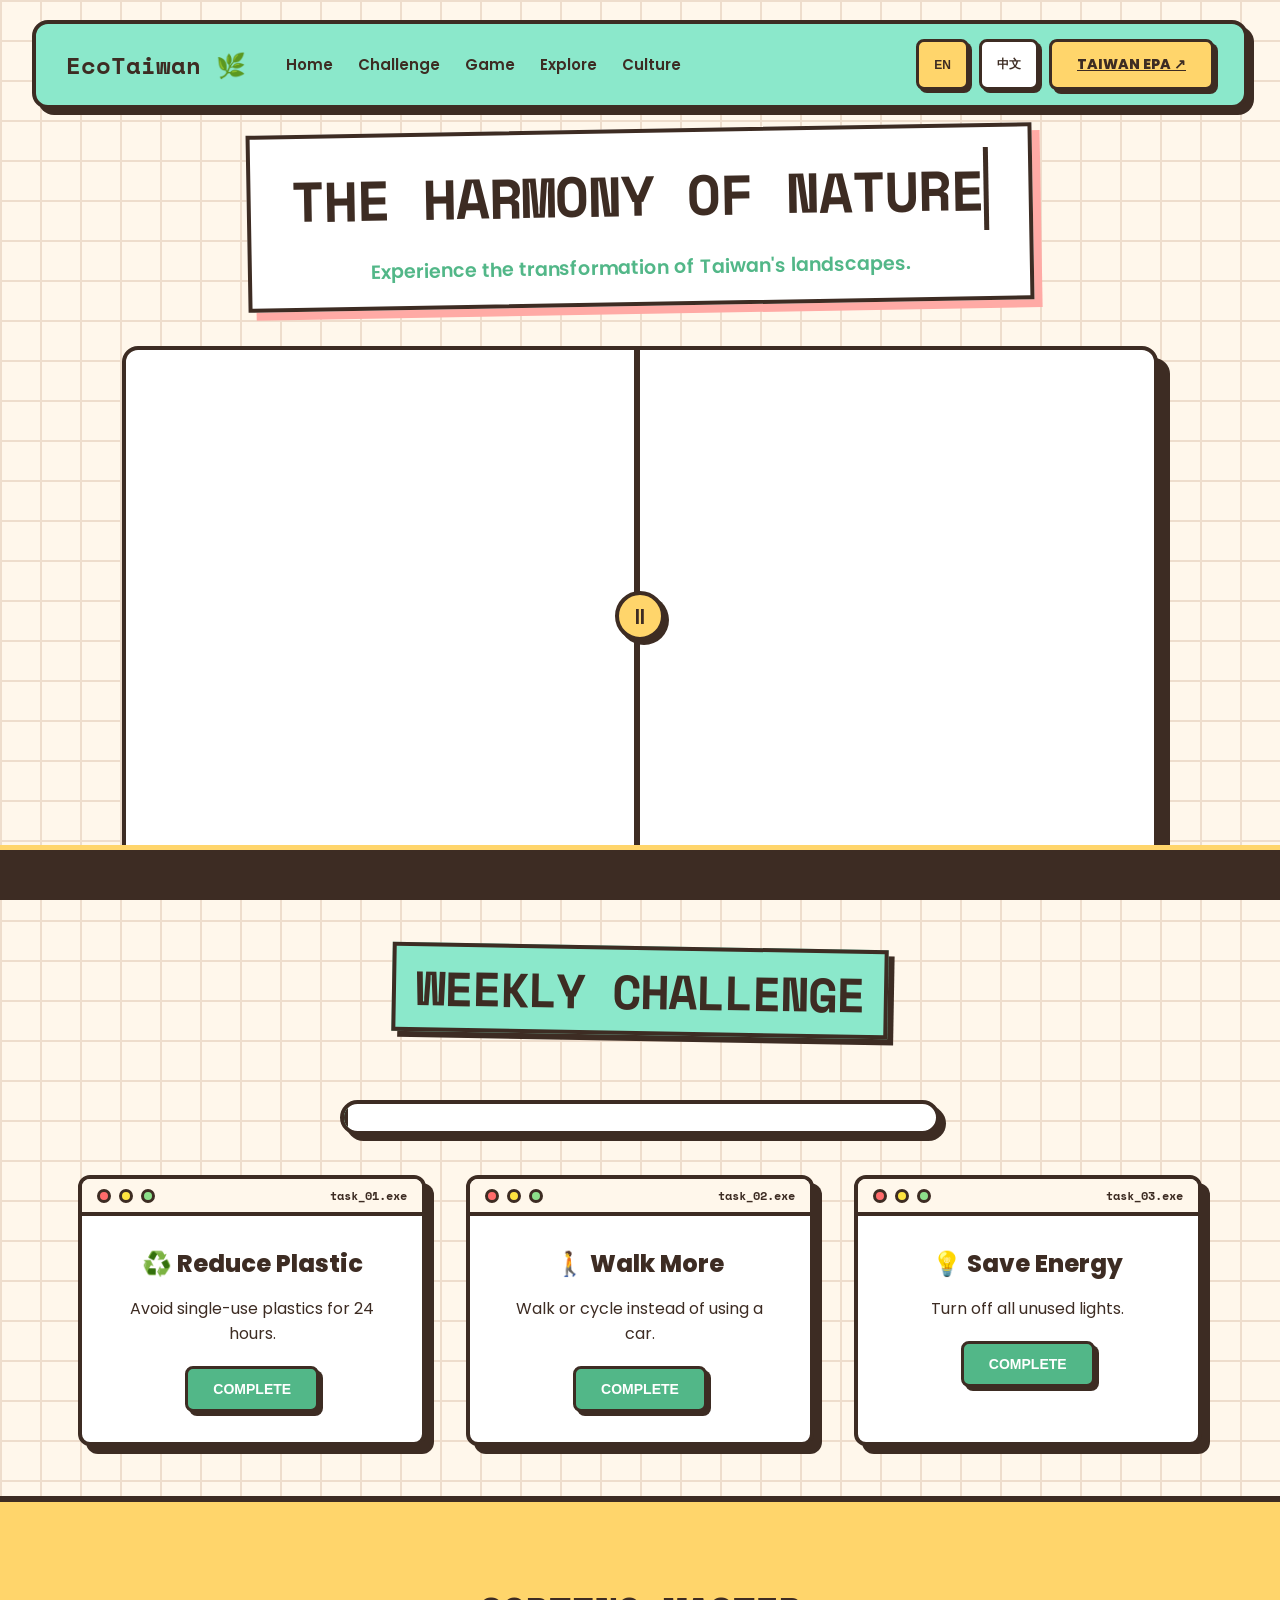
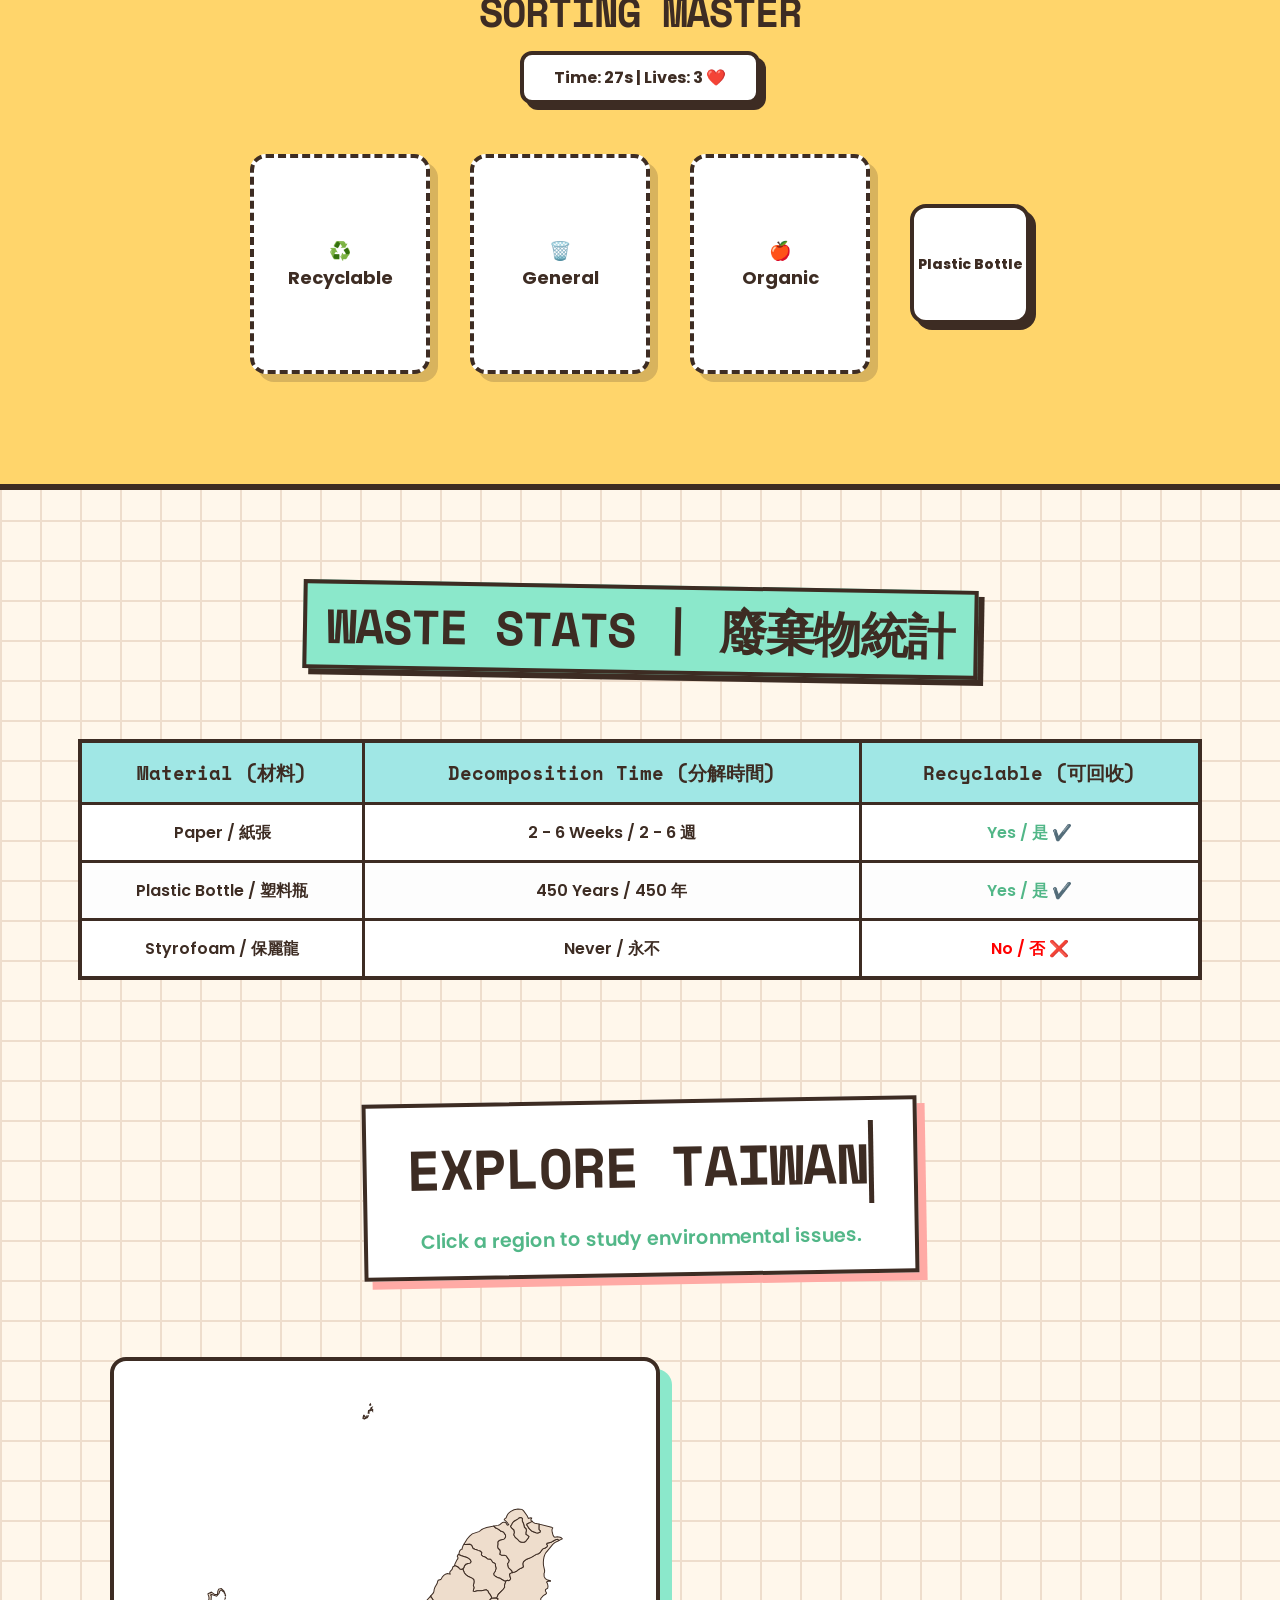
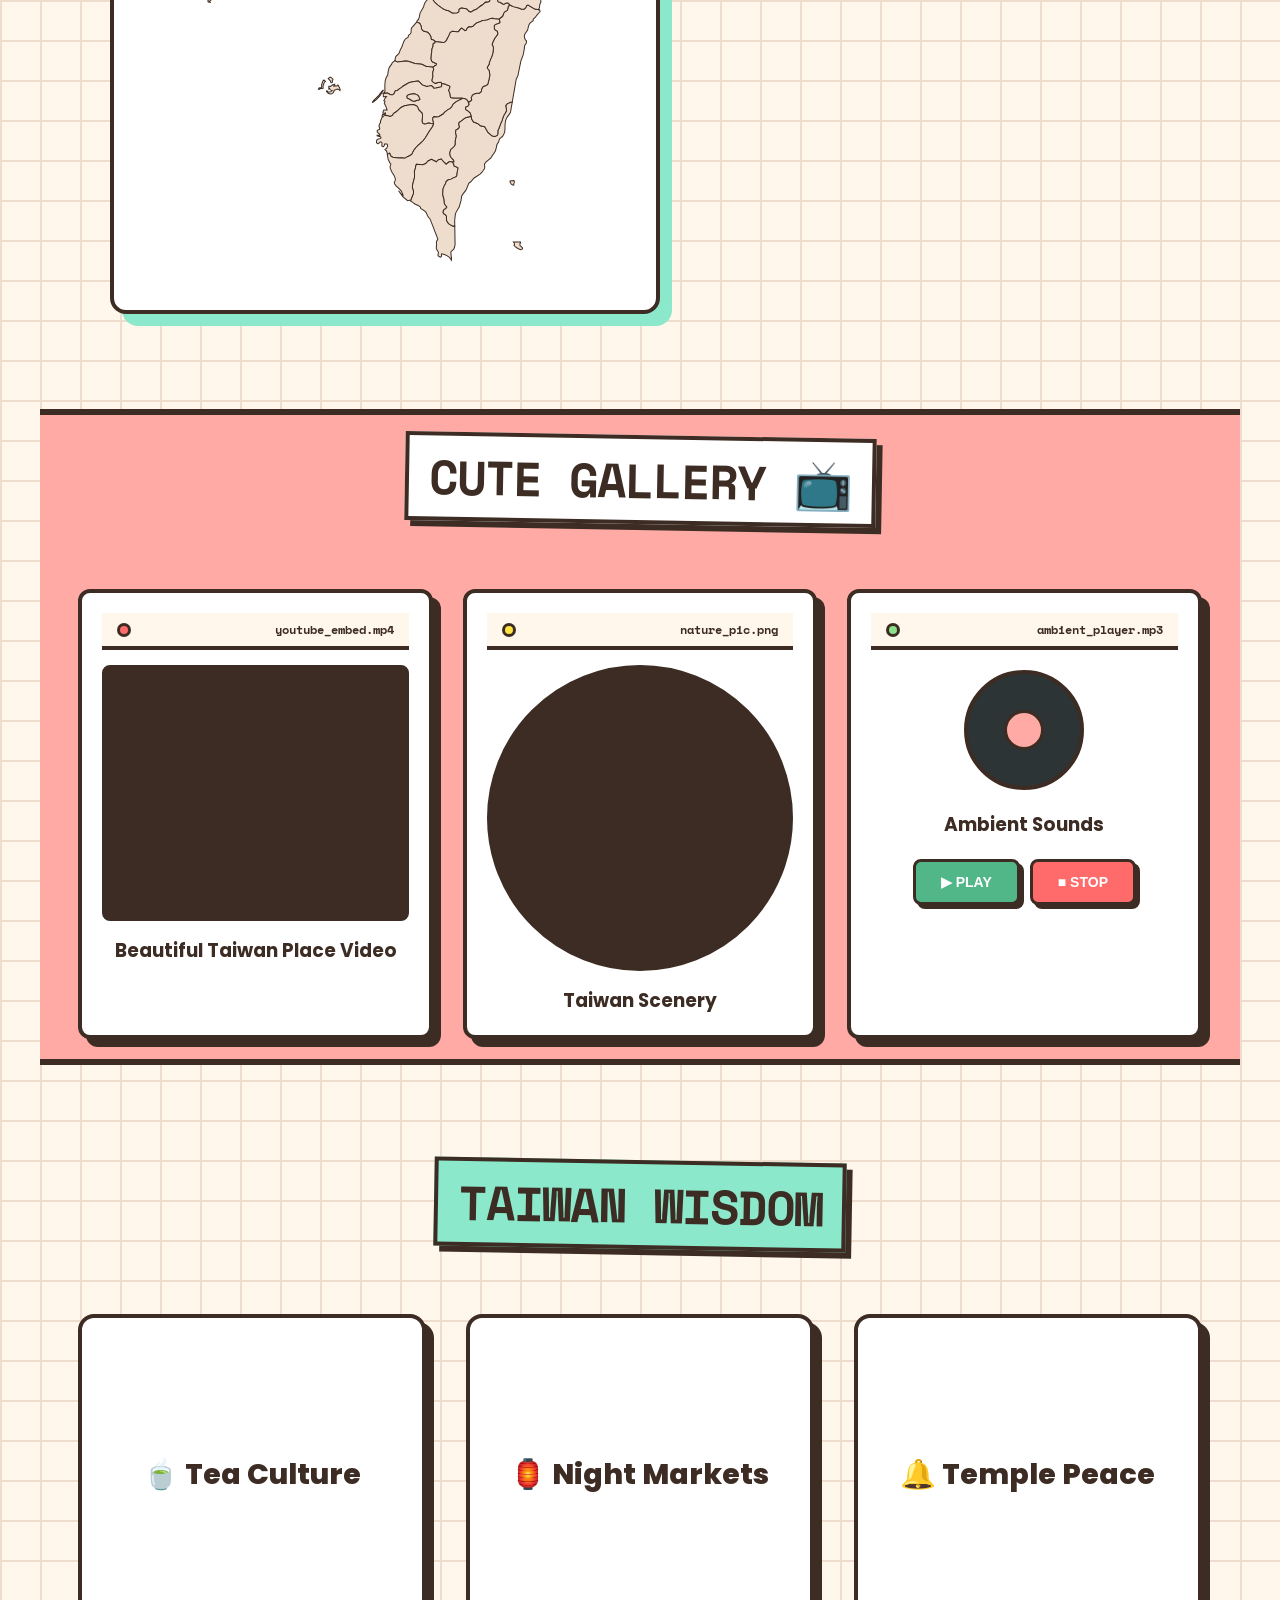
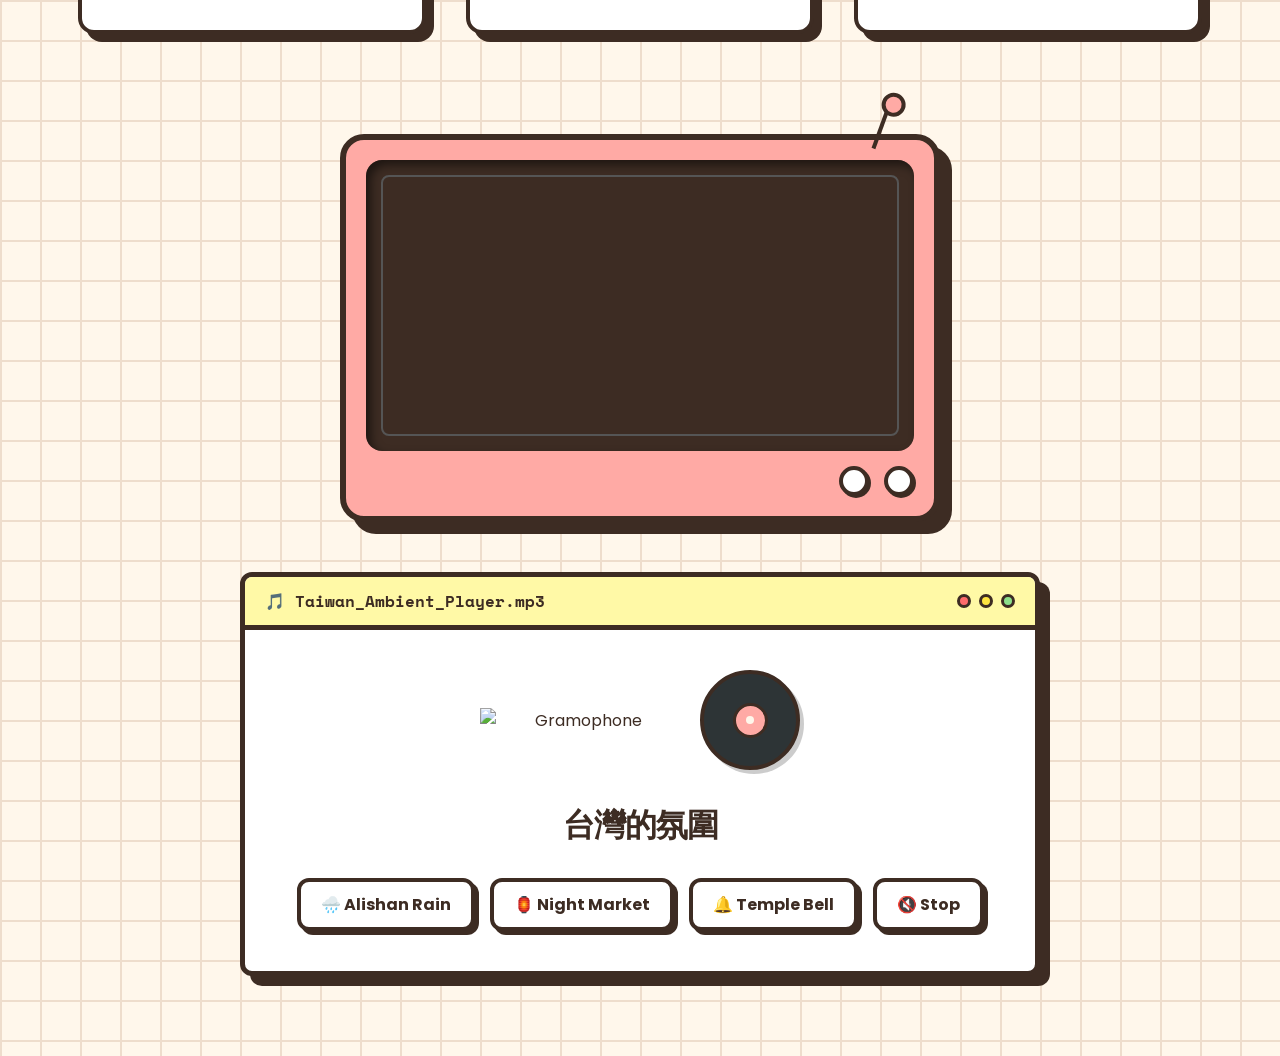
==== index.html @ fa27f5e4 "Rename home.html to index.html" ====
<!DOCTYPE html>
<html lang="en">
<head>
    <meta charset="UTF-8">
    <meta name="viewport" content="width=device-width, initial-scale=1.0">
    <title>EcoTaiwan | Nature</title>
    <link href="https://fonts.googleapis.com/css2?family=Space+Mono:wght@700&family=Poppins:wght@400;600;800&display=swap" rel="stylesheet">
    
    <style>
        :root {
            --dark-line: #3D2C23; 
            --bg-base: #FFF7EB; 
            --grid-line: #EEDDCC;
            --mint-green: #8BE8CB;
            --sage-green: #52B788;
            --retro-yellow: #FFD56B;
            --retro-pink: #FFAAA5;
            --retro-blue: #A0E7E5;
            --text-main: #3D2C23;
            --transition: all 0.2s ease-in-out;
        }

        * { margin: 0; padding: 0; box-sizing: border-box; }
        
        body { 
            font-family: 'Poppins', sans-serif; 
            background-color: var(--bg-base); 
            color: var(--text-main); 
            overflow-x: hidden; 
            scroll-behavior: smooth; 
            background-image: 
                linear-gradient(var(--grid-line) 2px, transparent 2px),
                linear-gradient(90deg, var(--grid-line) 2px, transparent 2px);
            background-size: 40px 40px;
        }
        
        h1, h2, .logo, .window-title { font-family: 'Space Mono', monospace; }
        h1, h2 { text-transform: uppercase; letter-spacing: -1px; }

        .neo-box {
            background: white;
            border: 4px solid var(--dark-line);
            border-radius: 12px;
            box-shadow: 8px 8px 0px var(--dark-line);
            overflow: hidden;
            transition: var(--transition);
        }

        .window-bar {
            background: var(--bg-base);
            border-bottom: 4px solid var(--dark-line);
            padding: 8px 15px;
            display: flex;
            align-items: center;
            gap: 8px;
        }

        .window-dot { width: 14px; height: 14px; border-radius: 50%; border: 3px solid var(--dark-line); }
        .dot-red { background: #FF6B6B; }
        .dot-yellow { background: #FEE440; }
        .dot-green { background: #8CE08A; }
        
        .window-title { margin-left: auto; font-size: 12px; font-weight: 700; }

        /* --- NAVIGATION --- */
        nav {
            position: sticky; top: 20px;
            width: 95%; margin: 0 auto;
            background: var(--mint-green);
            display: flex; justify-content: space-between; align-items: center;
            padding: 15px 30px; z-index: 1000;
            border: 4px solid var(--dark-line);
            border-radius: 16px;
            box-shadow: 6px 6px 0px var(--dark-line);
        }
        .nav-left { display: flex; align-items: center; gap: 40px; }
        .logo { font-size: 1.5rem; font-weight: bold; text-decoration: none; color: var(--text-main); }
        .nav-links { display: flex; list-style: none; gap: 25px; }
        .nav-links a { text-decoration: none; color: var(--text-main); font-weight: 600; transition: var(--transition); font-size: 15px; border-bottom: 3px solid transparent; }
        .nav-links a:hover { border-bottom: 3px solid var(--text-main); }

        .lang-switch { display: flex; gap: 10px; }
        .lang-switch button {
            border: 3px solid var(--dark-line);
            padding: 6px 15px;
            cursor: pointer;
            border-radius: 8px;
            font-size: 12px;
            font-weight: 800;
            background: white;
            color: var(--text-main);
            box-shadow: 3px 3px 0px var(--dark-line);
            transition: var(--transition);
        }
        .lang-switch button:active { transform: translate(3px, 3px); box-shadow: 0px 0px 0px var(--dark-line); }
        .lang-switch button.active { background: var(--retro-yellow); }

        /* --- BEFORE/AFTER SLIDER --- */
        #home { padding: 40px 5%; display: flex; flex-direction: column; align-items: center; }
        .hero-text { text-align: center; margin-bottom: 40px; background: white; padding: 20px 40px; border: 4px solid var(--dark-line); box-shadow: 8px 8px 0px var(--retro-pink); transform: rotate(-1deg); }
        
        .slider-container {
            position: relative; width: 90%; height: 60vh;
            border: 4px solid var(--dark-line);
            box-shadow: 12px 12px 0px var(--dark-line);
            border-radius: 16px; overflow: hidden; cursor: ew-resize;
            background: white;
        }
        .slider-img { position: absolute; top: 0; left: 0; width: 100%; height: 100%; background-size: cover; background-position: center; }
        .img-before { background-image: url('https://images.unsplash.com/photo-1611284446770-77073296935d?auto=format&fit=crop&w=1350&q=80'); filter: grayscale(0.6) sepia(0.2); }
        .img-after { background-image: url('https://images.unsplash.com/photo-1464822759023-fed622ff2c3b?auto=format&fit=crop&w=1350&q=80'); width: 50%; border-right: 6px solid var(--dark-line); z-index: 2; }
        .slider-handle {
            position: absolute; top: 50%; left: 50%; transform: translate(-50%, -50%);
            width: 50px; height: 50px; background: var(--retro-yellow);
            border: 4px solid var(--dark-line); border-radius: 50%;
            z-index: 3; display: flex; align-items: center; justify-content: center;
            font-weight: bold; pointer-events: none; box-shadow: 4px 4px 0px var(--dark-line);
        }
        .typing-wrapper { display: inline-block; }
        .typing-text {
            font-size: 3.5rem;
            overflow: hidden;
            white-space: nowrap;
            border-right: 5px solid var(--dark-line);
            margin: 0 auto;
            animation: typing 3s steps(30, end), blink-caret .75s step-end infinite;
        }
        .animated-subtitle {
            margin-top: 10px; font-size: 1.2rem; font-weight: 600; color: var(--sage-green);
            animation: float 3s ease-in-out infinite;
        }

        @keyframes typing { from { width: 0 } to { width: 100% } }
        @keyframes blink-caret { from, to { border-color: transparent } 50% { border-color: var(--dark-line); } }
        @keyframes float { 0%, 100% { transform: translateY(0); } 50% { transform: translateY(-10px); } }

        /* --- TABEL DWIBAHASA --- */
        .table-container { width: 100%; overflow-x: auto; margin-bottom: 40px; }
        .neo-table {
            width: 100%; border-collapse: collapse; background: white;
            border: 4px solid var(--dark-line); box-shadow: 8px 8px 0px var(--dark-line);
        }
        .neo-table th, .neo-table td { border: 3px solid var(--dark-line); padding: 15px; text-align: center; font-weight: 600; }
        .neo-table th { background: var(--retro-blue); font-family: 'Space Mono', monospace; font-size: 1.2rem; }
        .neo-table tr:nth-child(even) { background: #fdfdfd; }
        .neo-table tr:hover { background: var(--bg-base); }

        /* --- MULTIMEDIA GALLERY (GAMBAR, AUDIO, YOUTUBE) --- */
        .gallery-grid {
            display: grid; grid-template-columns: repeat(auto-fit, minmax(300px, 1fr)); gap: 30px;
        }
        
        .gallery-item {
            background: white; border: 4px solid var(--dark-line); border-radius: 12px;
            box-shadow: 8px 8px 0px var(--dark-line); padding: 20px; text-align: center;
        }

        .gallery-vinyl-record {
            width: 120px; height: 120px; background: #2D3436; border-radius: 50%;
            border: 4px solid var(--dark-line); margin: 20px auto; display: flex;
            align-items: center; justify-content: center; position: relative;
            animation: spin 3s linear infinite; animation-play-state: paused;
        }
        .gallery-vinyl-center { width: 40px; height: 40px; background: var(--retro-pink); border-radius: 50%; border: 3px solid var(--dark-line); }
        
        .media-box { width: 100%; border: 3px solid var(--dark-line); border-radius: 8px; overflow: hidden; margin-bottom: 15px; background: var(--dark-line); }
        .media-box img { width: 100%; height: auto; display: block; }
        .media-box iframe { width: 100%; aspect-ratio: 16/9; display: block; border: none; }

        .marquee-footer {
            position: fixed; bottom: 0; left: 0; width: 100%;
            background: var(--text-main); color: var(--retro-yellow);
            padding: 12px 0; border-top: 5px solid var(--retro-yellow);
            overflow: hidden; white-space: nowrap; z-index: 1000;
            font-family: 'Space Mono', monospace; font-weight: bold; font-size: 1.1rem;
        }
        .marquee-content {
            display: inline-block; padding-left: 100%;
            animation: marquee 25s linear infinite;
        }
        @keyframes marquee { 0% { transform: translate(0, 0); } 100% { transform: translate(-100%, 0); } }

/* --- MULTIMEDIA SECTION (AUDIO & VIDEO) --- */
        .multimedia-section {
            padding: 80px 5%;
            display: flex;
            flex-direction: column;
            align-items: center;
            gap: 50px;
        }

        /* --- AMBIENT PLAYER UI --- */
        .ambient-player {
            width: 100%;
            max-width: 800px;
            background: white;
            border: 5px solid var(--dark-line);
            border-radius: 12px;
            box-shadow: 10px 10px 0px var(--dark-line);
            overflow: hidden;
        }

        .player-topbar {
            background: #FFF9A6; 
            padding: 12px 20px;
            border-bottom: 5px solid var(--dark-line);
            display: flex;
            justify-content: space-between;
            align-items: center;
            font-family: 'Space Mono', monospace;
            font-weight: bold;
            font-size: 16px;
        }

        .player-dots { display: flex; gap: 8px; }
        .p-dot { width: 14px; height: 14px; border-radius: 50%; border: 3px solid var(--dark-line); background: white; }
        .p-dot:nth-child(1) { background: #FF6B6B; }
        .p-dot:nth-child(2) { background: #FEE440; }
        .p-dot:nth-child(3) { background: #8CE08A; }

        .player-body {
            padding: 40px 20px;
            text-align: center;
            position: relative;
        }

        .player-title {
            font-size: 2rem;
            margin-bottom: 30px;
            font-weight: 800;
        }

        /* --- CSS ANIMATION: SPINNING VINYL & FLOATING NOTES --- */
        .visualizer-container {
            display: flex;
            justify-content: center;
            align-items: center;
            gap: 20px;
            margin-bottom: 30px;
            position: relative;
        }

        .gramophone-img {
            width: 200px;
            z-index: 2;
        }

        .vinyl-record {
            width: 100px;
            height: 100px;
            background: #2D3436;
            border-radius: 50%;
            border: 4px solid var(--dark-line);
            display: flex;
            align-items: center;
            justify-content: center;
            position: relative;
            box-shadow: 4px 4px 0px rgba(0,0,0,0.2);
            animation: spinRecord 4s linear infinite;
            animation-play-state: paused; 
        }
        
        .vinyl-record.playing { animation-play-state: running; }

        .vinyl-center {
            width: 35px;
            height: 35px;
            background: var(--retro-pink);
            border-radius: 50%;
            border: 3px solid var(--dark-line);
            display: flex;
            align-items: center;
            justify-content: center;
        }
        .vinyl-hole { width: 8px; height: 8px; background: var(--bg-base); border-radius: 50%; }

        /* Not Balok Melayang */
        .music-notes { position: absolute; top: -20px; left: 50%; transform: translateX(-50%); font-size: 24px; font-weight: bold; pointer-events: none; opacity: 0; }
        .playing ~ .music-notes.n1 { animation: floatNote 2s ease-in infinite; }
        .playing ~ .music-notes.n2 { animation: floatNote 2.5s ease-in infinite 0.5s; left: 60%; }
        .playing ~ .music-notes.n3 { animation: floatNote 2.2s ease-in infinite 1s; left: 40%; }

        @keyframes spinRecord { 100% { transform: rotate(360deg); } }
        @keyframes floatNote {
            0% { transform: translateY(0) scale(0.8); opacity: 1; }
            100% { transform: translateY(-60px) scale(1.5) rotate(20deg); opacity: 0; }
        }

        /* --- PLAYER BUTTONS --- */
        .player-controls {
            display: flex;
            justify-content: center;
            gap: 15px;
            flex-wrap: wrap;
        }

        .btn-player {
            background: white;
            border: 4px solid var(--dark-line);
            border-radius: 12px;
            padding: 10px 20px;
            font-size: 16px;
            font-weight: bold;
            font-family: 'Poppins', sans-serif;
            color: var(--text-main);
            cursor: pointer;
            box-shadow: 4px 4px 0px var(--dark-line); /* Hard shadow persis seperti screenshot */
            transition: var(--transition);
            display: flex;
            align-items: center;
            gap: 8px;
        }

        .btn-player:hover { transform: translate(-2px, -2px); box-shadow: 6px 6px 0px var(--dark-line); }
        .btn-player:active { transform: translate(4px, 4px); box-shadow: 0px 0px 0px var(--dark-line); }
        .btn-player.active { background: var(--mint-green); }

        /* --- RETRO TV VIDEO PLAYER (CSS) --- */
        .retro-tv {
            width: 100%;
            max-width: 600px;
            background: var(--retro-pink);
            border: 6px solid var(--dark-line);
            border-radius: 24px;
            padding: 20px;
            box-shadow: 12px 12px 0px var(--dark-line);
            position: relative;
        }

        .tv-antenna {
            position: absolute;
            top: -40px; right: 50px;
            width: 4px; height: 50px;
            background: var(--dark-line);
            transform: rotate(20deg);
        }
        .tv-antenna::after {
            content: ''; position: absolute; top: -10px; left: -6px;
            width: 16px; height: 16px; border-radius: 50%;
            background: var(--retro-pink); border: 4px solid var(--dark-line);
        }

        .tv-screen-container {
            width: 100%;
            background: var(--dark-line);
            border-radius: 16px;
            padding: 15px;
            box-shadow: inset 5px 5px 10px rgba(0,0,0,0.5);
        }

        .tv-screen-container video {
            width: 100%;
            border-radius: 8px;
            display: block;
            border: 2px solid #555;
        }

        .tv-knobs { display: flex; justify-content: flex-end; gap: 15px; margin-top: 15px; }
        .knob { width: 30px; height: 30px; background: white; border: 4px solid var(--dark-line); border-radius: 50%; box-shadow: 2px 2px 0px var(--dark-line); }
        /* --- SECTION TITLES --- */
        .section-container { padding: 20px 3%; max-width: 1200px; margin: 0 auto; }
        .section-title { margin-bottom: 50px; text-align: center; }
        .section-title h2 { font-size: 3rem; display: inline-block; background: var(--mint-green); padding: 5px 20px; border: 4px solid var(--dark-line); box-shadow: 6px 6px 0px var(--dark-line); transform: rotate(1deg); margin-bottom: 15px;}

        /* --- WEEKLY CHALLENGE --- */
        .challenge-grid { display: grid; grid-template-columns: repeat(auto-fit, minmax(300px, 1fr)); gap: 40px; margin-top: 40px; }
        .challenge-card { cursor: pointer; background: white; }
        .challenge-card:hover { transform: translate(-4px, -4px); box-shadow: 12px 12px 0px var(--dark-line); }
        .challenge-card.completed { background: var(--retro-blue); }
        .challenge-card .card-content { padding: 30px; text-align: center; }
        .challenge-card h3 { font-size: 1.5rem; margin-bottom: 15px; font-weight: 800; }
        
        .progress-container {
            width: 100%; max-width: 600px; height: 35px; background: white;
            border: 4px solid var(--dark-line); border-radius: 20px;
            margin: 0 auto; overflow: hidden; box-shadow: 6px 6px 0px var(--dark-line);
        }
        #progress-bar { width: 0%; height: 100%; background: var(--sage-green); border-right: 4px solid var(--dark-line); transition: width 0.5s cubic-bezier(0.4, 0, 0.2, 1); }

        /* --- WASTE GAME --- */
        .game-container { padding: 80px 5%; background: var(--retro-yellow); border-top: 6px solid var(--dark-line); border-bottom: 6px solid var(--dark-line); text-align: center; }
        .game-header { background: white; display: inline-block; padding: 10px 30px; border: 4px solid var(--dark-line); border-radius: 12px; box-shadow: 6px 6px 0px var(--dark-line); margin-bottom: 30px; font-weight: bold; }
        .game-area { display: flex; justify-content: center; align-items: center; flex-wrap: wrap; gap: 40px; margin-top: 20px; }
        
        .trash-item {
            width: 120px; height: 120px; background: white;
            border: 4px solid var(--dark-line); border-radius: 16px;
            display: flex; align-items: center; justify-content: center; text-align: center;
            cursor: grab; font-weight: 800; font-size: 14px;
            box-shadow: 6px 6px 0px var(--dark-line);
        }
        .trash-item:active { cursor: grabbing; box-shadow: 2px 2px 0px var(--dark-line); transform: translate(4px,4px); }
        
        .bin {
            width: 180px; height: 220px; background: white; border: 4px dashed var(--dark-line);
            border-radius: 16px; display: flex; flex-direction: column; font-weight: bold; font-size: 18px;
            align-items: center; justify-content: center; transition: var(--transition);
            box-shadow: 8px 8px 0px rgba(61, 44, 35, 0.2);
        }
        .bin.hover { background: var(--mint-green); border-style: solid; box-shadow: 8px 8px 0px var(--dark-line); transform: scale(1.05); }

        /* --- INTERACTIVE MAP --- */
        .map-wrapper { display: flex; justify-content: center; align-items: flex-start; gap: 60px; width: 100%; flex-wrap: wrap; }
        .map-svg-container { width: 550px; background: white; padding: 20px; border: 4px solid var(--dark-line); border-radius: 16px; box-shadow: 12px 12px 0px var(--mint-green); }
        .taiwan-path { fill: #EEDDCC !important; stroke: var(--dark-line) !important; stroke-width: 2px !important; transition: var(--transition); cursor: pointer; }
        .taiwan-path:hover { fill: var(--retro-pink) !important; transform: translateY(-2px); }
        .taiwan-path.active { fill: var(--sage-green) !important; stroke-width: 4px !important; }
        
        .map-details-card { width: 450px; opacity: 0; transform: translateX(20px); pointer-events: none; }
        .map-details-card.visible { opacity: 1; transform: translateX(0); pointer-events: all; }
        .map-details-card .card-content { padding: 30px; }
        .info-box { margin-bottom: 25px; border-bottom: 3px dashed var(--dark-line); padding-bottom: 15px; }
        .info-box label { display: inline-block; font-family: 'Space Mono', monospace; font-size: 14px; background: var(--retro-yellow); padding: 2px 8px; border: 2px solid var(--dark-line); margin-bottom: 10px; }
        .info-box p { font-weight: 600; font-size: 16px; }

        /* --- CULTURE CARDS --- */
        .culture-grid { display: grid; grid-template-columns: repeat(auto-fit, minmax(280px, 1fr)); gap: 40px; }
        .flip-card { background-color: transparent; width: 100%; height: 320px; perspective: 1000px; cursor: pointer; }
        .flip-card-inner { position: relative; width: 100%; height: 100%; text-align: center; transition: transform 0.6s cubic-bezier(0.4, 0, 0.2, 1); transform-style: preserve-3d; }
        .flip-card.flipped .flip-card-inner { transform: rotateY(180deg); }
        .flip-card-front, .flip-card-back {
            position: absolute; width: 100%; height: 100%; backface-visibility: hidden;
            border: 4px solid var(--dark-line); border-radius: 16px; padding: 20px; 
            display: flex; flex-direction: column; align-items: center; justify-content: center;
        }
        .flip-card-front { background: white; box-shadow: 8px 8px 0px var(--dark-line); }
        .flip-card-front h3 { font-size: 1.8rem; font-weight: 800; }
        .flip-card-back { background: var(--retro-pink); transform: rotateY(180deg); box-shadow: -8px 8px 0px var(--dark-line); }
        .flip-card-back p { font-size: 1.2rem; font-weight: 600; }

        /* --- AMBIENT --- */
        .ambient-section { padding: 80px 5%; text-align: center; background: white; border-top: 6px solid var(--dark-line); }
        .ambient-controls { display: flex; justify-content: center; gap: 20px; flex-wrap: wrap; margin-top: 40px; }
        
        /* --- BUTTONS & FOOTER --- */
        .btn-modern {
            padding: 12px 25px; background: var(--sage-green); color: white; cursor: pointer;
            border: 3px solid var(--dark-line); border-radius: 8px; font-weight: 800; font-size: 14px;
            box-shadow: 4px 4px 0px var(--dark-line); transition: var(--transition); text-transform: uppercase;
        }
        .btn-modern:hover { background: var(--mint-green); color: var(--text-main); }
        .btn-modern:active { transform: translate(4px, 4px); box-shadow: 0px 0px 0px var(--dark-line); }
        
    </style>
</head>
<body>

    <nav>
        <div class="nav-left">
            <a href="#" class="logo">EcoTaiwan 🌿</a>
            <ul class="nav-links">
                <li><a href="#home" data-en="Home" data-zh="首頁">Home</a></li>
                <li><a href="#challenge" data-en="Challenge" data-zh="挑戰">Challenge</a></li>
                <li><a href="#game" data-en="Game" data-zh="遊戲">Game</a></li>
                <li><a href="#map" data-en="Explore" data-zh="探索">Explore</a></li>
                <li><a href="#culture" data-en="Culture" data-zh="文化">Culture</a></li>
            </ul>
        </div>
        <div class="lang-switch">
            <button id="btn-en" class="active" onclick="setLang('en')">EN</button>
            <button id="btn-zh" onclick="setLang('zh')">中文</button>
            <a href="https://www.moenv.gov.tw/en/" target="_blank" class="btn-modern" style="background:var(--retro-yellow); color:var(--text-main);">Taiwan EPA ↗</a>
        </div>
    </nav>

    <section id="home">
        <div class="hero-text">
            <div class="typing-wrapper">
                <h1 class="typing-text" data-en="The Harmony of Nature" data-zh="自然的和諧">The Harmony of Nature</h1>
            </div>
            <p class="animated-subtitle" data-en="Experience the transformation of Taiwan's landscapes." data-zh="體驗台灣景觀的改變。">Experience the transformation of Taiwan's landscapes.</p>
        </div>
        <div class="slider-container" id="slider">
            <div class="slider-img img-before"></div>
            <div class="slider-img img-after" id="slider-after"></div>
            <div class="slider-handle">||</div>
        </div>
    </section>

    <section id="challenge" class="section-container">
        <div class="section-title">
            <h2 data-en="Weekly Challenge" data-zh="每周環保挑戰">Weekly Challenge</h2>
        </div>
        <div class="progress-container"><div id="progress-bar"></div></div>
        
        <div class="challenge-grid">
            <div class="neo-box challenge-card" onclick="completeChallenge(this, 0)">
                <div class="window-bar">
                    <div class="window-dot dot-red"></div><div class="window-dot dot-yellow"></div><div class="window-dot dot-green"></div>
                    <span class="window-title">task_01.exe</span>
                </div>
                <div class="card-content">
                    <h3>♻️ Reduce Plastic</h3>
                    <p style="margin-bottom: 20px;">Avoid single-use plastics for 24 hours.</p>
                    <button class="btn-modern">Complete</button>
                </div>
            </div>
            
            <div class="neo-box challenge-card" onclick="completeChallenge(this, 1)">
                <div class="window-bar">
                    <div class="window-dot dot-red"></div><div class="window-dot dot-yellow"></div><div class="window-dot dot-green"></div>
                    <span class="window-title">task_02.exe</span>
                </div>
                <div class="card-content">
                    <h3>🚶 Walk More</h3>
                    <p style="margin-bottom: 20px;">Walk or cycle instead of using a car.</p>
                    <button class="btn-modern">Complete</button>
                </div>
            </div>
            
            <div class="neo-box challenge-card" onclick="completeChallenge(this, 2)">
                <div class="window-bar">
                    <div class="window-dot dot-red"></div><div class="window-dot dot-yellow"></div><div class="window-dot dot-green"></div>
                    <span class="window-title">task_03.exe</span>
                </div>
                <div class="card-content">
                    <h3>💡 Save Energy</h3>
                    <p style="margin-bottom: 20px;">Turn off all unused lights.</p>
                    <button class="btn-modern">Complete</button>
                </div>
            </div>
        </div>
        <div id="badge-container" style="margin-top: 30px; font-weight: bold; text-align: center; font-size: 1.2rem;"></div>
    </section>

    <section id="game" class="game-container">
        <h2 style="font-size: 2.5rem; margin-bottom: 10px;" data-en="Sorting Master" data-zh="垃圾分類大師">Sorting Master</h2>
        <div class="game-header">Time: <span id="timer">30</span>s | Lives: <span id="lives">3</span> ❤️</div>
        
        <div class="game-area">
            <div class="bin" id="bin-recycle" data-type="recycle">♻️<br>Recyclable</div>
            <div class="bin" id="bin-general" data-type="general">🗑️<br>General</div>
            <div class="bin" id="bin-organic" data-type="organic">🍎<br>Organic</div>
            
            <div id="current-item" class="trash-item" draggable="true" data-type="recycle">Plastic Bottle</div>
        </div>
        <div id="game-msg" style="margin-top: 30px; font-size: 1.5rem; font-weight: bold;"></div>
    </section><br><br><br>

    <section id="data" class="section-container">
        <div class="section-title">
            <h2>Waste Stats | 廢棄物統計</h2>
        </div>
        <div class="table-container">
            <table class="neo-table">
                <thead>
                    <tr>
                        <th>Material (材料)</th>
                        <th>Decomposition Time (分解時間)</th>
                        <th>Recyclable (可回收)</th>
                    </tr>
                </thead>
                <tbody>
                    <tr>
                        <td>Paper / 紙張</td>
                        <td>2 - 6 Weeks / 2 - 6 週</td>
                        <td style="color: var(--sage-green);">Yes / 是 ✔️</td>
                    </tr>
                    <tr>
                        <td>Plastic Bottle / 塑料瓶</td>
                        <td>450 Years / 450 年</td>
                        <td style="color: var(--sage-green);">Yes / 是 ✔️</td>
                    </tr>
                    <tr>
                        <td>Styrofoam / 保麗龍</td>
                        <td>Never / 永不</td>
                        <td style="color: red;">No / 否 ❌</td>
                    </tr>
                </tbody>
            </table>
        </div>
    </section>

    <section id="map" class="section-container">
        <section id="home">
        <div class="hero-text">
            <div class="typing-wrapper">
                <h1 class="typing-text"  data-en="Explore Taiwan" data-zh="探索台灣">Explore Taiwan</h1>
            </div>
            <p class="animated-subtitle" data-en="Experience the transformation of Taiwan's landscapes." data-zh="點選對應區域了解環境問題。">Click a region to study environmental issues.</p>
        </div>
        </section>
        <div class="map-wrapper">
            <div class="map-svg-container">
                    <svg viewBox="0 0 1000 1000" xmlns="http://www.w3.org/2000/svg">
                        <g id="features">
                            <!-- Path data from user SVG -->
                            <path class="taiwan-path" d="M181.2 423.5l0 0.1-1.1-0.4-0.3-0.4 0.2-0.4 0.4-0.8-1.3-0.9-0.2-0.3-0.1-0.1-2.5-1.9-1.8-1.9-2.7 1-1.3 1.6 0.2 0.7-0.1 0.6-0.3 0.2-0.3-0.1-0.4 2.4-5 5.9-11.4-4.1 0.2 1-0.2 1-0.3 0.1 1.1 1.1-0.4 8.2-3.3 2.6 2.5 2.7-1.4-0.6-1.9-0.2-1.7-0.7-0.9-1.5 0.3-0.6 1.6-1.9 0.5-1 0.1-1.4 0-1.8-0.6-3.1-1.2-3-0.2-1.6 1.1-0.6 5.5-2.7 7.2 4.7 5-0.6 0.8-6.3 1.7-3.9 5.3-1.1 5.2 4.7 2 5.3z m0.2 10.5l0.3-2.1 0.3 0-0.2 1.7-0.4 0.4z m0.9-5l-1-3 0.1-0.7 0.3-0.4 0.8 2.4-0.2 1.7z" id="TWKIN" onclick="showRegion('TWKIN')" />
                            <path class="taiwan-path" d="M471.2 47.6l0.1 0.6-0.3 0-0.7 0.1-0.5 0.1-0.1-0.9 0.3-0.4 0.1-0.1-0.1-0.3-0.1 0-0.1-0.1 0.4-0.5 0.2-0.1 0.4-0.2 0.2-0.3 0.6 1.3-0.6 0.7 0.2 0.1z m-12.4 22.5l-0.1-0.3-0.2 0.5 0.2 0.7 0.3 0.3 0.3 0.1 0.4 0.1 0.3 0 0.5 0.1 0.3 0.2 0.1 0.5 0.2-0.3 0.6-0.1 0.4-0.3 0.3-0.2 0-0.5 0.1-0.5 0.6-0.7 0.1 0 0.2-0.1 0.6 0.1 0.5 0 0.3 0.1 0.1 0 0.5 0 0.7 0.1 0.8-0.5 0 0.3-0.3 0.3-0.2 0.4-0.3 0-0.2 0.2-0.2 0.4 0 0.5-0.1 0.3 0 0.1-0.3 0.4-0.3 0.5-0.1 0.1-0.3 0.2-0.2-0.4-0.2 0-0.7 0.1-0.2 0.3-0.4 0.6-1 1-0.2 0-0.4-0.3-0.7-0.1-0.6 0.1-0.2 1.2-0.2 0.1-0.7 0.1-0.1-0.3-0.4-0.5-0.2-0.2-0.5 0.1-0.6 0.1-0.9-0.3-0.3-1 0.3-0.6 0.4-0.3 0.4-0.4 0.3-0.7-0.7-0.5 0.4-0.5 0.4 0 0.2 0 0.1-0.5-0.5-0.8 0-0.8 0.3-0.4 0.4 0 0.3 0.4 0.3 0.1 0.1 0 0.1 0 0.5 0.3-0.3 0.9-0.1 0.2z m12.6-10.9l-0.4 0-0.6 0-1.1-0.3-0.4 0.7-0.4 0.1-0.2 0.2-0.3 0.4 0 0.7 0.2 0.7 0 0.6-0.2 0.9 0.1 0.4 0.3 0.1 0.1 0.3-0.5 0.2-0.9-0.2-0.5 0.2 0-1 0.1-1.5 0.3-1.4 0.3-0.5-0.2-0.4 0-0.6 0.1-0.2 1.1-0.1 0.5-0.6 0.5-0.2 0.6-0.3 1-0.9 0.3-1 0.5-0.3 0.6-0.1 0.4-0.3 0.6 0.1 0.1 0.5 0.3 0.4 0.1 0 0.3 0 0 0.9 0 0.9 0.7-0.7 0.2 0 0.6 0 0.1 0.1 0 0.3 0 0.9-0.7 0.2 0.1 0.5 0.3 0.2 0 0.3 0 0.7-0.5-0.7-0.2-0.7-0.5-0.7-0.7 0-0.5 0-0.3 0.2-0.4 0.3-0.5 0.1-0.4 0.6z m2.1-5.6l-0.4 0.2-0.3 0-0.7 0 0.1-0.7 0.7-0.2 0.1-0.4 0.7-0.1 0.7-0.2-0.9 1.4z" id="TWLIE" onclick="showRegion('TWLIE')" />
                            <path class="taiwan-path" d="M409.7 611.6l0.9 2.9-0.4 2.2-1.4-1.4-1.9-1.3-2-0.4-2.8 1.6-2.1 0.3-1 0.5-0.5 1.1-0.8 2.9-0.5 0.9-3.4 2-3.4 0.5-3.5-1.4-3.5-3.5 0.9-1.8 1.9 2.3 2.9 0.6 3.1-0.8 2.6-2.1-1.8-0.7-1.4-0.8-1.1-1.2-1-1.6-0.4 0.7 0 0.2-0.2 0.2-0.7 0.4-0.2-2.9 0.2-2.9 1.3 0 1.5 0.4 5.3-3.4 3.4-1.1-0.9 3.2-0.4 0.9 2.9-0.9 2.2 0.3 1.6-0.2 1.2-1.9 3.4 6.2z m-35.8-6.2l2.3-7.5 2.3-2.2 3 2.6-1.8 1.1-1.2 2.6-2 6.1-0.1 1.6 0.5 1.4-0.2 1-2.2 0.3-1.6 0.1-1.1 0.2-0.9 0.4-0.9 0.8-2.7 0 0.5-1.5 0.9-0.9 1.3-0.5 1.8-0.1 1.6-0.6 0.4-1.5 0.1-3.4z m18.1-5l-0.6-2.5-1.5-2.1-3.1-3.1 4-3 2.4 1.3 2.3 2 1 2.1-1.8 1.7 0.7 2.5-1 1.7-1.6 0.5-0.8-1.1z" id="TWPEN" onclick="showRegion('TWPEN')" />
                            <path class="taiwan-path" d="M657.2 325.1l6.4-10.3 5-5.9 5.2-4.4 13.2-4.4 3.1-1.9 2.7-2.4 3.3-1.8 6.4-2.3 14.5-2.6 3 3.3 4.6 2.2 3.4 2.2 2.3 2.1 2.9 0.7 3.1 1.6 3.7 5.4 0.3 2.9-0.7 3-2.4 2.5-9.4 2.8-2.7 2.9 0.2 4.5-0.8 4.1 0.8 3.7 3.8 3.7 0.8 3.7-1 4.8 3.7 2.1 5.3-0.3 3.7 1.4 6 8.9-1 3.8-2.3 2.7 0.6 3.7 1 4.1 6.4 6 1.8 4-2.2 0.6-3.9 2.8 2.3 9-1.6 2.7-2.5 1-2.3-0.5-2.9 1.1-0.3 1.1-3.5-1.5-5.2-3-2.9-2.1-4-0.7-4.5-2.6-3.7-2.9-0.4-3.1 3.3-4.7 1.4-5.6-1.2-5.2-0.2-3.6-2.5-1.9-3.1-1.6-1.9-3.3-2.4-2.5-2.8 0.2-2.8-0.5-2.2-2.2-3-2.2-4.8-1.5-2.4-2.7 0.8-4.2-2.6-3-4.9-1.6-3-1.4-3.1-0.9-3.6-1.4-2.9-6.3-3.3-2.2-9.8 0.7-2.3-0.8z" id="TWTAO" onclick="showRegion('TWTAO')" />
                            <path class="taiwan-path" d="M657.2 325.1l2.3 0.8 9.8-0.7 3.3 2.2 2.9 6.3 3.6 1.4 3.1 0.9 3 1.4 4.9 1.6 2.6 3-0.8 4.2 2.4 2.7 4.8 1.5 3 2.2 2.2 2.2 2.8 0.5 2.8-0.2 2.4 2.5 1.9 3.3 3.1 1.6 2.5 1.9 0.2 3.6 1.2 5.2-1.4 5.6-3.3 4.7 0.4 3.1 3.7 2.9 4.5 2.6 4 0.7 2.9 2.1 5.2 3 3.5 1.5-1.7 4.7-1 3.4 0.4 3.2-2.7 4.2-10.1 10.2-3.1 7.5-2-0.5-7.7 0.7-0.5 0.4-0.5-3.5-3.3-5.6-2.3-2.4-1-3.1-3.6-2.9-9.1 2.3-3.4-0.4-4.9 0.4-5.5 1.5-3-0.7 0.7-3.7 0.9-3.3-0.7-2.9-0.7-2.1 0.7-2.3 0.5-2.4 0.3-2.8-0.6-3.8-2.7-2.4-8.8-4.2-4.3-3.2-2.8-3.2-3.2-8 1.8-2.2 1.6-4.1 2.5-3.1 4.2-1.7 3.7-0.6 1.7-1 0.7-2.7-1.3-2.6-2.8-2.8-3.9-2-10.9-3.5-6-2.6 0.1-0.1 1.1-1.6 0.4-2.7 0.6-2.1 1.5-2.1 1.9-1.6 1.8-0.6-0.1-0.9 0.5-2.1 1.6-4.4 1.5-2.3z" id="TWHSQ" onclick="showRegion('TWHSQ')" />
                            <path class="taiwan-path" d="M646.3 345.6l6 2.6 10.9 3.5 3.9 2 2.8 2.8 1.3 2.6-0.7 2.7-1.7 1-3.7 0.6-4.2 1.7-2.5 3.1-1.6 4.1-1.8 2.2-0.2 0.2-3.3 0.8-3.1-1.3-2-2.7-3-1.9-5-1.9 0.8-3 4-8.2 1.6-2.1 0.5-1.2 0-1.2-0.5-1.3-0.8-1.6 1.1-2.2 1.2-1.3z" id="TWHSZ" onclick="showRegion('TWHSZ')" />
                            <path class="taiwan-path" d="M655 374.5l3.2 8 2.8 3.2 4.3 3.2 8.8 4.2 2.7 2.4 0.6 3.8-0.3 2.8-0.5 2.4-0.7 2.3 0.7 2.1 0.7 2.9-0.9 3.3-0.7 3.7 3 0.7 5.5-1.5 4.9-0.4 3.4 0.4 9.1-2.3 3.6 2.9 1 3.1 2.3 2.4 3.3 5.6 0.5 3.5-2.7 1.9-1.3 4-3.5 1.5-3.9-0.1-3 2.2-3.3 3.1-4.2 2.4-8.4 6.6-4.9 2-6.4 3.5-3.9-1.6-3.6-4-4.4-1.7-7.1-0.6-4 2.4-0.6 5.3-3.7 2-8.8 0.5-8.4-4.8-4.7-0.9-5.3-2.6-10.9-8-4.5-3.9-3.4-3.6-6.6-10.3 5.2-5.8 1.3-2.9 0.7-4.8 1.5-4 4.3-7.5 1.2-4.5 1.1-2 4.8-1.4 1.4-1.5 0.8-1.9 1-1.8 3-3.2 3.4-2.4 4-1.1 5.2 1-0.7-3.9 1.9-2.7 2.7-2.7 1.3-4.2 0.6-1.3 2.6-1.3 0.3-0.9 5 1.9 3 1.9 2 2.7 3.1 1.3 3.3-0.8 0.2-0.2z" id="TWMIA" onclick="showRegion('TWMIA')" />
                            <path class="taiwan-path" d="M712.3 433.2l0.5-0.4 7.7-0.7 2 0.5 2.6 0.8-0.5 4 1.1 2.6 3.5 0.8 3.2 1.9 2.7 1.8 2.8-0.4 3.4-1.7 3.6 0 4.2 3.4-3.4 3.5-0.3 3-1.7 4.5-5.4 3.4-2.2 3.6-0.9 3.7-2.2 2.7-2.5 1.3-0.9 1.4-2 1.5-9.6-0.9-3.4-0.8-3.4 0.2-8 3.2-4.5 0.7-4.4 0.2-6.4 3.3-3.2 0.6-3.6 2.1-5.7 5.5-3.6 1.4-4.8-0.1-3.4 2.8-1.9 3.9-2.5 0.7-6.4-4.8-2.2 1.4-4.2 5.5-4.3 0.2-7.3-1.1-4.6 2.2-2.7 6.1-5.4 10.4-3.6 3.4-3 0.5-13-1.8-3-0.1-0.1-1-3.9-2.6-3.1-0.5-0.9-2.5 0-2.8-1.4-2.9-2.3-3.6-3.2-2.6-8.5-2.5-3.3-3.9-0.7-5.5-1.9-4.6-2.9-2.5-4.2-1.3 0.5-0.6 0.5-2.4 2.4-1.9 1.6-4.7 1.9-8.8 6.7-11.7 2.1-7.1 2.4-4 9.6-10.6 6.6 10.3 3.4 3.6 4.5 3.9 10.9 8 5.3 2.6 4.7 0.9 8.4 4.8 8.8-0.5 3.7-2 0.6-5.3 4-2.4 7.1 0.6 4.4 1.7 3.6 4 3.9 1.6 6.4-3.5 4.9-2 8.4-6.6 4.2-2.4 3.3-3.1 3-2.2 3.9 0.1 3.5-1.5 1.3-4 2.7-1.9z" id="TWTXG" onclick="showRegion('TWTXG')" />
                            <path class="taiwan-path" d="M563.1 480.3l4.2 1.3 2.9 2.5 1.9 4.6 0.7 5.5 3.3 3.9 8.5 2.5 3.2 2.6 2.3 3.6 1.4 2.9 0 2.8 0.9 2.5 3.1 0.5 3.9 2.6 0.1 1 0 2.6-3.1 1.1-0.9 2.1 0.4 2.9-1.4 3.3-1.2 3.9-0.1 4.1-0.8 4.7-0.7 9.7 1.5 4.5 2.6 2.4 2.8 1 4.1 2.1-0.7 2.5-2.8 1.1-1.8 1.7-1.7 1.1-0.7 0.5-8.7-1.7-4.2 0.1-8.7-4.4-14.2-1.6-8.4-3.2-4.8-1.3-5.4-0.3-15.9 1.9-5.5-3.2 0.6-1 1.1-5.1 0.9-2.1 5.1-4.9 1.5-2.1 1.9-5.6 3-5.6 4.2-11.6 1.9-3.3 2.2-2.2 1.8-1.2 1.5-0.8 1.2-1 0.4-2.2 0.9-2 3.7-2.9 0.8-2.2 0.4-7.2 0.7-2 1.9-1.9 8.2-9.5z" id="TWCHA" onclick="showRegion('TWCHA')" />
                            <path class="taiwan-path" d="M519.2 556.7l5.5 3.2 15.9-1.9 5.4 0.3 4.8 1.3 8.4 3.2 14.2 1.6 8.7 4.4 4.2-0.1 8.7 1.7 0.7-0.5 1.4 5.2-1.5 3.4-0.7 5.2 0.7 5.5-1.3 3.7-0.7 4.2 2.8 3.4 4.2 1.8 4.9-1.5 6-0.6 1.9 2.5-0.4 0-0.3 3.6 0 2.5-2.8 0.9-8.4 1.7-4.6 0.5-1.7-2.9-3.4-2.4-6 1.7-2.7 0.4-9.1-3.3-3.6-4.2-3.8-3.4-4.9 0.3-9.1 1.7-5.2 1.4-11.8 6.8-2.7 2.7-3.2 1.7-5 4.1-3.9 0.6-1.4 2.2-1.3 3.5-2.8 2.3-4.4-0.1-6-3.3-7.6 0.8-0.1 0.1-0.7 0 3.4-3.7-0.2-11.8 0.5-8.9 2-7 3.2-5.6 0.9-7.2 1.7-6.3 0.9-2.2 4.4-5.8 0.7-2 0.6-1.1 4-3.1 0.6-1.2z" id="TWYUN" onclick="showRegion('TWYUN')" />
                            <path class="taiwan-path" d="M496.5 622.6l0.7 0 0.1-0.1 7.6-0.8 6 3.3 4.4 0.1 2.8-2.3 1.3-3.5 1.4-2.2 3.9-0.6 5-4.1 3.2-1.7 2.7-2.7 11.8-6.8 5.2-1.4 9.1-1.7 4.9-0.3 3.8 3.4 3.6 4.2 9.1 3.3 2.7-0.4 6-1.7 3.4 2.4 1.7 2.9 4.6-0.5 8.4-1.7 2.8-0.9 0-2.5 0.3-3.6 0.4 0 4.4 0.5 4.8 1.9 3 0.8 3.7 2.1-0.3 3.8-2.1 3.7 0.9 3.4 1.9 4.7 0.3 4.2 0.8 2.8 5.5 1 18.4 0.1 0.6 0.2-13.3 6.8-6.1 4.8-2.5 4.9-3.1 3.7-5.5 3.1-5.8 4.4-3.2 3.8-8.9 5.3-4.2 0.4-4.9-0.5-2.6 2.6-0.1 3.5 1 3.3 0.7 4.8-6-0.7-2.7-0.8-3.6 0.5-3.8 1.7-2.7 0-3.3-2.5-1.1-3.3 1.2-10.3-0.7-5.4-7.1-7.3-1.3-3.6-1.5-3.1-2.9-1.7-5.1-1.7-6.1 0.3-11 2.1-5.6 2.5-4.4 3.3-3.4 3.4-4.8 3.7-4.1 2.6-1.8 3.6-4.5 2-5.3-1.3-6.3-1-3.8-1.4 2.8-0.2 2.3-1 1 0.3-0.6-2.3-1.6 1.2-1.3-0.4-1.8-0.1 0-2.3 1.8-4.1 2.6-0.2 3.9 0-2.6-7.5-3.1-5.8 1.4-2.6 0-1.4-2.2-1.1 0.3-1.2 1.3-1.5 0.6-1.9 3-3.8-6.2 0.4-0.2-6.3z m62.7 15.5l4.9-2 3.2-0.4 2.2-1.6-1.9-4.9-1.7-2.9-3-1.6-4-1.5-5.7 0.5-6.7 1.2-2.7 2.9 0.6 4.1 4.4 1.7 5.1 3.3 5.3 1.2z m-82.1-1.3l10.1-10.2 7.6-9.7 1.8-0.5-6.5 10.5-3.2 3.2-2.1 2.6-2.7 2.7-2.2 1.5-3.2 2.6-2.2 1.2 2.6-3.9z" id="TWCYQ" onclick="showRegion('TWCYQ')" />
                        <path class="taiwan-path" d="M495.1 664.4l3.8 1.4 6.3 1 5.3 1.3 4.5-2 1.8-3.6 4.1-2.6 4.8-3.7 3.4-3.4 4.4-3.3 5.6-2.5 11-2.1 6.1-0.3 5.1 1.7 2.9 1.7 1.5 3.1 1.3 3.6 7.1 7.3 0.7 5.4-1.2 10.3 1.1 3.3 3.3 2.5 2.7 0 3.8-1.7 3.6-0.5 2.7 0.8 6 0.7-1.6 4.8-7.5 10.9-7.2 12.2-4.7 6-5.4 5.3-4.6 3.9-4.5 4.6-3.8 5.1-2.1 3.7-1.7 4-4.6 3.2-4.6 1.9-2.6 1.8-3 1.1-6.1-0.7-5.9 0.6-11.3-1.6-3.5-1.8-2.8-6.2-0.1-0.3-4.5 2.6-0.7-4.5-1.3-2.6-2.8-2.8 3.5-2.5 1.9-4.3-0.8-3.8-4.6-0.7-0.8 1.4-0.8 2.4-1.3 1.9-2.4-0.1-0.9-1.6 0.3-5-0.5-1.8-3-1.3-1.6 1.5-1.4 2.1-1.9 0.5-2.1-1.8-0.6-2.5 0.5-2.4 0.9-1.7 2.1-1.1 2.7-0.4 2.2-0.7 0.7-2.2-1-1.1-6.7-1.7 0-1.4 5.6 0-0.5-1.9-3.1-2.7-2-2.3 0.5-2.9 1.8-1 1.9-0.7 1-1.8-0.6-2.8-1-2.3 0.7-2.2 1-2.6 1.6-1.9-0.3-1.7 0.3-1.6 2.4-6.5 1.2-1.2 1.8-0.5-2.7-1.8 1.2-2.9z" id="TWTNN" onclick="showRegion('TWTNN')" />
                        <path class="taiwan-path" d="M596.8 682.8l-0.7-4.8-1-3.3 0.1-3.5 2.6-2.6 4.9 0.5 4.2-0.4 8.9-5.3 3.2-3.8 5.8-4.4 5.5-3.1 3.1-3.7 2.5-4.9 6.1-4.8 13.3-6.8 3.2 0.7 4.2 1.6 3 4.2 0.5 1.5 1.4 4.2-2.2 3.5-4 1.8-1 2.3 0.7 2.9 4 2.6 4.6 3.7 2 5.5 0.2 1.8-11.2 2.8-4.7 2.9-2.9 2.8-5.6 3.7-0.6 4.1 1.6 4.3-1.9 3.5-5.3 2.9-0.7 5 1.6 7.1-2.2 9.5 0 8.1-3.1 4.2-6.2 5.3-1.7 7 1 5.9 2.2 3.3 4.4 4.6 0.9 3.5-2.8 0.4-3.8-0.7-3.1 0.2-6.1 4.8-4.3-4-5.4-6.4-5.2 1.3-4.8 4.3-9.4-4.8-6.8 3.2-4.6 5.1-5.7 2.1-12.9-0.8-1.3 3.5-0.9 5.2-1.9 5.7 0.4 5-0.1 6.9-4 15.3-0.2 5.1 2 5.4 0.3 5.9-5.8 14.8-1.9-0.8-1.1 0-1.4 0.5-1.5 0.1-9.4-7.4-8.8-12.4 9.2 11.1-1-5.2-1.6-2.9-1.2-2.3-3.8-4.4-6.5-6-2.5-3.1-1.2-3.4 1.6-3.3 0.8-3-1.1-4.1-1.9-4.1-3.6-5.5-3.3-7.4-0.7-3.3 0-2.1 1.1-2.6 0.3-1.7-0.4-0.9-1-0.7-0.9-0.9-0.4-1.7-2.1-3.5-0.5-1.4-1.6-9.9 4.5-2.6 0.1 0.3 2.8 6.2 3.5 1.8 11.3 1.6 5.9-0.6 6.1 0.7 3-1.1 2.6-1.8 4.6-1.9 4.6-3.2 1.7-4 2.1-3.7 3.8-5.1 4.5-4.6 4.6-3.9 5.4-5.3 4.7-6 7.2-12.2 7.5-10.9 1.6-4.8z" id="TWKHH" onclick="showRegion('TWKHH')" />
                        <path class="taiwan-path" d="M551.1 836.2l5.8-14.8-0.3-5.9-2-5.4 0.2-5.1 4-15.3 0.1-6.9-0.4-5 1.9-5.7 0.9-5.2 1.3-3.5 12.9 0.8 5.7-2.1 4.6-5.1 6.8-3.2 9.4 4.8 4.8-4.3 5.2-1.3 5.4 6.4 4.3 4 6.1-4.8 3.1-0.2 3.8 0.7 2.5 4.7 0.5 3.5 3.9 1 4 2.6-2 9.9-0.1 3.8-1.5 3.5-7 3-3.5 2-5.5 1.2-3.9 3.2-1.7 4.7-2.6 4.8-2.2 5.4-0.6 10.6 0.9 4.7 1.4 4.4 0.8 5.1 0 3.8 1.9 3.7 3.3 4-1.8 2.7-3.8 2.3-1.5 2.8-0.4 3.3 2 2.8 2.4 1.2 2.3 3.2-0.1 4.1 0.4 4.4 2.3 4.3 3.3 3.5 7.4 3.4 3.2-0.3 0.6 37.2-1.1 5.3-1.8 4.3-2.4 1.8-2.9 2.7 0.1 6 1 6.6-0.2 4.2-3.3-4.9-4.9-3.7-5.7-2.5-5.7-1.4-0.2 4.7-1.7 1.7-2.4-0.6-2.7-2.2-0.1-1.7 0.9-5-4-6.7-0.3-1.8 0-1.4 0.3-2.4 0-7.7 0.4-2.3 1.8-2.5 0.4-2.2-14.4-37.2-1.1-2.1-4-4.9-3.2-7.1-1.4-2.1-5.9-4.6-2.3-1.3-0.8-0.3-0.8-0.6-0.7-2.6-0.5-1-3.1-2.1-7.3-3.4-3.2-2.3-3.5-3-1.6-1-0.2-0.1z" id="TWPIF" onclick="showRegion('TWPIF')" />
                        <path class="taiwan-path" d="M634.7 759.1l2.8-0.4-0.9-3.5-4.4-4.6-2.2-3.3-1-5.9 1.7-7 6.2-5.3 3.1-4.2 0-8.1 2.2-9.5-1.6-7.1 0.7-5 5.3-2.9 1.9-3.5-1.6-4.3 0.6-4.1 5.6-3.7 2.9-2.8 4.7-2.9 11.2-2.8 0.8 5.3 3.7 5.9 5.6 2 4.4 2.1 3.6 3.4 4.5 0.7 4.1 1.1 6.6 11.5 8.5 7 5.9 0.8 4.7-2.7 0.6-4.4 0-4.9 2.2-4.3 3.5-9.6 2.6-5.5 1.8-6.1 1.9-4.8 2.5-3.7 2.6-5-0.4-4.9-1.3-5 2.8-3.9 7.8-3.8 2.5 0.8-3.3 19-1.6 3.5-5.1 6.8-1.9 3.5-1.5 4.4-1 8.3 0.1 7.3-0.8 6.9-3.5 7.2-1.5 1.6-3.4 2.5-1.5 1.6-0.8 1.6-1.2 4.2-3.5 6.1-2.1 9.4-1.5 4.2-7.4 10.7-0.9 2-10 8.4-2.4 2.8-0.4 1.9 0.5 4.5-0.1 2-0.9 2.3-1.6 2.6-3.4 4.3-3.4 3.2-11.6 7.8-7.8 8.5-1.9 1-1.5 2-3.8 9.7-1.8 3.6-5.8 7.3-2.4 4.3-1.3 8.8-3.5 12.1-6.9 12.1-1 4.1-1.2 11.6 0.2 10.5-3.2 0.3-7.4-3.4-3.3-3.5-2.3-4.3-0.4-4.4 0.1-4.1-2.3-3.2-2.4-1.2-2-2.8 0.4-3.3 1.5-2.8 3.8-2.3 1.8-2.7-3.3-4-1.9-3.7 0-3.8-0.8-5.1-1.4-4.4-0.9-4.7 0.6-10.6 2.2-5.4 2.6-4.8 1.7-4.7 3.9-3.2 5.5-1.2 3.5-2 7-3 1.5-3.5 0.1-3.8 2-9.9-4-2.6-3.9-1-0.5-3.5-2.5-4.7z m134.6 166.8l3.3 2.6 1.5 1.7-0.2 2-3.9 1.3-5.3-2.2-4.9-3.4-2.8-2.7 0.8-1.9 0-1.9-0.7-1.6-1.3-1.5 14.1 0 0 1.2-0.4 0.8-0.6 1.7-0.2 2.1 0.6 1.8z m-19.5-125.9l-1-3 0.4-0.4 7.3-0.6 0.8 0.5 0.5 1.4-0.6 2.8-0.6 1.2-0.3 1.2 0.3 1.1-0.1 0.8-0.5-0.1-1.3 0-0.6-0.2-0.3-0.4-1.9-0.7-2.1-3.6z" id="TWTTT" onclick="showRegion('TWTTT')" />
                        <path class="taiwan-path" d="M727.6 474.4l2-1.5 0.9-1.4 2.5-1.3 2.2-2.7 0.9-3.7 2.2-3.6 5.4-3.4 1.7-4.5 0.3-3 3.4-3.5 1.8 1.5 4.7 2.2 10.8 2.8 6 2.3 4.7 0 3.5-3.3 1.7-4.3 2.7-0.6 13.4 7.9 8 1.3 0.8 0 0.5 0.5 0.6 1.1 0.5 1.1 0.2 0.7-1 1.7-4.2 4.1-4.6 6.3-3.3 2.7-1 1.4 0.5 1.5-0.6 1.1-4.9 3.6-1.8 1.8-2 4.3-2 8.8-5.4 7.8-1.1 3.2 0.2 3.4 1.3 3.8 1.1 1.6 0.9 0.7 0.6 1 0.1 2.3-0.8 2.7-2.7 4.1-0.5 2.5-0.3 4.6-2.3 11.7-4.6 12.4-5.8 28.8-3.4 7.1-8 46.2-2.5-0.8-7.8 3.8-2.8 3.9 1.3 5 0.4 4.9-2.6 5-2.5 3.7-1.9 4.8-1.8 6.1-2.6 5.5-3.5 9.6-2.2 4.3 0 4.9-0.6 4.4-4.7 2.7-5.9-0.8-8.5-7-6.6-11.5-4.1-1.1-4.5-0.7-3.6-3.4-4.4-2.1-5.6-2-3.7-5.9-0.8-5.3-0.2-1.8-2-5.5-4.6-3.7-4-2.6-0.7-2.9 1-2.3 4-1.8 2.2-3.5-1.4-4.2 4.3-2.5 2.2-2.1-1.2-4.4 1.1-1.9 1.1-3 3.7-2.7 5.4-1.2 5.3-0.2 3.8-3.4 1-6.2 2.8-3.7 5.5-2 3.3-2.3 1.1-3.6 2.3-9.1 0.9-6-0.7-5.2-0.8-3.9-2.3-2.9-1.5-2.9 4.1-6.8 0.1-2.7 1.8-5.1 2.8-6.1 2.2-6.3 1.1-7.2 0.5-5.4-1.3-3.2-1.5-2.4 1.7-5.5 3.7-7.7 5.8-7.6 0.1-2.7-1-3.3-3.8-2.4-2-2.2-0.2-7.2 2.7-2.1 4.7-1.6 3.8-1.7-0.2-2.6-1-4.5z" id="TWHUA" onclick="showRegion('TWHUA')" />
                        <path class="taiwan-path" d="M740.7 399.4l0.3-1.1 2.9-1.1 2.3 0.5 2.5-1 1.6-2.7-2.3-9 3.9-2.8 2.2-0.6 4.2-1.2 3.5-1.3 2.7-2.4 3.6-2.5 4.8-2.3 2.8-2-0.3-1.4-0.7-2.3-0.1-3 1.4-3.6 3.4-2.9 2.7-1.6 9.4-3.8 9.7-5.9 4.5-1.3 3.6-2.6 2.3-3.7 2.3-2.9 2.7-1.4 2.5-0.9 3.3-2.1 1.2-2.8-1.8-2.5 1-2.2 8.1-1.6 2.6-1.8 6-3.2 4.3-0.9 2.4 1.4 0.6 0.8-8.6 4.3-4 3.4-13.5 16.4-2.1 3.5-1.7 4.8-1.1 5.6-0.4 5.5 0.2 5.3 2.4 11.2-0.2 2.9-1 2.8 0.2 5.8 2.4 4.5 4.7 2.9 5.5 1.1 0 1.2-2.3-0.2-2.2 0.2-1.9 0.6-1.3 1 1.9 3.6 0.9 4.7-0.6 4.1-4.3 2.4-0.3 1.8 0.6 2.1 1.2 2 0.4 2-1.8 1.7-4.5 2.6-5 5.8-0.2 2.3 0.3 5-0.8 2-1 1.6-0.6 2.3-0.3 4.6-0.4 1.2-0.7 0.9-0.4 1 0.7 1.2 0.2 0.2-0.8 0-8-1.3-13.4-7.9-2.7 0.6-1.7 4.3-3.5 3.3-4.7 0-6-2.3-10.8-2.8-4.7-2.2-1.8-1.5-4.2-3.4-3.6 0-3.4 1.7-2.8 0.4-2.7-1.8-3.2-1.9-3.5-0.8-1.1-2.6 0.5-4-2.6-0.8 3.1-7.5 10.1-10.2 2.7-4.2-0.4-3.2 1-3.4 1.7-4.7z" id="TWILA" onclick="showRegion('TWILA')" />
                        <path class="taiwan-path" d="M754.1 381.6l-1.8-4-6.4-6-1-4.1-0.6-3.7 2.3-2.7 1-3.8-6-8.9-3.7-1.4-5.3 0.3-3.7-2.1 1-4.8-0.8-3.7-3.8-3.7-0.8-3.7 0.8-4.1-0.2-4.5 2.7-2.9 9.4-2.8 2.4-2.5 0.7-3-0.3-2.9-3.7-5.4-3.1-1.6-2.9-0.7-2.3-2.1-3.4-2.2-4.6-2.2-3-3.3 8.1-1.5 3.4-1.3 4.5-3.7 1.3-0.7 1.6-0.3 2.2 0 2.6 0.8 1.3 1.9 0.9 2 1.1 1.1 2.5-1-2.6-4.1-4.2-4.2-2.2-1.4 0.7-1.9 1.3-1.1 1.3-0.7 0.6-0.6 1.5-3.8 2.3-4.2 4.7-4.3 7-3.5 7.9-1.8 7.8 0.9 3.2 2.5 7.3 10.1 2.5 5.4 0.9-0.3 1.9-0.6 2.3-0.2 1.5 0.4-0.1 0.7-0.7 0.9-0.7 1.3 0 1.5 0.8 0.9 1.6 1.2-3.1 2.1-5.2 2.3-2.3 1.5 0.4 2.1 2.1 2.7 1.2 2.5 2.1 2.5 2.6 2.5 2.2 1.6 7.6 3.1 3.7 0.5 2.9-1.1 1.8-1.3 0.3-1.8-2.7-2.8-0.1-2.2 0.2-8.6 24.9 6.1 2.4 1.5-1.2 2.6-0.3 2.1 0.5 3.8 1.7 6.2 1.9 3 1.6 0.7 5-0.8 2.6 0.3 3 0.8 2.7 1.3 1.5 1.9-6.3 3.1-0.6-0.8-2.4-1.4-4.3 0.9-6 3.2-2.6 1.8-8.1 1.6-1 2.2 1.8 2.5-1.2 2.8-3.3 2.1-2.5 0.9-2.7 1.4-2.3 2.9-2.3 3.7-3.6 2.6-4.5 1.3-9.7 5.9-9.4 3.8-2.7 1.6-3.4 2.9-1.4 3.6 0.1 3 0.7 2.3 0.3 1.4-2.8 2-4.8 2.3-3.6 2.5-2.7 2.4-3.5 1.3-4.2 1.2z m22.7-60.5l3-1.2 5.5-7 1.4-3-2.7-2.3-3.3-1.9-0.1-3.6 1.1-4.8-1.1-3.2-2.8-2.5-1.8-7.2-1.2-2.6-1.1-2.4-0.3-2.4 0.4-2.6-1.5-1.6-2.8-0.9-2.9 1.4-2.1 1.8-7.8 4.7-2.6 2.9-1.5 3.3-1.3 1.7-1.2 2.1 2.7 3.1 4.2 4 0.8 4.5-1.1 5.3 2.9 4.9 4.1 3.2 2.8 3.2 2.6 2.3 3.5 0.8 4.2 0z" id="TWNWT" onclick="showRegion('TWNWT')" />
                        <path class="taiwan-path" d="M806.8 285.1l-0.2 8.6 0.1 2.2 2.7 2.8-0.3 1.8-1.8 1.3-2.9 1.1-3.7-0.5-7.6-3.1-2.2-1.6-2.6-2.5-2.1-2.5-1.2-2.5-2.1-2.7-0.4-2.1 2.3-1.5 5.2-2.3 3.1-2.1 1.1 0.7 0.5 0.8 1.2 1.1 2.8 1.1 8.1 1.9z" id="TWKEE" onclick="showRegion('TWKEE')" />
                        <path class="taiwan-path" d="M599.5 519.1l3 0.1 13 1.8 3-0.5 3.6-3.4 5.4-10.4 2.7-6.1 4.6-2.2 7.3 1.1 4.3-0.2 4.2-5.5 2.2-1.4 6.4 4.8 2.5-0.7 1.9-3.9 3.4-2.8 4.8 0.1 3.6-1.4 5.7-5.5 3.6-2.1 3.2-0.6 6.4-3.3 4.4-0.2 4.5-0.7 8-3.2 3.4-0.2 3.4 0.8 9.6 0.9 1 4.5 0.2 2.6-3.8 1.7-4.7 1.6-2.7 2.1 0.2 7.2 2 2.2 3.8 2.4 1 3.3-0.1 2.7-5.8 7.6-3.7 7.7-1.7 5.5 1.5 2.4 1.3 3.2-0.5 5.4-1.1 7.2-2.2 6.3-2.8 6.1-1.8 5.1-0.1 2.7-4.1 6.8 1.5 2.9 2.3 2.9 0.8 3.9 0.7 5.2-0.9 6-2.3 9.1-1.1 3.6-3.3 2.3-5.5 2-2.8 3.7-1 6.2-3.8 3.4-5.3 0.2-5.4 1.2-3.7 2.7-1.1 3-1.1 1.9 1.2 4.4-2.2 2.1-4.3 2.5-0.5-1.5-3-4.2-4.2-1.6-3.2-0.7-0.6-0.2-18.4-0.1-5.5-1-0.8-2.8-0.3-4.2-1.9-4.7-0.9-3.4 2.1-3.7 0.3-3.8-3.7-2.1-3-0.8-4.8-1.9-4.4-0.5-1.9-2.5-6 0.6-4.9 1.5-4.2-1.8-2.8-3.4 0.7-4.2 1.3-3.7-0.7-5.5 0.7-5.2 1.5-3.4-1.4-5.2 1.7-1.1 1.8-1.7 2.8-1.1 0.7-2.5-4.1-2.1-2.8-1-2.6-2.4-1.5-4.5 0.7-9.7 0.8-4.7 0.1-4.1 1.2-3.9 1.4-3.3-0.4-2.9 0.9-2.1 3.1-1.1 0-2.6z" id="TWNAN" onclick="showRegion('TWNAN')" />
                        <path class="taiwan-path" d="M776.8 321.1l-4.2 0-3.5-0.8-2.6-2.3-2.8-3.2-4.1-3.2-2.9-4.9 1.1-5.3-0.8-4.5-4.2-4-2.7-3.1 1.2-2.1 1.3-1.7 1.5-3.3 2.6-2.9 7.8-4.7 2.1-1.8 2.9-1.4 2.8 0.9 1.5 1.6-0.4 2.6 0.3 2.4 1.1 2.4 1.2 2.6 1.8 7.2 2.8 2.5 1.1 3.2-1.1 4.8 0.1 3.6 3.3 1.9 2.7 2.3-1.4 3-5.5 7-3 1.2z" id="TWTPE" onclick="showRegion('TWTPE')" />
                        <path class="taiwan-path" d="M559.2 638.1l-5.3-1.2-5.1-3.3-4.4-1.7-0.6-4.1 2.7-2.9 6.7-1.2 5.7-0.5 4 1.5 3 1.6 1.7 2.9 1.9 4.9-2.2 1.6-3.2 0.4-4.9 2z" id="TWCYI" onclick="showRegion('TWCYI')" />
                    </g>
                </svg>
            </div>

            <div class="neo-box map-details-card" id="details-card">
                <div class="window-bar">
                    <div class="window-dot dot-red"></div><div class="window-dot dot-yellow"></div><div class="window-dot dot-green"></div>
                    <span class="window-title">location_data.sys</span>
                </div>
                <div class="card-content">
                    <h3 id="region-name" style="font-size: 2rem; margin-bottom: 20px;">Region</h3>
                    <div class="info-box">
                        <label data-en="Issue" data-zh="環境問題">Issue</label>
                        <p id="region-issue">Select a region.</p>
                    </div>
                    <div class="info-box" style="border-bottom:none;">
                        <label data-en="Effort" data-zh="保護努力">Effort</label>
                        <p id="region-effort">Details will appear here.</p>
                    </div>
                    <button class="btn-modern" style="width: 100%; margin-top: 10px;" data-en="Read Report" data-zh="閱讀報告">Read Report</button>
                </div>
            </div>
        </div>
    </section><br><br><br>

    <section id="gallery" class="section-container" style="background: var(--retro-pink); border-top: 6px solid var(--dark-line); border-bottom: 6px solid var(--dark-line);">
        <div class="section-title">
            <h2 style="background: white;">Cute Gallery 📺</h2>
        </div>
        
        <div class="gallery-grid">
            
            <div class="gallery-item neo-box">
                <div class="window-bar"><div class="window-dot dot-red"></div><span class="window-title">youtube_embed.mp4</span></div>
                <div class="media-box" style="margin-top: 15px;">
                    <iframe width="560" height="250" src="https://www.youtube.com/embed/3msKG4jW4Sk?si=29BVdaMe5ZG5tl4T" title="YouTube video player" frameborder="0" allow="accelerometer; autoplay; clipboard-write; encrypted-media; gyroscope; picture-in-picture; web-share" referrerpolicy="strict-origin-when-cross-origin" allowfullscreen></iframe>
                </div>
                <h3>Beautiful Taiwan Place Video</h3>
            </div>

            <div class="gallery-item neo-box">
                <div class="window-bar"><div class="window-dot dot-yellow"></div><span class="window-title">nature_pic.png</span></div>
                <div class="media-box" style="margin-top: 15px; border-radius: 50%; aspect-ratio: 1/1;">
                    <img src="
https://www.nickkembel.com/wp-content/uploads/2018/04/east-coast-taiwan-header.jpg" alt="Taiwan Mountains" style="height: 100%; object-fit: cover;">                </div>
                <h3>Taiwan Scenery</h3>
            </div>

            <div class="gallery-item neo-box">
                <div class="window-bar"><div class="window-dot dot-green"></div><span class="window-title">ambient_player.mp3</span></div>
                
                <div class="gallery-vinyl-record" id="vinyl-disc">
                    <div class="gallery-vinyl-center"></div>
                </div>
                
                <h3>Ambient Sounds</h3>
                
                <div style="margin-top: 20px; display: flex; gap: 10px; justify-content: center;">
                    <button class="btn-modern" onclick="playAmbient('bell', this)">▶ Play</button>
                    <button class="btn-modern" style="background: #FF6B6B;" onclick="stopAmbient(this)">■ Stop</button>
                </div>
                
                <audio id="ambient-audio" loop>
                    <source src="https://www.soundhelix.com/examples/mp3/SoundHelix-Song-1.mp3" type="audio/mpeg">
                </audio>
            </div>
        </div>
    </section><br><br><br>

    <section id="culture" class="section-container">
        <div class="section-title">
            <h2 data-en="Taiwan Wisdom" data-zh="台灣的智慧">Taiwan Wisdom</h2>
        </div>
        <div class="culture-grid">
            <div class="flip-card" onclick="flipCard(this)">
                <div class="flip-card-inner">
                    <div class="flip-card-front"><h3>🍵 Tea Culture</h3></div>
                    <div class="flip-card-back"><p>Mindfulness and respect for nature through Oolong tea.</p></div>
                </div>
            </div>
            <div class="flip-card" onclick="flipCard(this)">
                <div class="flip-card-inner">
                    <div class="flip-card-front"><h3>🏮 Night Markets</h3></div>
                    <div class="flip-card-back"><p>Vibrant social hubs now moving towards zero-waste.</p></div>
                </div>
            </div>
            <div class="flip-card" onclick="flipCard(this)">
                <div class="flip-card-inner">
                    <div class="flip-card-front"><h3>🔔 Temple Peace</h3></div>
                    <div class="flip-card-back"><p>Spiritual harmony and compassion for all living things.</p></div>
                </div>
            </div>
        </div>
    </section>

    <section class="multimedia-section">
        <div class="retro-tv">
            <div class="tv-antenna"></div>
            <div class="tv-screen-container">
                <video autoplay loop muted playsinline>
                    <source src="https://assets.mixkit.co/active_storage/video_items/100415/1724198576/100415-video-720.mp4" type="video/mp4">
                    Your browser does not support HTML video.
                </video>
            </div>
            <div class="tv-knobs">
                <div class="knob"></div>
                <div class="knob"></div>
            </div>
        </div>

        <div class="ambient-player">
            <div class="player-topbar">
                <span>🎵 Taiwan_Ambient_Player.mp3</span>
                <div class="player-dots">
                    <div class="p-dot"></div><div class="p-dot"></div><div class="p-dot"></div>
                </div>
            </div>
            
            <div class="player-body">
                <div class="visualizer-container">
                    <img src="https://static.vecteezy.com/system/resources/thumbnails/074/699/478/small_2x/charming-retro-red-gramophone-illustration-playing-a-vinyl-record-with-magical-sparkles-vector.jpg" alt="Gramophone" class="gramophone-img">
                    
                    <div class="vinyl-record" id="vinyl">
                        <div class="vinyl-center"><div class="vinyl-hole"></div></div>
                    </div>
                    
                    <div class="music-notes n1">♪</div>
                    <div class="music-notes n2">♫</div>
                    <div class="music-notes n3">♪</div>
                </div>

                <h2 class="player-title" data-en="Taiwan Atmosphere" data-zh="台灣的氛圍">台灣的氛圍</h2>
                
                <div class="player-controls">
                    <button class="btn-player" onclick="playAmbient('rain', this)">🌧️ Alishan Rain</button>
                    <button class="btn-player" onclick="playAmbient('market', this)">🏮 Night Market</button>
                    <button class="btn-player" onclick="playAmbient('bell', this)">🔔 Temple Bell</button>
                    <button class="btn-player" onclick="stopAmbient(this)">🔇 Stop</button>
                </div>
            </div>
        </div>
    </section>

    <div class="marquee-footer">
        <div class="marquee-content">
            🚨 ANNOUNCEMENT: TAIWAN RECYCLING RATE REACHED 59.6% IN 2024! ♻️ 小心！PLEASE SORT YOUR TRASH PROPERLY. 🌏 GREEN FUTURE BEGINS WITH YOU! 🚨
        </div>
    </div>

    <audio id="snd-win" src="https://www.myinstants.com/media/sounds/correct.mp3"></audio>
    <audio id="snd-lose" src="https://www.myinstants.com/media/sounds/wrong.mp3"></audio>
    <audio id="amb-audio" loop></audio>

    <script>
        function setLang(lang) {
            document.querySelectorAll('[data-en]').forEach(el => { el.textContent = lang === 'en' ? el.getAttribute('data-en') : el.getAttribute('data-zh'); });
            document.getElementById('btn-en').classList.toggle('active', lang === 'en');
            document.getElementById('btn-zh').classList.toggle('active', lang === 'zh');
        }

        const slider = document.getElementById('slider');
        const afterImg = document.getElementById('slider-after');
        const handle = document.querySelector('.slider-handle');
        slider.addEventListener('mousemove', (e) => {
            let rect = slider.getBoundingClientRect();
            let percent = ((e.clientX - rect.left) / rect.width) * 100;
            afterImg.style.width = percent + '%';
            handle.style.left = percent + '%';
        });

        const regionData = {
            "TWTPE": { nameEn: "Taipei City", nameZh: "台北市", issueEn: "Urban Heat Island & Air Pollution.", issueZh: "都市熱島效應和空氣污染。", effortEn: "Vertical Forests & Electric Buses.", effortZh: "垂直森林和電動巴士。" },
            "TWNWT": { nameEn: "New Taipei", nameZh: "新北市", issueEn: "River pollution & Industrial waste.", issueZh: "河流污染和工業廢物。", effortEn: "Smart waste sorting.", effortZh: "智能垃圾分類。" },
            "TWKEE": { nameEn: "Keelung", nameZh: "基隆市", issueEn: "Marine port oil pollution.", issueZh: "港口海洋油污。", effortEn: "Ocean cleaning initiatives.", effortZh: "海洋清理倡議。" },
            "TWTAO": { nameEn: "Taoyuan", nameZh: "桃園市", issueEn: "Airport emission & Air quality.", issueZh: "機場排放和空氣質量。", effortEn: "Green buffer zones.", effortZh: "綠色緩衝區。" },
            "TWHSQ": { nameEn: "Hsinchu Co.", nameZh: "新竹縣", issueEn: "Agricultural pesticide runoff.", issueZh: "農業殺蟲劑流失。", effortEn: "Organic farming promotion.", effortZh: "推廣有機農業。" },
            "TWHSZ": { nameEn: "Hsinchu City", nameZh: "新竹市", issueEn: "High industrial water consumption.", issueZh: "高工業用水量。", effortEn: "Water recycling systems.", effortZh: "水回收系統。" },
            "TWMIA": { nameEn: "Miaoli", nameZh: "苗栗縣", issueEn: "Illegal waste dumping in mountains.", issueZh: "山區非法傾倒廢物。", effortEn: "Reforestation of slopes.", effortZh: "山坡重新造林。" },
            "TWTXG": { nameEn: "Taichung", nameZh: "台中市", issueEn: "PM2.5 from industrial clusters.", issueZh: "工業集群導致的 PM2.5。", effortEn: "Urban green belts.", effortZh: "城市綠色地帶。" },
            "TWCHA": { nameEn: "Changhua", nameZh: "彰化縣", issueEn: "Coastal plastic from aquaculture.", issueZh: "水產養殖沿海塑料。", effortEn: "Coastal cleanup campaigns.", effortZh: "海岸清理活動。" },
            "TWYUN": { nameEn: "Yunlin", nameZh: "雲林縣", issueEn: "Soil acidification from farming.", issueZh: "耕種導致的土壤酸化。", effortEn: "Biological soil enhancers.", effortZh: "生物土壤增強劑。" },
            "TWCYQ": { nameEn: "Chiayi Co.", nameZh: "嘉義縣", issueEn: "Highland deforestation.", issueZh: "高地森林砍伐。", effortEn: "Native tree planting.", effortZh: "原生樹種種植。" },
            "TWCYI": { nameEn: "Chiayi City", nameZh: "嘉義市", issueEn: "Urban sprawl on green spaces.", issueZh: "城市擴張侵佔綠地。", effortEn: "Pocket parks creation.", effortZh: "創建口袋公園。" },
            "TWTNN": { nameEn: "Tainan", nameZh: "台南市", issueEn: "Coastal erosion & Salt intrusion.", issueZh: "沿海侵蝕和鹽分入侵。", effortEn: "Mangrove restoration.", effortZh: "紅樹林恢復。" },
            "TWKHH": { nameEn: "Kaohsiung", nameZh: "高雄市", issueEn: "Heavy metal soil contamination.", issueZh: "土壤重金屬污染。", effortEn: "Phytoremediation.", effortZh: "植物修復。" },
            "TWPIF": { nameEn: "Pingtung", nameZh: "屏東縣", issueEn: "Climate impact on tropical crops.", issueZh: "氣候對熱帶作物的影響。", effortEn: "Climate-resilient crops.", effortZh: "氣候韌性作物。" },
            "TWTTT": { nameEn: "Taitung", nameZh: "台東縣", issueEn: "Tourism plastic on beaches.", issueZh: "海灘旅遊塑料。", effortEn: "Zero-waste tourism.", effortZh: "零廢棄旅遊。" },
            "TWHUA": { nameEn: "Hualien", nameZh: "花蓮縣", issueEn: "Eco-stress in Taroko Gorge.", issueZh: "太魯閣峽谷生態壓力。", effortEn: "Visitor quotas.", effortZh: "遊客配額。" },
            "TWILA": { nameEn: "Yilan", nameZh: "宜蘭縣", issueEn: "Livestock water pollution.", issueZh: "畜牧水污染。", effortEn: "Waste treatment upgrade.", effortZh: "廢物處理升級。" },
            "TWNAN": { nameEn: "Nantou", nameZh: "南投縣", issueEn: "Mountain soil erosion.", issueZh: "山區土壤侵蝕。", effortEn: "Slope stabilization.", effortZh: "邊坡穩定。" },
            "TWKIN": { nameEn: "Kinmen", nameZh: "金門", issueEn: "Marine debris in waters.", issueZh: "海域海洋碎片。", effortEn: "Ocean cleanup.", effortZh: "海洋清理。" },
            "TWLIE": { nameEn: "Matsu", nameZh: "馬祖", issueEn: "Waste import pressure.", issueZh: "廢物進口壓力。", effortEn: "Waste-to-energy plants.", effortZh: "廢物能源化廠。" },
            "TWPEN": { nameEn: "Penghu", nameZh: "澎湖", issueEn: "Coral bleaching.", issueZh: "珊瑚白化。", effortEn: "Marine protected areas.", effortZh: "海洋保護區。" }
        };

        function showRegion(regionId) {
            const data = regionData[regionId] || regionData["TWTPE"]; // Fallback sementara
            const lang = document.getElementById('btn-en').classList.contains('active') ? 'En' : 'Zh';
            document.querySelectorAll('.taiwan-path').forEach(p => p.classList.remove('active'));
            if(document.getElementById(regionId)) document.getElementById(regionId).classList.add('active');
            
            const card = document.getElementById('details-card');
            card.classList.remove('visible');
            setTimeout(() => {
                document.getElementById('region-name').textContent = data['name' + lang];
                document.getElementById('region-issue').textContent = data['issue' + lang];
                document.getElementById('region-effort').textContent = data['effort' + lang];
                card.classList.add('visible');
            }, 200);
        }

        let completedChallenges = [false, false, false];
        function completeChallenge(card, index) {
            completedChallenges[index] = true;
            card.classList.add('completed');
            const count = completedChallenges.filter(Boolean).length;
            document.getElementById('progress-bar').style.width = (count / 3 * 100) + '%';
            if(count === 3) document.getElementById('badge-container').textContent = "🏆 Eco-Guardian Badge Unlocked!";
        }

        const trashItems = [ {n:'Plastic Bottle', t:'recycle'}, {n:'Apple Core', t:'organic'}, {n:'Glass', t:'general'}, {n:'Paper', t:'recycle'} ];
        let currentItemIdx = 0, attempts = 3, timeLeft = 30, gameActive = true;
        const itemEl = document.getElementById('current-item');
        
        function initGame() {
            if(currentItemIdx >= trashItems.length) { document.getElementById('game-msg').textContent = "🎉 You Win!"; gameActive = false; return; }
            itemEl.textContent = trashItems[currentItemIdx].n;
            itemEl.dataset.type = trashItems[currentItemIdx].t;
        }
        itemEl.addEventListener('dragstart', (e) => e.dataTransfer.setData('text', e.target.dataset.type));
        document.querySelectorAll('.bin').forEach(bin => {
            bin.addEventListener('dragover', (e) => { e.preventDefault(); bin.classList.add('hover'); });
            bin.addEventListener('dragleave', () => bin.classList.remove('hover'));
            bin.addEventListener('drop', (e) => {
                e.preventDefault(); bin.classList.remove('hover');
                if(e.dataTransfer.getData('text') === bin.dataset.type) {
                    document.getElementById('snd-win').play(); currentItemIdx++; initGame();
                } else {
                    document.getElementById('snd-lose').play(); attempts--;
                    document.getElementById('lives').textContent = attempts;
                    if(attempts <= 0) { document.getElementById('game-msg').textContent = "❌ Game Over!"; gameActive = false; }
                }
            });
        });
        setInterval(() => { if(gameActive) { timeLeft--; document.getElementById('timer').textContent = timeLeft; if(timeLeft <= 0) { document.getElementById('game-msg').textContent = "⏰ Time's up!"; gameActive = false; } } }, 1000);

        function flipCard(card) { card.classList.toggle('flipped'); }
        
        function playAmbient(type, btn) {
            const audio = document.getElementById('amb-audio');
            const vinyl = document.getElementById('vinyl');
            
            // Dummy Audio Links
            const sounds = { 
                rain: 'https://www.soundhelix.com/examples/mp3/SoundHelix-Song-1.mp3', 
                market: 'https://www.soundhelix.com/examples/mp3/SoundHelix-Song-2.mp3', 
                bell: 'https://www.soundhelix.com/examples/mp3/SoundHelix-Song-3.mp3' 
            };
            
            audio.src = sounds[type]; 
            audio.play();

            // Atur class active untuk tombol
            document.querySelectorAll('.btn-player').forEach(b => b.classList.remove('active'));
            btn.classList.add('active');

            // Jalankan animasi CSS
            vinyl.classList.add('playing');
        }

        function stopAmbient(btn) { 
            document.getElementById('amb-audio').pause(); 
            document.querySelectorAll('.btn-player').forEach(b => b.classList.remove('active'));
            
            // Hentikan animasi CSS
            document.getElementById('vinyl').classList.remove('playing');
        }

    </script>
</body>
</html>
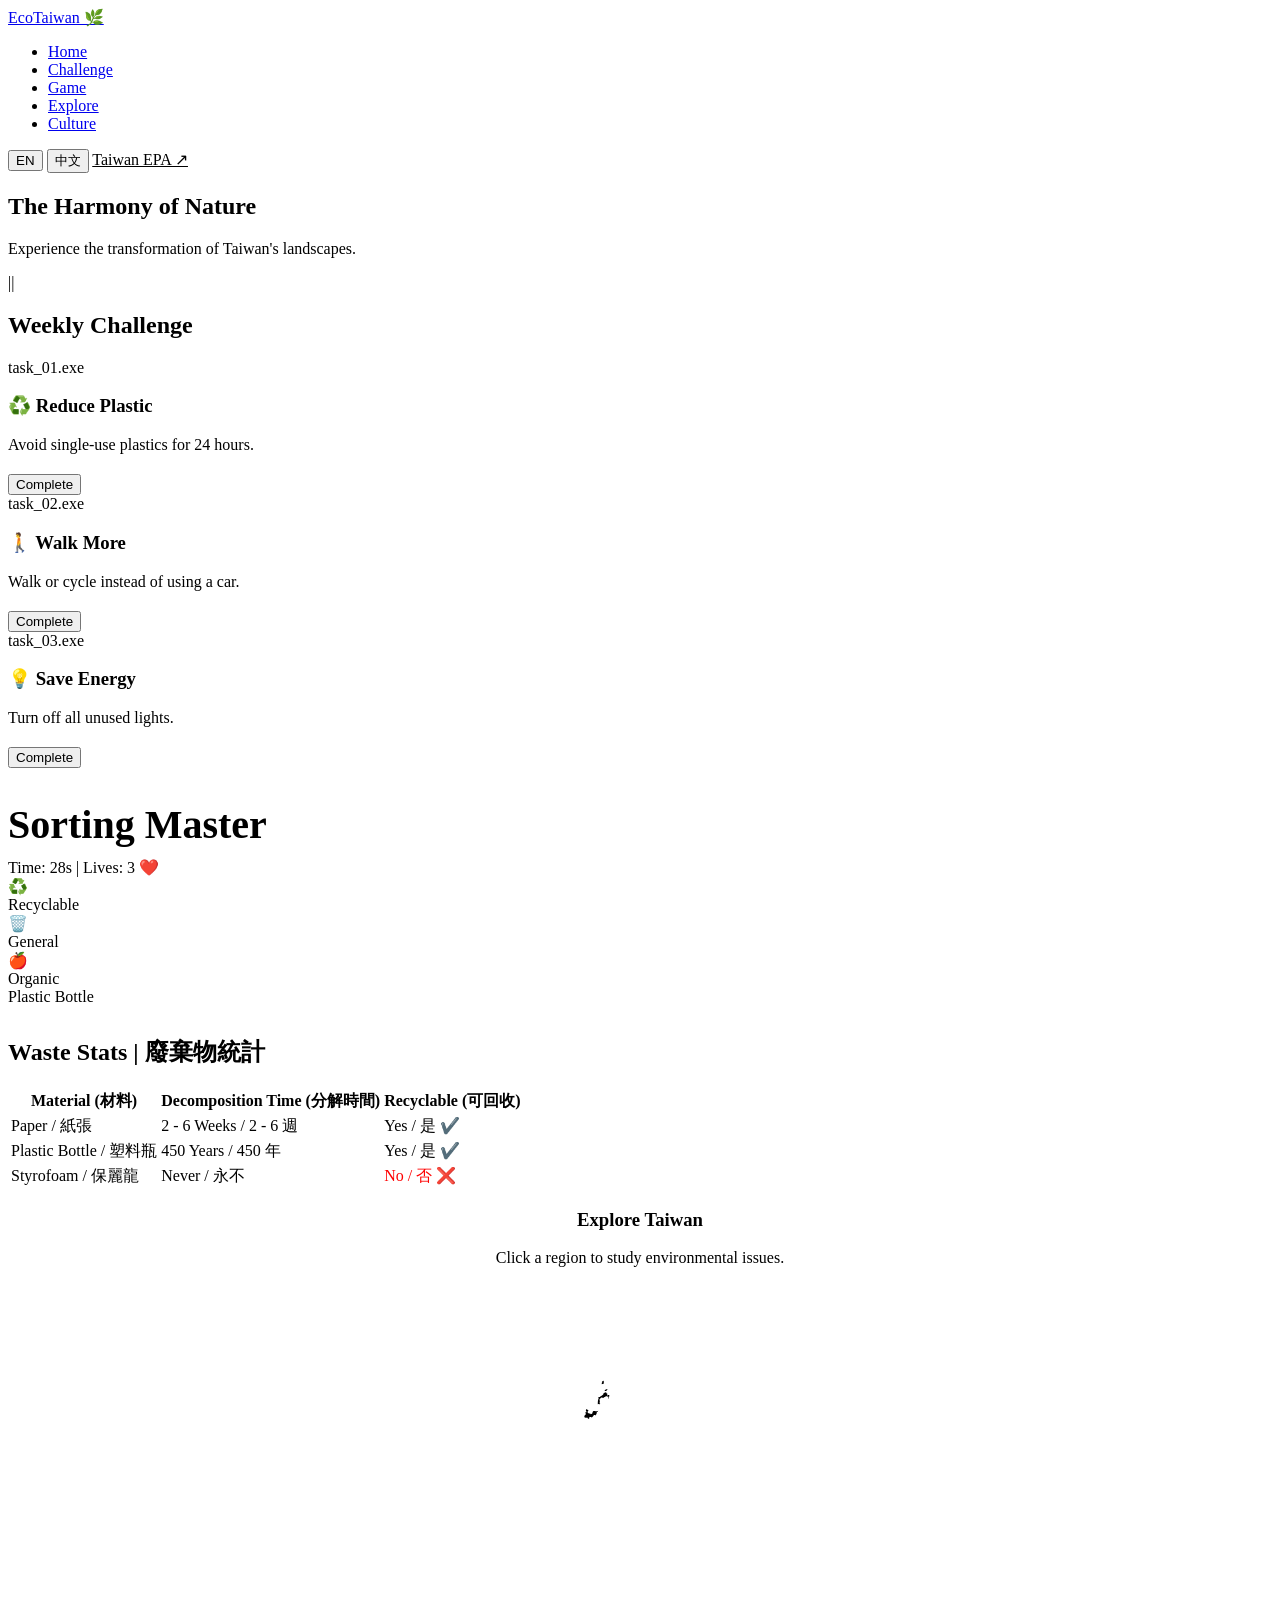
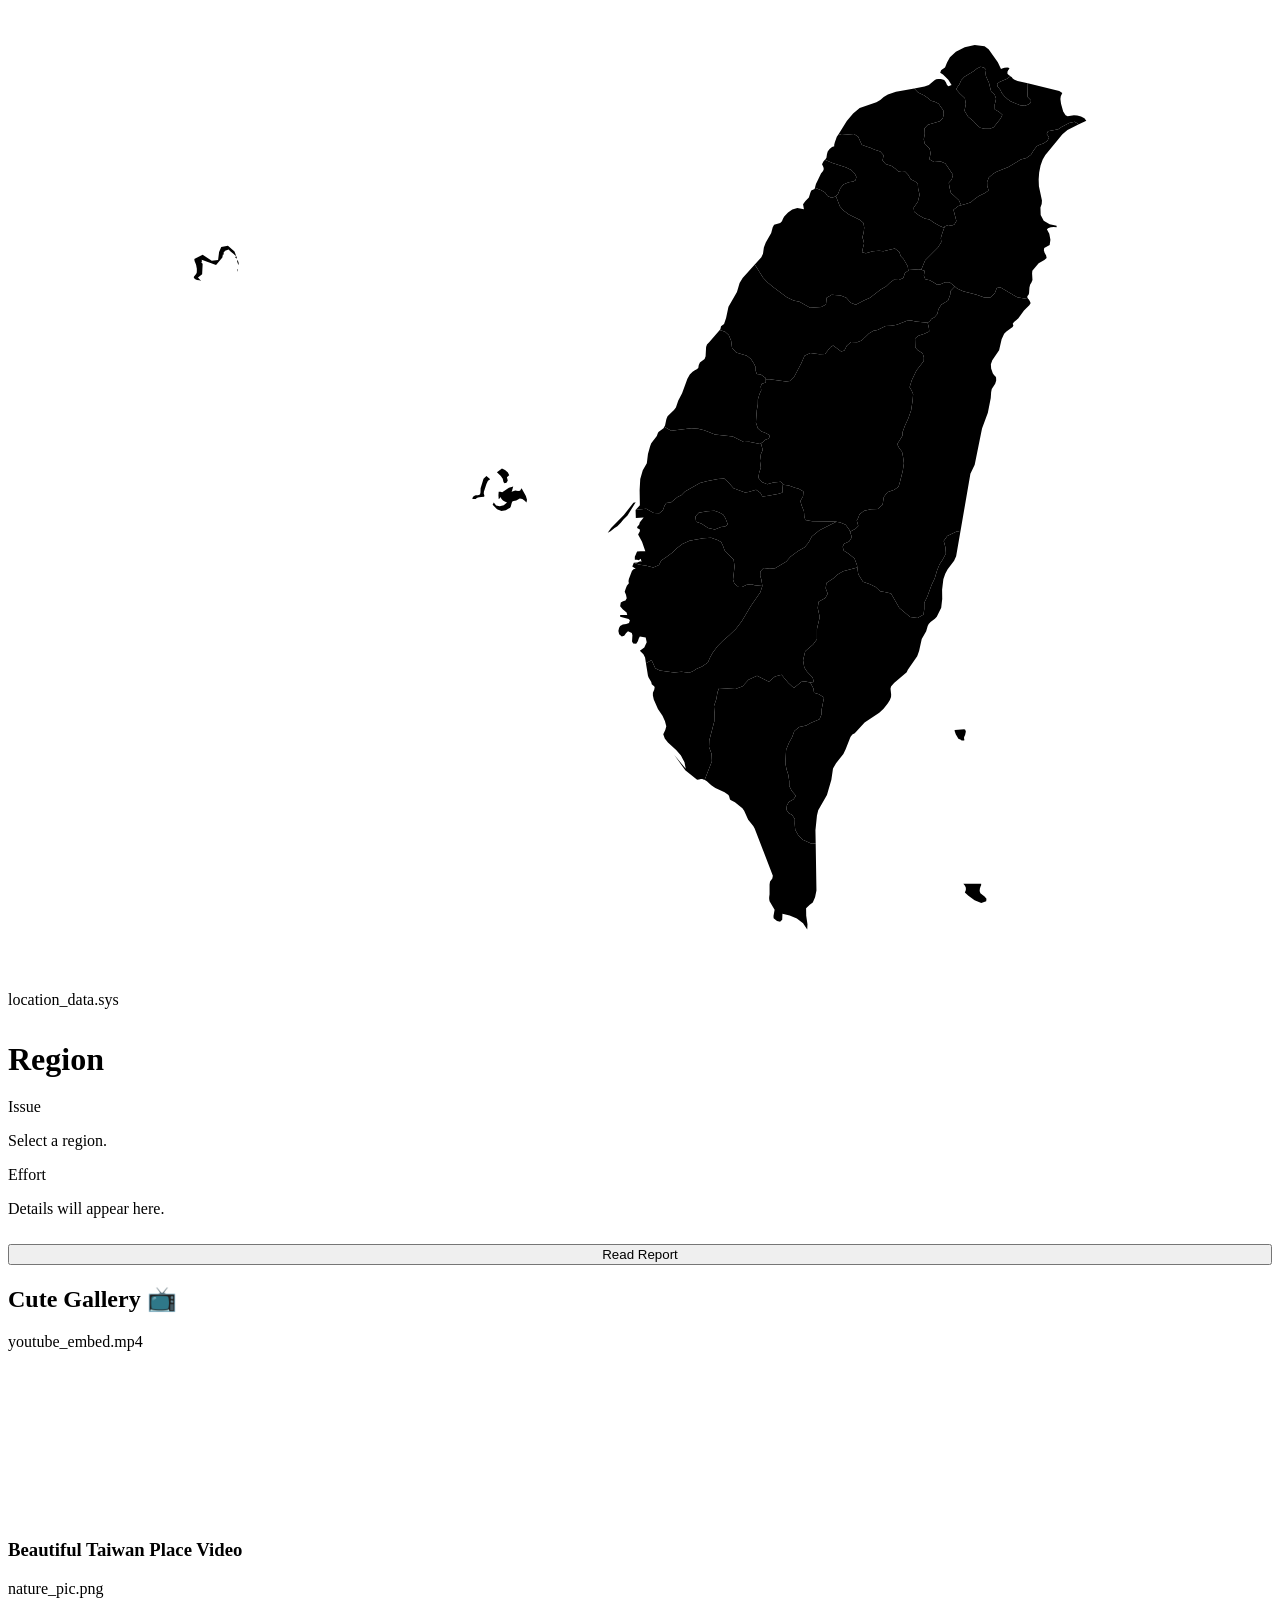
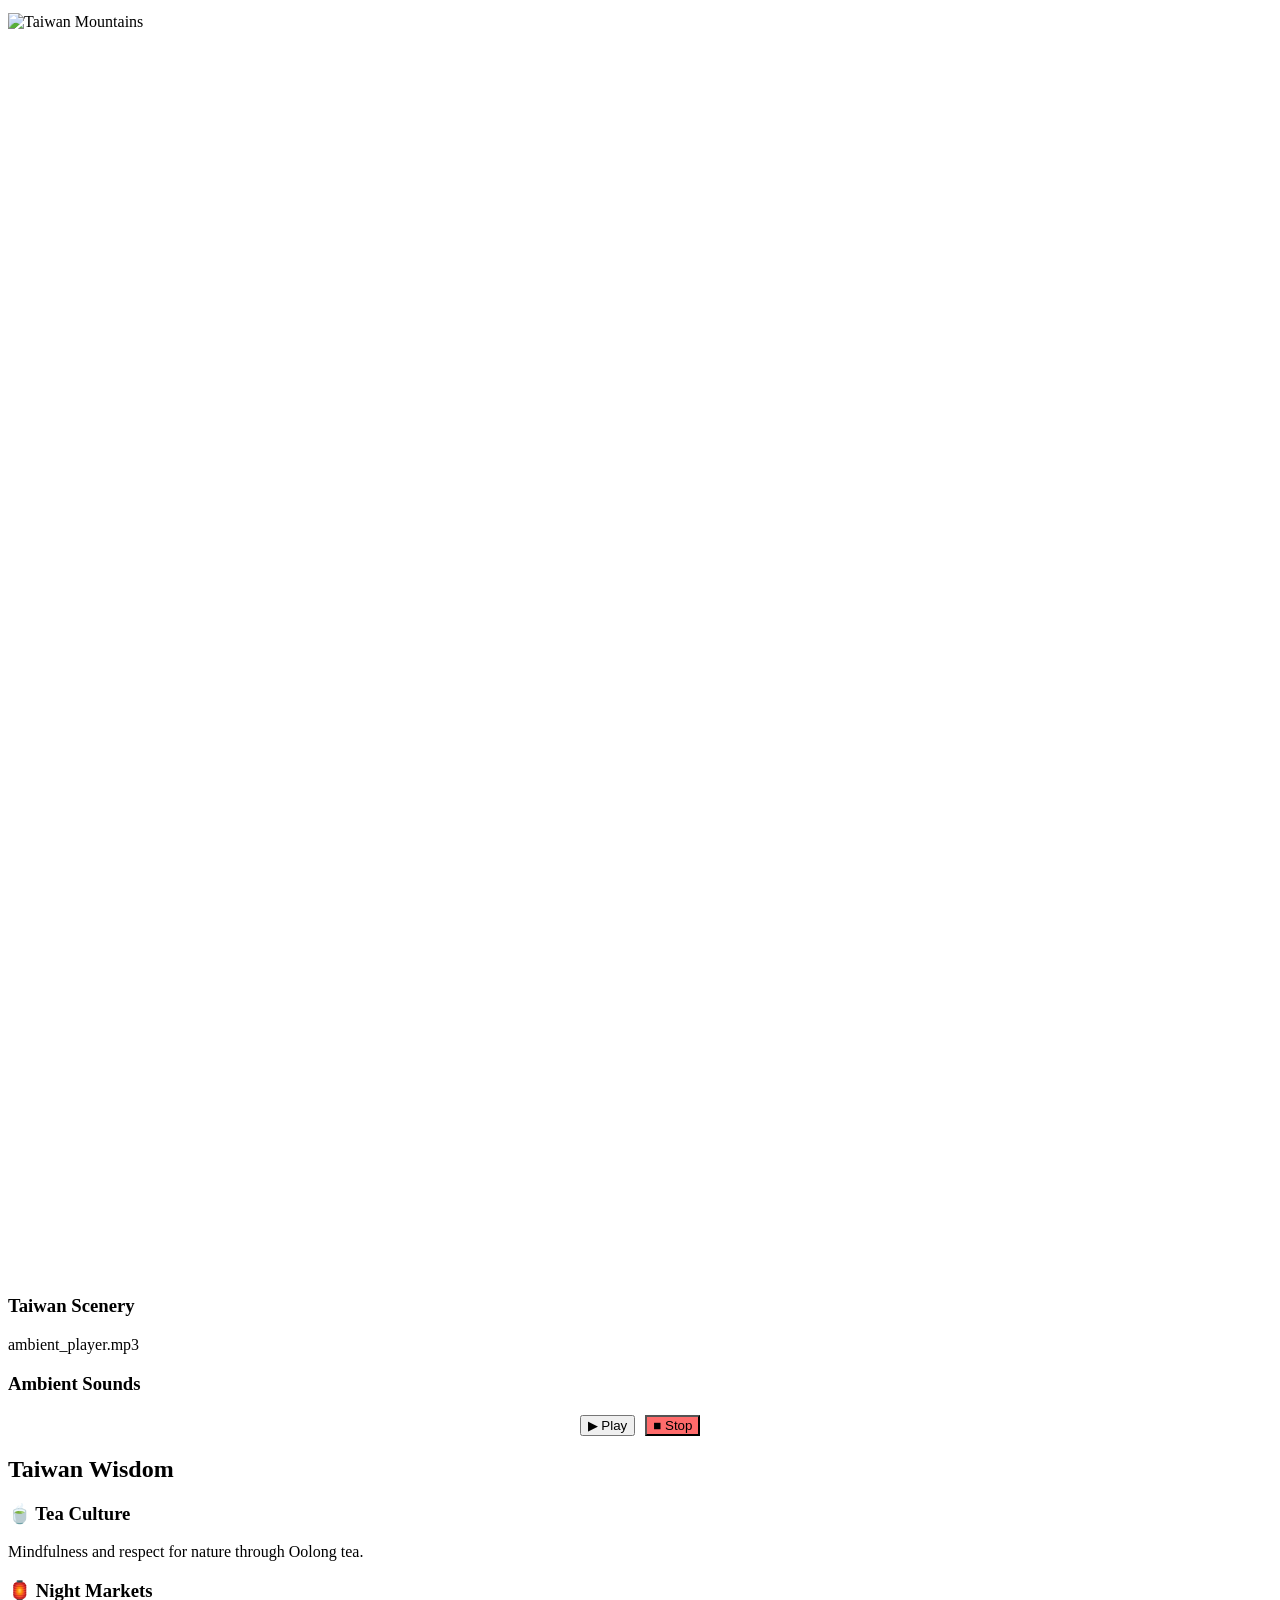
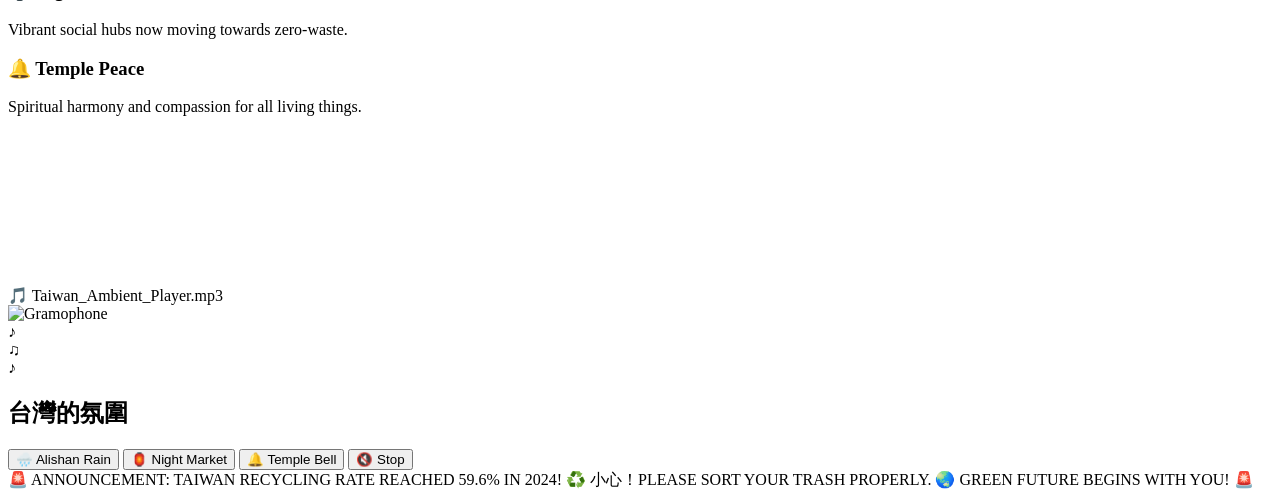
==== commit f11fdb43: "Update index.html" ====
--- a/index.html
+++ b/index.html
@@ -1,3 +1,4 @@
+
 <!DOCTYPE html>
 <html lang="en">
 <head>
@@ -5,443 +6,7 @@
     <meta name="viewport" content="width=device-width, initial-scale=1.0">
     <title>EcoTaiwan | Nature</title>
     <link href="https://fonts.googleapis.com/css2?family=Space+Mono:wght@700&family=Poppins:wght@400;600;800&display=swap" rel="stylesheet">
-    
-    <style>
-        :root {
-            --dark-line: #3D2C23; 
-            --bg-base: #FFF7EB; 
-            --grid-line: #EEDDCC;
-            --mint-green: #8BE8CB;
-            --sage-green: #52B788;
-            --retro-yellow: #FFD56B;
-            --retro-pink: #FFAAA5;
-            --retro-blue: #A0E7E5;
-            --text-main: #3D2C23;
-            --transition: all 0.2s ease-in-out;
-        }
-
-        * { margin: 0; padding: 0; box-sizing: border-box; }
-        
-        body { 
-            font-family: 'Poppins', sans-serif; 
-            background-color: var(--bg-base); 
-            color: var(--text-main); 
-            overflow-x: hidden; 
-            scroll-behavior: smooth; 
-            background-image: 
-                linear-gradient(var(--grid-line) 2px, transparent 2px),
-                linear-gradient(90deg, var(--grid-line) 2px, transparent 2px);
-            background-size: 40px 40px;
-        }
-        
-        h1, h2, .logo, .window-title { font-family: 'Space Mono', monospace; }
-        h1, h2 { text-transform: uppercase; letter-spacing: -1px; }
-
-        .neo-box {
-            background: white;
-            border: 4px solid var(--dark-line);
-            border-radius: 12px;
-            box-shadow: 8px 8px 0px var(--dark-line);
-            overflow: hidden;
-            transition: var(--transition);
-        }
-
-        .window-bar {
-            background: var(--bg-base);
-            border-bottom: 4px solid var(--dark-line);
-            padding: 8px 15px;
-            display: flex;
-            align-items: center;
-            gap: 8px;
-        }
-
-        .window-dot { width: 14px; height: 14px; border-radius: 50%; border: 3px solid var(--dark-line); }
-        .dot-red { background: #FF6B6B; }
-        .dot-yellow { background: #FEE440; }
-        .dot-green { background: #8CE08A; }
-        
-        .window-title { margin-left: auto; font-size: 12px; font-weight: 700; }
-
-        /* --- NAVIGATION --- */
-        nav {
-            position: sticky; top: 20px;
-            width: 95%; margin: 0 auto;
-            background: var(--mint-green);
-            display: flex; justify-content: space-between; align-items: center;
-            padding: 15px 30px; z-index: 1000;
-            border: 4px solid var(--dark-line);
-            border-radius: 16px;
-            box-shadow: 6px 6px 0px var(--dark-line);
-        }
-        .nav-left { display: flex; align-items: center; gap: 40px; }
-        .logo { font-size: 1.5rem; font-weight: bold; text-decoration: none; color: var(--text-main); }
-        .nav-links { display: flex; list-style: none; gap: 25px; }
-        .nav-links a { text-decoration: none; color: var(--text-main); font-weight: 600; transition: var(--transition); font-size: 15px; border-bottom: 3px solid transparent; }
-        .nav-links a:hover { border-bottom: 3px solid var(--text-main); }
-
-        .lang-switch { display: flex; gap: 10px; }
-        .lang-switch button {
-            border: 3px solid var(--dark-line);
-            padding: 6px 15px;
-            cursor: pointer;
-            border-radius: 8px;
-            font-size: 12px;
-            font-weight: 800;
-            background: white;
-            color: var(--text-main);
-            box-shadow: 3px 3px 0px var(--dark-line);
-            transition: var(--transition);
-        }
-        .lang-switch button:active { transform: translate(3px, 3px); box-shadow: 0px 0px 0px var(--dark-line); }
-        .lang-switch button.active { background: var(--retro-yellow); }
-
-        /* --- BEFORE/AFTER SLIDER --- */
-        #home { padding: 40px 5%; display: flex; flex-direction: column; align-items: center; }
-        .hero-text { text-align: center; margin-bottom: 40px; background: white; padding: 20px 40px; border: 4px solid var(--dark-line); box-shadow: 8px 8px 0px var(--retro-pink); transform: rotate(-1deg); }
-        
-        .slider-container {
-            position: relative; width: 90%; height: 60vh;
-            border: 4px solid var(--dark-line);
-            box-shadow: 12px 12px 0px var(--dark-line);
-            border-radius: 16px; overflow: hidden; cursor: ew-resize;
-            background: white;
-        }
-        .slider-img { position: absolute; top: 0; left: 0; width: 100%; height: 100%; background-size: cover; background-position: center; }
-        .img-before { background-image: url('https://images.unsplash.com/photo-1611284446770-77073296935d?auto=format&fit=crop&w=1350&q=80'); filter: grayscale(0.6) sepia(0.2); }
-        .img-after { background-image: url('https://images.unsplash.com/photo-1464822759023-fed622ff2c3b?auto=format&fit=crop&w=1350&q=80'); width: 50%; border-right: 6px solid var(--dark-line); z-index: 2; }
-        .slider-handle {
-            position: absolute; top: 50%; left: 50%; transform: translate(-50%, -50%);
-            width: 50px; height: 50px; background: var(--retro-yellow);
-            border: 4px solid var(--dark-line); border-radius: 50%;
-            z-index: 3; display: flex; align-items: center; justify-content: center;
-            font-weight: bold; pointer-events: none; box-shadow: 4px 4px 0px var(--dark-line);
-        }
-        .typing-wrapper { display: inline-block; }
-        .typing-text {
-            font-size: 3.5rem;
-            overflow: hidden;
-            white-space: nowrap;
-            border-right: 5px solid var(--dark-line);
-            margin: 0 auto;
-            animation: typing 3s steps(30, end), blink-caret .75s step-end infinite;
-        }
-        .animated-subtitle {
-            margin-top: 10px; font-size: 1.2rem; font-weight: 600; color: var(--sage-green);
-            animation: float 3s ease-in-out infinite;
-        }
-
-        @keyframes typing { from { width: 0 } to { width: 100% } }
-        @keyframes blink-caret { from, to { border-color: transparent } 50% { border-color: var(--dark-line); } }
-        @keyframes float { 0%, 100% { transform: translateY(0); } 50% { transform: translateY(-10px); } }
-
-        /* --- TABEL DWIBAHASA --- */
-        .table-container { width: 100%; overflow-x: auto; margin-bottom: 40px; }
-        .neo-table {
-            width: 100%; border-collapse: collapse; background: white;
-            border: 4px solid var(--dark-line); box-shadow: 8px 8px 0px var(--dark-line);
-        }
-        .neo-table th, .neo-table td { border: 3px solid var(--dark-line); padding: 15px; text-align: center; font-weight: 600; }
-        .neo-table th { background: var(--retro-blue); font-family: 'Space Mono', monospace; font-size: 1.2rem; }
-        .neo-table tr:nth-child(even) { background: #fdfdfd; }
-        .neo-table tr:hover { background: var(--bg-base); }
-
-        /* --- MULTIMEDIA GALLERY (GAMBAR, AUDIO, YOUTUBE) --- */
-        .gallery-grid {
-            display: grid; grid-template-columns: repeat(auto-fit, minmax(300px, 1fr)); gap: 30px;
-        }
-        
-        .gallery-item {
-            background: white; border: 4px solid var(--dark-line); border-radius: 12px;
-            box-shadow: 8px 8px 0px var(--dark-line); padding: 20px; text-align: center;
-        }
-
-        .gallery-vinyl-record {
-            width: 120px; height: 120px; background: #2D3436; border-radius: 50%;
-            border: 4px solid var(--dark-line); margin: 20px auto; display: flex;
-            align-items: center; justify-content: center; position: relative;
-            animation: spin 3s linear infinite; animation-play-state: paused;
-        }
-        .gallery-vinyl-center { width: 40px; height: 40px; background: var(--retro-pink); border-radius: 50%; border: 3px solid var(--dark-line); }
-        
-        .media-box { width: 100%; border: 3px solid var(--dark-line); border-radius: 8px; overflow: hidden; margin-bottom: 15px; background: var(--dark-line); }
-        .media-box img { width: 100%; height: auto; display: block; }
-        .media-box iframe { width: 100%; aspect-ratio: 16/9; display: block; border: none; }
-
-        .marquee-footer {
-            position: fixed; bottom: 0; left: 0; width: 100%;
-            background: var(--text-main); color: var(--retro-yellow);
-            padding: 12px 0; border-top: 5px solid var(--retro-yellow);
-            overflow: hidden; white-space: nowrap; z-index: 1000;
-            font-family: 'Space Mono', monospace; font-weight: bold; font-size: 1.1rem;
-        }
-        .marquee-content {
-            display: inline-block; padding-left: 100%;
-            animation: marquee 25s linear infinite;
-        }
-        @keyframes marquee { 0% { transform: translate(0, 0); } 100% { transform: translate(-100%, 0); } }
-
-/* --- MULTIMEDIA SECTION (AUDIO & VIDEO) --- */
-        .multimedia-section {
-            padding: 80px 5%;
-            display: flex;
-            flex-direction: column;
-            align-items: center;
-            gap: 50px;
-        }
-
-        /* --- AMBIENT PLAYER UI --- */
-        .ambient-player {
-            width: 100%;
-            max-width: 800px;
-            background: white;
-            border: 5px solid var(--dark-line);
-            border-radius: 12px;
-            box-shadow: 10px 10px 0px var(--dark-line);
-            overflow: hidden;
-        }
-
-        .player-topbar {
-            background: #FFF9A6; 
-            padding: 12px 20px;
-            border-bottom: 5px solid var(--dark-line);
-            display: flex;
-            justify-content: space-between;
-            align-items: center;
-            font-family: 'Space Mono', monospace;
-            font-weight: bold;
-            font-size: 16px;
-        }
-
-        .player-dots { display: flex; gap: 8px; }
-        .p-dot { width: 14px; height: 14px; border-radius: 50%; border: 3px solid var(--dark-line); background: white; }
-        .p-dot:nth-child(1) { background: #FF6B6B; }
-        .p-dot:nth-child(2) { background: #FEE440; }
-        .p-dot:nth-child(3) { background: #8CE08A; }
-
-        .player-body {
-            padding: 40px 20px;
-            text-align: center;
-            position: relative;
-        }
-
-        .player-title {
-            font-size: 2rem;
-            margin-bottom: 30px;
-            font-weight: 800;
-        }
-
-        /* --- CSS ANIMATION: SPINNING VINYL & FLOATING NOTES --- */
-        .visualizer-container {
-            display: flex;
-            justify-content: center;
-            align-items: center;
-            gap: 20px;
-            margin-bottom: 30px;
-            position: relative;
-        }
-
-        .gramophone-img {
-            width: 200px;
-            z-index: 2;
-        }
-
-        .vinyl-record {
-            width: 100px;
-            height: 100px;
-            background: #2D3436;
-            border-radius: 50%;
-            border: 4px solid var(--dark-line);
-            display: flex;
-            align-items: center;
-            justify-content: center;
-            position: relative;
-            box-shadow: 4px 4px 0px rgba(0,0,0,0.2);
-            animation: spinRecord 4s linear infinite;
-            animation-play-state: paused; 
-        }
-        
-        .vinyl-record.playing { animation-play-state: running; }
-
-        .vinyl-center {
-            width: 35px;
-            height: 35px;
-            background: var(--retro-pink);
-            border-radius: 50%;
-            border: 3px solid var(--dark-line);
-            display: flex;
-            align-items: center;
-            justify-content: center;
-        }
-        .vinyl-hole { width: 8px; height: 8px; background: var(--bg-base); border-radius: 50%; }
-
-        /* Not Balok Melayang */
-        .music-notes { position: absolute; top: -20px; left: 50%; transform: translateX(-50%); font-size: 24px; font-weight: bold; pointer-events: none; opacity: 0; }
-        .playing ~ .music-notes.n1 { animation: floatNote 2s ease-in infinite; }
-        .playing ~ .music-notes.n2 { animation: floatNote 2.5s ease-in infinite 0.5s; left: 60%; }
-        .playing ~ .music-notes.n3 { animation: floatNote 2.2s ease-in infinite 1s; left: 40%; }
-
-        @keyframes spinRecord { 100% { transform: rotate(360deg); } }
-        @keyframes floatNote {
-            0% { transform: translateY(0) scale(0.8); opacity: 1; }
-            100% { transform: translateY(-60px) scale(1.5) rotate(20deg); opacity: 0; }
-        }
-
-        /* --- PLAYER BUTTONS --- */
-        .player-controls {
-            display: flex;
-            justify-content: center;
-            gap: 15px;
-            flex-wrap: wrap;
-        }
-
-        .btn-player {
-            background: white;
-            border: 4px solid var(--dark-line);
-            border-radius: 12px;
-            padding: 10px 20px;
-            font-size: 16px;
-            font-weight: bold;
-            font-family: 'Poppins', sans-serif;
-            color: var(--text-main);
-            cursor: pointer;
-            box-shadow: 4px 4px 0px var(--dark-line); /* Hard shadow persis seperti screenshot */
-            transition: var(--transition);
-            display: flex;
-            align-items: center;
-            gap: 8px;
-        }
-
-        .btn-player:hover { transform: translate(-2px, -2px); box-shadow: 6px 6px 0px var(--dark-line); }
-        .btn-player:active { transform: translate(4px, 4px); box-shadow: 0px 0px 0px var(--dark-line); }
-        .btn-player.active { background: var(--mint-green); }
-
-        /* --- RETRO TV VIDEO PLAYER (CSS) --- */
-        .retro-tv {
-            width: 100%;
-            max-width: 600px;
-            background: var(--retro-pink);
-            border: 6px solid var(--dark-line);
-            border-radius: 24px;
-            padding: 20px;
-            box-shadow: 12px 12px 0px var(--dark-line);
-            position: relative;
-        }
-
-        .tv-antenna {
-            position: absolute;
-            top: -40px; right: 50px;
-            width: 4px; height: 50px;
-            background: var(--dark-line);
-            transform: rotate(20deg);
-        }
-        .tv-antenna::after {
-            content: ''; position: absolute; top: -10px; left: -6px;
-            width: 16px; height: 16px; border-radius: 50%;
-            background: var(--retro-pink); border: 4px solid var(--dark-line);
-        }
-
-        .tv-screen-container {
-            width: 100%;
-            background: var(--dark-line);
-            border-radius: 16px;
-            padding: 15px;
-            box-shadow: inset 5px 5px 10px rgba(0,0,0,0.5);
-        }
-
-        .tv-screen-container video {
-            width: 100%;
-            border-radius: 8px;
-            display: block;
-            border: 2px solid #555;
-        }
-
-        .tv-knobs { display: flex; justify-content: flex-end; gap: 15px; margin-top: 15px; }
-        .knob { width: 30px; height: 30px; background: white; border: 4px solid var(--dark-line); border-radius: 50%; box-shadow: 2px 2px 0px var(--dark-line); }
-        /* --- SECTION TITLES --- */
-        .section-container { padding: 20px 3%; max-width: 1200px; margin: 0 auto; }
-        .section-title { margin-bottom: 50px; text-align: center; }
-        .section-title h2 { font-size: 3rem; display: inline-block; background: var(--mint-green); padding: 5px 20px; border: 4px solid var(--dark-line); box-shadow: 6px 6px 0px var(--dark-line); transform: rotate(1deg); margin-bottom: 15px;}
-
-        /* --- WEEKLY CHALLENGE --- */
-        .challenge-grid { display: grid; grid-template-columns: repeat(auto-fit, minmax(300px, 1fr)); gap: 40px; margin-top: 40px; }
-        .challenge-card { cursor: pointer; background: white; }
-        .challenge-card:hover { transform: translate(-4px, -4px); box-shadow: 12px 12px 0px var(--dark-line); }
-        .challenge-card.completed { background: var(--retro-blue); }
-        .challenge-card .card-content { padding: 30px; text-align: center; }
-        .challenge-card h3 { font-size: 1.5rem; margin-bottom: 15px; font-weight: 800; }
-        
-        .progress-container {
-            width: 100%; max-width: 600px; height: 35px; background: white;
-            border: 4px solid var(--dark-line); border-radius: 20px;
-            margin: 0 auto; overflow: hidden; box-shadow: 6px 6px 0px var(--dark-line);
-        }
-        #progress-bar { width: 0%; height: 100%; background: var(--sage-green); border-right: 4px solid var(--dark-line); transition: width 0.5s cubic-bezier(0.4, 0, 0.2, 1); }
-
-        /* --- WASTE GAME --- */
-        .game-container { padding: 80px 5%; background: var(--retro-yellow); border-top: 6px solid var(--dark-line); border-bottom: 6px solid var(--dark-line); text-align: center; }
-        .game-header { background: white; display: inline-block; padding: 10px 30px; border: 4px solid var(--dark-line); border-radius: 12px; box-shadow: 6px 6px 0px var(--dark-line); margin-bottom: 30px; font-weight: bold; }
-        .game-area { display: flex; justify-content: center; align-items: center; flex-wrap: wrap; gap: 40px; margin-top: 20px; }
-        
-        .trash-item {
-            width: 120px; height: 120px; background: white;
-            border: 4px solid var(--dark-line); border-radius: 16px;
-            display: flex; align-items: center; justify-content: center; text-align: center;
-            cursor: grab; font-weight: 800; font-size: 14px;
-            box-shadow: 6px 6px 0px var(--dark-line);
-        }
-        .trash-item:active { cursor: grabbing; box-shadow: 2px 2px 0px var(--dark-line); transform: translate(4px,4px); }
-        
-        .bin {
-            width: 180px; height: 220px; background: white; border: 4px dashed var(--dark-line);
-            border-radius: 16px; display: flex; flex-direction: column; font-weight: bold; font-size: 18px;
-            align-items: center; justify-content: center; transition: var(--transition);
-            box-shadow: 8px 8px 0px rgba(61, 44, 35, 0.2);
-        }
-        .bin.hover { background: var(--mint-green); border-style: solid; box-shadow: 8px 8px 0px var(--dark-line); transform: scale(1.05); }
-
-        /* --- INTERACTIVE MAP --- */
-        .map-wrapper { display: flex; justify-content: center; align-items: flex-start; gap: 60px; width: 100%; flex-wrap: wrap; }
-        .map-svg-container { width: 550px; background: white; padding: 20px; border: 4px solid var(--dark-line); border-radius: 16px; box-shadow: 12px 12px 0px var(--mint-green); }
-        .taiwan-path { fill: #EEDDCC !important; stroke: var(--dark-line) !important; stroke-width: 2px !important; transition: var(--transition); cursor: pointer; }
-        .taiwan-path:hover { fill: var(--retro-pink) !important; transform: translateY(-2px); }
-        .taiwan-path.active { fill: var(--sage-green) !important; stroke-width: 4px !important; }
-        
-        .map-details-card { width: 450px; opacity: 0; transform: translateX(20px); pointer-events: none; }
-        .map-details-card.visible { opacity: 1; transform: translateX(0); pointer-events: all; }
-        .map-details-card .card-content { padding: 30px; }
-        .info-box { margin-bottom: 25px; border-bottom: 3px dashed var(--dark-line); padding-bottom: 15px; }
-        .info-box label { display: inline-block; font-family: 'Space Mono', monospace; font-size: 14px; background: var(--retro-yellow); padding: 2px 8px; border: 2px solid var(--dark-line); margin-bottom: 10px; }
-        .info-box p { font-weight: 600; font-size: 16px; }
-
-        /* --- CULTURE CARDS --- */
-        .culture-grid { display: grid; grid-template-columns: repeat(auto-fit, minmax(280px, 1fr)); gap: 40px; }
-        .flip-card { background-color: transparent; width: 100%; height: 320px; perspective: 1000px; cursor: pointer; }
-        .flip-card-inner { position: relative; width: 100%; height: 100%; text-align: center; transition: transform 0.6s cubic-bezier(0.4, 0, 0.2, 1); transform-style: preserve-3d; }
-        .flip-card.flipped .flip-card-inner { transform: rotateY(180deg); }
-        .flip-card-front, .flip-card-back {
-            position: absolute; width: 100%; height: 100%; backface-visibility: hidden;
-            border: 4px solid var(--dark-line); border-radius: 16px; padding: 20px; 
-            display: flex; flex-direction: column; align-items: center; justify-content: center;
-        }
-        .flip-card-front { background: white; box-shadow: 8px 8px 0px var(--dark-line); }
-        .flip-card-front h3 { font-size: 1.8rem; font-weight: 800; }
-        .flip-card-back { background: var(--retro-pink); transform: rotateY(180deg); box-shadow: -8px 8px 0px var(--dark-line); }
-        .flip-card-back p { font-size: 1.2rem; font-weight: 600; }
-
-        /* --- AMBIENT --- */
-        .ambient-section { padding: 80px 5%; text-align: center; background: white; border-top: 6px solid var(--dark-line); }
-        .ambient-controls { display: flex; justify-content: center; gap: 20px; flex-wrap: wrap; margin-top: 40px; }
-        
-        /* --- BUTTONS & FOOTER --- */
-        .btn-modern {
-            padding: 12px 25px; background: var(--sage-green); color: white; cursor: pointer;
-            border: 3px solid var(--dark-line); border-radius: 8px; font-weight: 800; font-size: 14px;
-            box-shadow: 4px 4px 0px var(--dark-line); transition: var(--transition); text-transform: uppercase;
-        }
-        .btn-modern:hover { background: var(--mint-green); color: var(--text-main); }
-        .btn-modern:active { transform: translate(4px, 4px); box-shadow: 0px 0px 0px var(--dark-line); }
-        
-    </style>
+    <link rel="stylesheet" href="styles.css" />
 </head>
 <body>
 
@@ -535,7 +100,7 @@
             <div id="current-item" class="trash-item" draggable="true" data-type="recycle">Plastic Bottle</div>
         </div>
         <div id="game-msg" style="margin-top: 30px; font-size: 1.5rem; font-weight: bold;"></div>
-    </section><br><br><br>
+    </section>
 
     <section id="data" class="section-container">
         <div class="section-title">
@@ -572,19 +137,18 @@
     </section>
 
     <section id="map" class="section-container">
-        <section id="home">
-        <div class="hero-text">
-            <div class="typing-wrapper">
-                <h1 class="typing-text"  data-en="Explore Taiwan" data-zh="探索台灣">Explore Taiwan</h1>
-            </div>
-            <p class="animated-subtitle" data-en="Experience the transformation of Taiwan's landscapes." data-zh="點選對應區域了解環境問題。">Click a region to study environmental issues.</p>
-        </div>
+        <section id="home-map-header" style="text-align:center; margin-bottom: 40px;">
+            <div class="hero-text" style="display:inline-block;">
+                <div class="typing-wrapper">
+                    <h1 class="typing-text"  data-en="Explore Taiwan" data-zh="探索台灣">Explore Taiwan</h1>
+                </div>
+                <p class="animated-subtitle" data-en="Click a region to study environmental issues." data-zh="點選對應區域了解環境問題。">Click a region to study environmental issues.</p>
+            </div>
         </section>
         <div class="map-wrapper">
             <div class="map-svg-container">
                     <svg viewBox="0 0 1000 1000" xmlns="http://www.w3.org/2000/svg">
                         <g id="features">
-                            <!-- Path data from user SVG -->
                             <path class="taiwan-path" d="M181.2 423.5l0 0.1-1.1-0.4-0.3-0.4 0.2-0.4 0.4-0.8-1.3-0.9-0.2-0.3-0.1-0.1-2.5-1.9-1.8-1.9-2.7 1-1.3 1.6 0.2 0.7-0.1 0.6-0.3 0.2-0.3-0.1-0.4 2.4-5 5.9-11.4-4.1 0.2 1-0.2 1-0.3 0.1 1.1 1.1-0.4 8.2-3.3 2.6 2.5 2.7-1.4-0.6-1.9-0.2-1.7-0.7-0.9-1.5 0.3-0.6 1.6-1.9 0.5-1 0.1-1.4 0-1.8-0.6-3.1-1.2-3-0.2-1.6 1.1-0.6 5.5-2.7 7.2 4.7 5-0.6 0.8-6.3 1.7-3.9 5.3-1.1 5.2 4.7 2 5.3z m0.2 10.5l0.3-2.1 0.3 0-0.2 1.7-0.4 0.4z m0.9-5l-1-3 0.1-0.7 0.3-0.4 0.8 2.4-0.2 1.7z" id="TWKIN" onclick="showRegion('TWKIN')" />
                             <path class="taiwan-path" d="M471.2 47.6l0.1 0.6-0.3 0-0.7 0.1-0.5 0.1-0.1-0.9 0.3-0.4 0.1-0.1-0.1-0.3-0.1 0-0.1-0.1 0.4-0.5 0.2-0.1 0.4-0.2 0.2-0.3 0.6 1.3-0.6 0.7 0.2 0.1z m-12.4 22.5l-0.1-0.3-0.2 0.5 0.2 0.7 0.3 0.3 0.3 0.1 0.4 0.1 0.3 0 0.5 0.1 0.3 0.2 0.1 0.5 0.2-0.3 0.6-0.1 0.4-0.3 0.3-0.2 0-0.5 0.1-0.5 0.6-0.7 0.1 0 0.2-0.1 0.6 0.1 0.5 0 0.3 0.1 0.1 0 0.5 0 0.7 0.1 0.8-0.5 0 0.3-0.3 0.3-0.2 0.4-0.3 0-0.2 0.2-0.2 0.4 0 0.5-0.1 0.3 0 0.1-0.3 0.4-0.3 0.5-0.1 0.1-0.3 0.2-0.2-0.4-0.2 0-0.7 0.1-0.2 0.3-0.4 0.6-1 1-0.2 0-0.4-0.3-0.7-0.1-0.6 0.1-0.2 1.2-0.2 0.1-0.7 0.1-0.1-0.3-0.4-0.5-0.2-0.2-0.5 0.1-0.6 0.1-0.9-0.3-0.3-1 0.3-0.6 0.4-0.3 0.4-0.4 0.3-0.7-0.7-0.5 0.4-0.5 0.4 0 0.2 0 0.1-0.5-0.5-0.8 0-0.8 0.3-0.4 0.4 0 0.3 0.4 0.3 0.1 0.1 0 0.1 0 0.5 0.3-0.3 0.9-0.1 0.2z m12.6-10.9l-0.4 0-0.6 0-1.1-0.3-0.4 0.7-0.4 0.1-0.2 0.2-0.3 0.4 0 0.7 0.2 0.7 0 0.6-0.2 0.9 0.1 0.4 0.3 0.1 0.1 0.3-0.5 0.2-0.9-0.2-0.5 0.2 0-1 0.1-1.5 0.3-1.4 0.3-0.5-0.2-0.4 0-0.6 0.1-0.2 1.1-0.1 0.5-0.6 0.5-0.2 0.6-0.3 1-0.9 0.3-1 0.5-0.3 0.6-0.1 0.4-0.3 0.6 0.1 0.1 0.5 0.3 0.4 0.1 0 0.3 0 0 0.9 0 0.9 0.7-0.7 0.2 0 0.6 0 0.1 0.1 0 0.3 0 0.9-0.7 0.2 0.1 0.5 0.3 0.2 0 0.3 0 0.7-0.5-0.7-0.2-0.7-0.5-0.7-0.7 0-0.5 0-0.3 0.2-0.4 0.3-0.5 0.1-0.4 0.6z m2.1-5.6l-0.4 0.2-0.3 0-0.7 0 0.1-0.7 0.7-0.2 0.1-0.4 0.7-0.1 0.7-0.2-0.9 1.4z" id="TWLIE" onclick="showRegion('TWLIE')" />
                             <path class="taiwan-path" d="M409.7 611.6l0.9 2.9-0.4 2.2-1.4-1.4-1.9-1.3-2-0.4-2.8 1.6-2.1 0.3-1 0.5-0.5 1.1-0.8 2.9-0.5 0.9-3.4 2-3.4 0.5-3.5-1.4-3.5-3.5 0.9-1.8 1.9 2.3 2.9 0.6 3.1-0.8 2.6-2.1-1.8-0.7-1.4-0.8-1.1-1.2-1-1.6-0.4 0.7 0 0.2-0.2 0.2-0.7 0.4-0.2-2.9 0.2-2.9 1.3 0 1.5 0.4 5.3-3.4 3.4-1.1-0.9 3.2-0.4 0.9 2.9-0.9 2.2 0.3 1.6-0.2 1.2-1.9 3.4 6.2z m-35.8-6.2l2.3-7.5 2.3-2.2 3 2.6-1.8 1.1-1.2 2.6-2 6.1-0.1 1.6 0.5 1.4-0.2 1-2.2 0.3-1.6 0.1-1.1 0.2-0.9 0.4-0.9 0.8-2.7 0 0.5-1.5 0.9-0.9 1.3-0.5 1.8-0.1 1.6-0.6 0.4-1.5 0.1-3.4z m18.1-5l-0.6-2.5-1.5-2.1-3.1-3.1 4-3 2.4 1.3 2.3 2 1 2.1-1.8 1.7 0.7 2.5-1 1.7-1.6 0.5-0.8-1.1z" id="TWPEN" onclick="showRegion('TWPEN')" />
@@ -596,19 +160,19 @@
                             <path class="taiwan-path" d="M563.1 480.3l4.2 1.3 2.9 2.5 1.9 4.6 0.7 5.5 3.3 3.9 8.5 2.5 3.2 2.6 2.3 3.6 1.4 2.9 0 2.8 0.9 2.5 3.1 0.5 3.9 2.6 0.1 1 0 2.6-3.1 1.1-0.9 2.1 0.4 2.9-1.4 3.3-1.2 3.9-0.1 4.1-0.8 4.7-0.7 9.7 1.5 4.5 2.6 2.4 2.8 1 4.1 2.1-0.7 2.5-2.8 1.1-1.8 1.7-1.7 1.1-0.7 0.5-8.7-1.7-4.2 0.1-8.7-4.4-14.2-1.6-8.4-3.2-4.8-1.3-5.4-0.3-15.9 1.9-5.5-3.2 0.6-1 1.1-5.1 0.9-2.1 5.1-4.9 1.5-2.1 1.9-5.6 3-5.6 4.2-11.6 1.9-3.3 2.2-2.2 1.8-1.2 1.5-0.8 1.2-1 0.4-2.2 0.9-2 3.7-2.9 0.8-2.2 0.4-7.2 0.7-2 1.9-1.9 8.2-9.5z" id="TWCHA" onclick="showRegion('TWCHA')" />
                             <path class="taiwan-path" d="M519.2 556.7l5.5 3.2 15.9-1.9 5.4 0.3 4.8 1.3 8.4 3.2 14.2 1.6 8.7 4.4 4.2-0.1 8.7 1.7 0.7-0.5 1.4 5.2-1.5 3.4-0.7 5.2 0.7 5.5-1.3 3.7-0.7 4.2 2.8 3.4 4.2 1.8 4.9-1.5 6-0.6 1.9 2.5-0.4 0-0.3 3.6 0 2.5-2.8 0.9-8.4 1.7-4.6 0.5-1.7-2.9-3.4-2.4-6 1.7-2.7 0.4-9.1-3.3-3.6-4.2-3.8-3.4-4.9 0.3-9.1 1.7-5.2 1.4-11.8 6.8-2.7 2.7-3.2 1.7-5 4.1-3.9 0.6-1.4 2.2-1.3 3.5-2.8 2.3-4.4-0.1-6-3.3-7.6 0.8-0.1 0.1-0.7 0 3.4-3.7-0.2-11.8 0.5-8.9 2-7 3.2-5.6 0.9-7.2 1.7-6.3 0.9-2.2 4.4-5.8 0.7-2 0.6-1.1 4-3.1 0.6-1.2z" id="TWYUN" onclick="showRegion('TWYUN')" />
                             <path class="taiwan-path" d="M496.5 622.6l0.7 0 0.1-0.1 7.6-0.8 6 3.3 4.4 0.1 2.8-2.3 1.3-3.5 1.4-2.2 3.9-0.6 5-4.1 3.2-1.7 2.7-2.7 11.8-6.8 5.2-1.4 9.1-1.7 4.9-0.3 3.8 3.4 3.6 4.2 9.1 3.3 2.7-0.4 6-1.7 3.4 2.4 1.7 2.9 4.6-0.5 8.4-1.7 2.8-0.9 0-2.5 0.3-3.6 0.4 0 4.4 0.5 4.8 1.9 3 0.8 3.7 2.1-0.3 3.8-2.1 3.7 0.9 3.4 1.9 4.7 0.3 4.2 0.8 2.8 5.5 1 18.4 0.1 0.6 0.2-13.3 6.8-6.1 4.8-2.5 4.9-3.1 3.7-5.5 3.1-5.8 4.4-3.2 3.8-8.9 5.3-4.2 0.4-4.9-0.5-2.6 2.6-0.1 3.5 1 3.3 0.7 4.8-6-0.7-2.7-0.8-3.6 0.5-3.8 1.7-2.7 0-3.3-2.5-1.1-3.3 1.2-10.3-0.7-5.4-7.1-7.3-1.3-3.6-1.5-3.1-2.9-1.7-5.1-1.7-6.1 0.3-11 2.1-5.6 2.5-4.4 3.3-3.4 3.4-4.8 3.7-4.1 2.6-1.8 3.6-4.5 2-5.3-1.3-6.3-1-3.8-1.4 2.8-0.2 2.3-1 1 0.3-0.6-2.3-1.6 1.2-1.3-0.4-1.8-0.1 0-2.3 1.8-4.1 2.6-0.2 3.9 0-2.6-7.5-3.1-5.8 1.4-2.6 0-1.4-2.2-1.1 0.3-1.2 1.3-1.5 0.6-1.9 3-3.8-6.2 0.4-0.2-6.3z m62.7 15.5l4.9-2 3.2-0.4 2.2-1.6-1.9-4.9-1.7-2.9-3-1.6-4-1.5-5.7 0.5-6.7 1.2-2.7 2.9 0.6 4.1 4.4 1.7 5.1 3.3 5.3 1.2z m-82.1-1.3l10.1-10.2 7.6-9.7 1.8-0.5-6.5 10.5-3.2 3.2-2.1 2.6-2.7 2.7-2.2 1.5-3.2 2.6-2.2 1.2 2.6-3.9z" id="TWCYQ" onclick="showRegion('TWCYQ')" />
-                        <path class="taiwan-path" d="M495.1 664.4l3.8 1.4 6.3 1 5.3 1.3 4.5-2 1.8-3.6 4.1-2.6 4.8-3.7 3.4-3.4 4.4-3.3 5.6-2.5 11-2.1 6.1-0.3 5.1 1.7 2.9 1.7 1.5 3.1 1.3 3.6 7.1 7.3 0.7 5.4-1.2 10.3 1.1 3.3 3.3 2.5 2.7 0 3.8-1.7 3.6-0.5 2.7 0.8 6 0.7-1.6 4.8-7.5 10.9-7.2 12.2-4.7 6-5.4 5.3-4.6 3.9-4.5 4.6-3.8 5.1-2.1 3.7-1.7 4-4.6 3.2-4.6 1.9-2.6 1.8-3 1.1-6.1-0.7-5.9 0.6-11.3-1.6-3.5-1.8-2.8-6.2-0.1-0.3-4.5 2.6-0.7-4.5-1.3-2.6-2.8-2.8 3.5-2.5 1.9-4.3-0.8-3.8-4.6-0.7-0.8 1.4-0.8 2.4-1.3 1.9-2.4-0.1-0.9-1.6 0.3-5-0.5-1.8-3-1.3-1.6 1.5-1.4 2.1-1.9 0.5-2.1-1.8-0.6-2.5 0.5-2.4 0.9-1.7 2.1-1.1 2.7-0.4 2.2-0.7 0.7-2.2-1-1.1-6.7-1.7 0-1.4 5.6 0-0.5-1.9-3.1-2.7-2-2.3 0.5-2.9 1.8-1 1.9-0.7 1-1.8-0.6-2.8-1-2.3 0.7-2.2 1-2.6 1.6-1.9-0.3-1.7 0.3-1.6 2.4-6.5 1.2-1.2 1.8-0.5-2.7-1.8 1.2-2.9z" id="TWTNN" onclick="showRegion('TWTNN')" />
-                        <path class="taiwan-path" d="M596.8 682.8l-0.7-4.8-1-3.3 0.1-3.5 2.6-2.6 4.9 0.5 4.2-0.4 8.9-5.3 3.2-3.8 5.8-4.4 5.5-3.1 3.1-3.7 2.5-4.9 6.1-4.8 13.3-6.8 3.2 0.7 4.2 1.6 3 4.2 0.5 1.5 1.4 4.2-2.2 3.5-4 1.8-1 2.3 0.7 2.9 4 2.6 4.6 3.7 2 5.5 0.2 1.8-11.2 2.8-4.7 2.9-2.9 2.8-5.6 3.7-0.6 4.1 1.6 4.3-1.9 3.5-5.3 2.9-0.7 5 1.6 7.1-2.2 9.5 0 8.1-3.1 4.2-6.2 5.3-1.7 7 1 5.9 2.2 3.3 4.4 4.6 0.9 3.5-2.8 0.4-3.8-0.7-3.1 0.2-6.1 4.8-4.3-4-5.4-6.4-5.2 1.3-4.8 4.3-9.4-4.8-6.8 3.2-4.6 5.1-5.7 2.1-12.9-0.8-1.3 3.5-0.9 5.2-1.9 5.7 0.4 5-0.1 6.9-4 15.3-0.2 5.1 2 5.4 0.3 5.9-5.8 14.8-1.9-0.8-1.1 0-1.4 0.5-1.5 0.1-9.4-7.4-8.8-12.4 9.2 11.1-1-5.2-1.6-2.9-1.2-2.3-3.8-4.4-6.5-6-2.5-3.1-1.2-3.4 1.6-3.3 0.8-3-1.1-4.1-1.9-4.1-3.6-5.5-3.3-7.4-0.7-3.3 0-2.1 1.1-2.6 0.3-1.7-0.4-0.9-1-0.7-0.9-0.9-0.4-1.7-2.1-3.5-0.5-1.4-1.6-9.9 4.5-2.6 0.1 0.3 2.8 6.2 3.5 1.8 11.3 1.6 5.9-0.6 6.1 0.7 3-1.1 2.6-1.8 4.6-1.9 4.6-3.2 1.7-4 2.1-3.7 3.8-5.1 4.5-4.6 4.6-3.9 5.4-5.3 4.7-6 7.2-12.2 7.5-10.9 1.6-4.8z" id="TWKHH" onclick="showRegion('TWKHH')" />
-                        <path class="taiwan-path" d="M551.1 836.2l5.8-14.8-0.3-5.9-2-5.4 0.2-5.1 4-15.3 0.1-6.9-0.4-5 1.9-5.7 0.9-5.2 1.3-3.5 12.9 0.8 5.7-2.1 4.6-5.1 6.8-3.2 9.4 4.8 4.8-4.3 5.2-1.3 5.4 6.4 4.3 4 6.1-4.8 3.1-0.2 3.8 0.7 2.5 4.7 0.5 3.5 3.9 1 4 2.6-2 9.9-0.1 3.8-1.5 3.5-7 3-3.5 2-5.5 1.2-3.9 3.2-1.7 4.7-2.6 4.8-2.2 5.4-0.6 10.6 0.9 4.7 1.4 4.4 0.8 5.1 0 3.8 1.9 3.7 3.3 4-1.8 2.7-3.8 2.3-1.5 2.8-0.4 3.3 2 2.8 2.4 1.2 2.3 3.2-0.1 4.1 0.4 4.4 2.3 4.3 3.3 3.5 7.4 3.4 3.2-0.3 0.6 37.2-1.1 5.3-1.8 4.3-2.4 1.8-2.9 2.7 0.1 6 1 6.6-0.2 4.2-3.3-4.9-4.9-3.7-5.7-2.5-5.7-1.4-0.2 4.7-1.7 1.7-2.4-0.6-2.7-2.2-0.1-1.7 0.9-5-4-6.7-0.3-1.8 0-1.4 0.3-2.4 0-7.7 0.4-2.3 1.8-2.5 0.4-2.2-14.4-37.2-1.1-2.1-4-4.9-3.2-7.1-1.4-2.1-5.9-4.6-2.3-1.3-0.8-0.3-0.8-0.6-0.7-2.6-0.5-1-3.1-2.1-7.3-3.4-3.2-2.3-3.5-3-1.6-1-0.2-0.1z" id="TWPIF" onclick="showRegion('TWPIF')" />
-                        <path class="taiwan-path" d="M634.7 759.1l2.8-0.4-0.9-3.5-4.4-4.6-2.2-3.3-1-5.9 1.7-7 6.2-5.3 3.1-4.2 0-8.1 2.2-9.5-1.6-7.1 0.7-5 5.3-2.9 1.9-3.5-1.6-4.3 0.6-4.1 5.6-3.7 2.9-2.8 4.7-2.9 11.2-2.8 0.8 5.3 3.7 5.9 5.6 2 4.4 2.1 3.6 3.4 4.5 0.7 4.1 1.1 6.6 11.5 8.5 7 5.9 0.8 4.7-2.7 0.6-4.4 0-4.9 2.2-4.3 3.5-9.6 2.6-5.5 1.8-6.1 1.9-4.8 2.5-3.7 2.6-5-0.4-4.9-1.3-5 2.8-3.9 7.8-3.8 2.5 0.8-3.3 19-1.6 3.5-5.1 6.8-1.9 3.5-1.5 4.4-1 8.3 0.1 7.3-0.8 6.9-3.5 7.2-1.5 1.6-3.4 2.5-1.5 1.6-0.8 1.6-1.2 4.2-3.5 6.1-2.1 9.4-1.5 4.2-7.4 10.7-0.9 2-10 8.4-2.4 2.8-0.4 1.9 0.5 4.5-0.1 2-0.9 2.3-1.6 2.6-3.4 4.3-3.4 3.2-11.6 7.8-7.8 8.5-1.9 1-1.5 2-3.8 9.7-1.8 3.6-5.8 7.3-2.4 4.3-1.3 8.8-3.5 12.1-6.9 12.1-1 4.1-1.2 11.6 0.2 10.5-3.2 0.3-7.4-3.4-3.3-3.5-2.3-4.3-0.4-4.4 0.1-4.1-2.3-3.2-2.4-1.2-2-2.8 0.4-3.3 1.5-2.8 3.8-2.3 1.8-2.7-3.3-4-1.9-3.7 0-3.8-0.8-5.1-1.4-4.4-0.9-4.7 0.6-10.6 2.2-5.4 2.6-4.8 1.7-4.7 3.9-3.2 5.5-1.2 3.5-2 7-3 1.5-3.5 0.1-3.8 2-9.9-4-2.6-3.9-1-0.5-3.5-2.5-4.7z m134.6 166.8l3.3 2.6 1.5 1.7-0.2 2-3.9 1.3-5.3-2.2-4.9-3.4-2.8-2.7 0.8-1.9 0-1.9-0.7-1.6-1.3-1.5 14.1 0 0 1.2-0.4 0.8-0.6 1.7-0.2 2.1 0.6 1.8z m-19.5-125.9l-1-3 0.4-0.4 7.3-0.6 0.8 0.5 0.5 1.4-0.6 2.8-0.6 1.2-0.3 1.2 0.3 1.1-0.1 0.8-0.5-0.1-1.3 0-0.6-0.2-0.3-0.4-1.9-0.7-2.1-3.6z" id="TWTTT" onclick="showRegion('TWTTT')" />
-                        <path class="taiwan-path" d="M727.6 474.4l2-1.5 0.9-1.4 2.5-1.3 2.2-2.7 0.9-3.7 2.2-3.6 5.4-3.4 1.7-4.5 0.3-3 3.4-3.5 1.8 1.5 4.7 2.2 10.8 2.8 6 2.3 4.7 0 3.5-3.3 1.7-4.3 2.7-0.6 13.4 7.9 8 1.3 0.8 0 0.5 0.5 0.6 1.1 0.5 1.1 0.2 0.7-1 1.7-4.2 4.1-4.6 6.3-3.3 2.7-1 1.4 0.5 1.5-0.6 1.1-4.9 3.6-1.8 1.8-2 4.3-2 8.8-5.4 7.8-1.1 3.2 0.2 3.4 1.3 3.8 1.1 1.6 0.9 0.7 0.6 1 0.1 2.3-0.8 2.7-2.7 4.1-0.5 2.5-0.3 4.6-2.3 11.7-4.6 12.4-5.8 28.8-3.4 7.1-8 46.2-2.5-0.8-7.8 3.8-2.8 3.9 1.3 5 0.4 4.9-2.6 5-2.5 3.7-1.9 4.8-1.8 6.1-2.6 5.5-3.5 9.6-2.2 4.3 0 4.9-0.6 4.4-4.7 2.7-5.9-0.8-8.5-7-6.6-11.5-4.1-1.1-4.5-0.7-3.6-3.4-4.4-2.1-5.6-2-3.7-5.9-0.8-5.3-0.2-1.8-2-5.5-4.6-3.7-4-2.6-0.7-2.9 1-2.3 4-1.8 2.2-3.5-1.4-4.2 4.3-2.5 2.2-2.1-1.2-4.4 1.1-1.9 1.1-3 3.7-2.7 5.4-1.2 5.3-0.2 3.8-3.4 1-6.2 2.8-3.7 5.5-2 3.3-2.3 1.1-3.6 2.3-9.1 0.9-6-0.7-5.2-0.8-3.9-2.3-2.9-1.5-2.9 4.1-6.8 0.1-2.7 1.8-5.1 2.8-6.1 2.2-6.3 1.1-7.2 0.5-5.4-1.3-3.2-1.5-2.4 1.7-5.5 3.7-7.7 5.8-7.6 0.1-2.7-1-3.3-3.8-2.4-2-2.2-0.2-7.2 2.7-2.1 4.7-1.6 3.8-1.7-0.2-2.6-1-4.5z" id="TWHUA" onclick="showRegion('TWHUA')" />
-                        <path class="taiwan-path" d="M740.7 399.4l0.3-1.1 2.9-1.1 2.3 0.5 2.5-1 1.6-2.7-2.3-9 3.9-2.8 2.2-0.6 4.2-1.2 3.5-1.3 2.7-2.4 3.6-2.5 4.8-2.3 2.8-2-0.3-1.4-0.7-2.3-0.1-3 1.4-3.6 3.4-2.9 2.7-1.6 9.4-3.8 9.7-5.9 4.5-1.3 3.6-2.6 2.3-3.7 2.3-2.9 2.7-1.4 2.5-0.9 3.3-2.1 1.2-2.8-1.8-2.5 1-2.2 8.1-1.6 2.6-1.8 6-3.2 4.3-0.9 2.4 1.4 0.6 0.8-8.6 4.3-4 3.4-13.5 16.4-2.1 3.5-1.7 4.8-1.1 5.6-0.4 5.5 0.2 5.3 2.4 11.2-0.2 2.9-1 2.8 0.2 5.8 2.4 4.5 4.7 2.9 5.5 1.1 0 1.2-2.3-0.2-2.2 0.2-1.9 0.6-1.3 1 1.9 3.6 0.9 4.7-0.6 4.1-4.3 2.4-0.3 1.8 0.6 2.1 1.2 2 0.4 2-1.8 1.7-4.5 2.6-5 5.8-0.2 2.3 0.3 5-0.8 2-1 1.6-0.6 2.3-0.3 4.6-0.4 1.2-0.7 0.9-0.4 1 0.7 1.2 0.2 0.2-0.8 0-8-1.3-13.4-7.9-2.7 0.6-1.7 4.3-3.5 3.3-4.7 0-6-2.3-10.8-2.8-4.7-2.2-1.8-1.5-4.2-3.4-3.6 0-3.4 1.7-2.8 0.4-2.7-1.8-3.2-1.9-3.5-0.8-1.1-2.6 0.5-4-2.6-0.8 3.1-7.5 10.1-10.2 2.7-4.2-0.4-3.2 1-3.4 1.7-4.7z" id="TWILA" onclick="showRegion('TWILA')" />
-                        <path class="taiwan-path" d="M754.1 381.6l-1.8-4-6.4-6-1-4.1-0.6-3.7 2.3-2.7 1-3.8-6-8.9-3.7-1.4-5.3 0.3-3.7-2.1 1-4.8-0.8-3.7-3.8-3.7-0.8-3.7 0.8-4.1-0.2-4.5 2.7-2.9 9.4-2.8 2.4-2.5 0.7-3-0.3-2.9-3.7-5.4-3.1-1.6-2.9-0.7-2.3-2.1-3.4-2.2-4.6-2.2-3-3.3 8.1-1.5 3.4-1.3 4.5-3.7 1.3-0.7 1.6-0.3 2.2 0 2.6 0.8 1.3 1.9 0.9 2 1.1 1.1 2.5-1-2.6-4.1-4.2-4.2-2.2-1.4 0.7-1.9 1.3-1.1 1.3-0.7 0.6-0.6 1.5-3.8 2.3-4.2 4.7-4.3 7-3.5 7.9-1.8 7.8 0.9 3.2 2.5 7.3 10.1 2.5 5.4 0.9-0.3 1.9-0.6 2.3-0.2 1.5 0.4-0.1 0.7-0.7 0.9-0.7 1.3 0 1.5 0.8 0.9 1.6 1.2-3.1 2.1-5.2 2.3-2.3 1.5 0.4 2.1 2.1 2.7 1.2 2.5 2.1 2.5 2.6 2.5 2.2 1.6 7.6 3.1 3.7 0.5 2.9-1.1 1.8-1.3 0.3-1.8-2.7-2.8-0.1-2.2 0.2-8.6 24.9 6.1 2.4 1.5-1.2 2.6-0.3 2.1 0.5 3.8 1.7 6.2 1.9 3 1.6 0.7 5-0.8 2.6 0.3 3 0.8 2.7 1.3 1.5 1.9-6.3 3.1-0.6-0.8-2.4-1.4-4.3 0.9-6 3.2-2.6 1.8-8.1 1.6-1 2.2 1.8 2.5-1.2 2.8-3.3 2.1-2.5 0.9-2.7 1.4-2.3 2.9-2.3 3.7-3.6 2.6-4.5 1.3-9.7 5.9-9.4 3.8-2.7 1.6-3.4 2.9-1.4 3.6 0.1 3 0.7 2.3 0.3 1.4-2.8 2-4.8 2.3-3.6 2.5-2.7 2.4-3.5 1.3-4.2 1.2z m22.7-60.5l3-1.2 5.5-7 1.4-3-2.7-2.3-3.3-1.9-0.1-3.6 1.1-4.8-1.1-3.2-2.8-2.5-1.8-7.2-1.2-2.6-1.1-2.4-0.3-2.4 0.4-2.6-1.5-1.6-2.8-0.9-2.9 1.4-2.1 1.8-7.8 4.7-2.6 2.9-1.5 3.3-1.3 1.7-1.2 2.1 2.7 3.1 4.2 4 0.8 4.5-1.1 5.3 2.9 4.9 4.1 3.2 2.8 3.2 2.6 2.3 3.5 0.8 4.2 0z" id="TWNWT" onclick="showRegion('TWNWT')" />
-                        <path class="taiwan-path" d="M806.8 285.1l-0.2 8.6 0.1 2.2 2.7 2.8-0.3 1.8-1.8 1.3-2.9 1.1-3.7-0.5-7.6-3.1-2.2-1.6-2.6-2.5-2.1-2.5-1.2-2.5-2.1-2.7-0.4-2.1 2.3-1.5 5.2-2.3 3.1-2.1 1.1 0.7 0.5 0.8 1.2 1.1 2.8 1.1 8.1 1.9z" id="TWKEE" onclick="showRegion('TWKEE')" />
-                        <path class="taiwan-path" d="M599.5 519.1l3 0.1 13 1.8 3-0.5 3.6-3.4 5.4-10.4 2.7-6.1 4.6-2.2 7.3 1.1 4.3-0.2 4.2-5.5 2.2-1.4 6.4 4.8 2.5-0.7 1.9-3.9 3.4-2.8 4.8 0.1 3.6-1.4 5.7-5.5 3.6-2.1 3.2-0.6 6.4-3.3 4.4-0.2 4.5-0.7 8-3.2 3.4-0.2 3.4 0.8 9.6 0.9 1 4.5 0.2 2.6-3.8 1.7-4.7 1.6-2.7 2.1 0.2 7.2 2 2.2 3.8 2.4 1 3.3-0.1 2.7-5.8 7.6-3.7 7.7-1.7 5.5 1.5 2.4 1.3 3.2-0.5 5.4-1.1 7.2-2.2 6.3-2.8 6.1-1.8 5.1-0.1 2.7-4.1 6.8 1.5 2.9 2.3 2.9 0.8 3.9 0.7 5.2-0.9 6-2.3 9.1-1.1 3.6-3.3 2.3-5.5 2-2.8 3.7-1 6.2-3.8 3.4-5.3 0.2-5.4 1.2-3.7 2.7-1.1 3-1.1 1.9 1.2 4.4-2.2 2.1-4.3 2.5-0.5-1.5-3-4.2-4.2-1.6-3.2-0.7-0.6-0.2-18.4-0.1-5.5-1-0.8-2.8-0.3-4.2-1.9-4.7-0.9-3.4 2.1-3.7 0.3-3.8-3.7-2.1-3-0.8-4.8-1.9-4.4-0.5-1.9-2.5-6 0.6-4.9 1.5-4.2-1.8-2.8-3.4 0.7-4.2 1.3-3.7-0.7-5.5 0.7-5.2 1.5-3.4-1.4-5.2 1.7-1.1 1.8-1.7 2.8-1.1 0.7-2.5-4.1-2.1-2.8-1-2.6-2.4-1.5-4.5 0.7-9.7 0.8-4.7 0.1-4.1 1.2-3.9 1.4-3.3-0.4-2.9 0.9-2.1 3.1-1.1 0-2.6z" id="TWNAN" onclick="showRegion('TWNAN')" />
-                        <path class="taiwan-path" d="M776.8 321.1l-4.2 0-3.5-0.8-2.6-2.3-2.8-3.2-4.1-3.2-2.9-4.9 1.1-5.3-0.8-4.5-4.2-4-2.7-3.1 1.2-2.1 1.3-1.7 1.5-3.3 2.6-2.9 7.8-4.7 2.1-1.8 2.9-1.4 2.8 0.9 1.5 1.6-0.4 2.6 0.3 2.4 1.1 2.4 1.2 2.6 1.8 7.2 2.8 2.5 1.1 3.2-1.1 4.8 0.1 3.6 3.3 1.9 2.7 2.3-1.4 3-5.5 7-3 1.2z" id="TWTPE" onclick="showRegion('TWTPE')" />
-                        <path class="taiwan-path" d="M559.2 638.1l-5.3-1.2-5.1-3.3-4.4-1.7-0.6-4.1 2.7-2.9 6.7-1.2 5.7-0.5 4 1.5 3 1.6 1.7 2.9 1.9 4.9-2.2 1.6-3.2 0.4-4.9 2z" id="TWCYI" onclick="showRegion('TWCYI')" />
-                    </g>
-                </svg>
+                            <path class="taiwan-path" d="M495.1 664.4l3.8 1.4 6.3 1 5.3 1.3 4.5-2 1.8-3.6 4.1-2.6 4.8-3.7 3.4-3.4 4.4-3.3 5.6-2.5 11-2.1 6.1-0.3 5.1 1.7 2.9 1.7 1.5 3.1 1.3 3.6 7.1 7.3 0.7 5.4-1.2 10.3 1.1 3.3 3.3 2.5 2.7 0 3.8-1.7 3.6-0.5 2.7 0.8 6 0.7-1.6 4.8-7.5 10.9-7.2 12.2-4.7 6-5.4 5.3-4.6 3.9-4.5 4.6-3.8 5.1-2.1 3.7-1.7 4-4.6 3.2-4.6 1.9-2.6 1.8-3 1.1-6.1-0.7-5.9 0.6-11.3-1.6-3.5-1.8-2.8-6.2-0.1-0.3-4.5 2.6-0.7-4.5-1.3-2.6-2.8-2.8 3.5-2.5 1.9-4.3-0.8-3.8-4.6-0.7-0.8 1.4-0.8 2.4-1.3 1.9-2.4-0.1-0.9-1.6 0.3-5-0.5-1.8-3-1.3-1.6 1.5-1.4 2.1-1.9 0.5-2.1-1.8-0.6-2.5 0.5-2.4 0.9-1.7 2.1-1.1 2.7-0.4 2.2-0.7 0.7-2.2-1-1.1-6.7-1.7 0-1.4 5.6 0-0.5-1.9-3.1-2.7-2-2.3 0.5-2.9 1.8-1 1.9-0.7 1-1.8-0.6-2.8-1-2.3 0.7-2.2 1-2.6 1.6-1.9-0.3-1.7 0.3-1.6 2.4-6.5 1.2-1.2 1.8-0.5-2.7-1.8 1.2-2.9z" id="TWTNN" onclick="showRegion('TWTNN')" />
+                            <path class="taiwan-path" d="M596.8 682.8l-0.7-4.8-1-3.3 0.1-3.5 2.6-2.6 4.9 0.5 4.2-0.4 8.9-5.3 3.2-3.8 5.8-4.4 5.5-3.1 3.1-3.7 2.5-4.9 6.1-4.8 13.3-6.8 3.2 0.7 4.2 1.6 3 4.2 0.5 1.5 1.4 4.2-2.2 3.5-4 1.8-1 2.3 0.7 2.9 4 2.6 4.6 3.7 2 5.5 0.2 1.8-11.2 2.8-4.7 2.9-2.9 2.8-5.6 3.7-0.6 4.1 1.6 4.3-1.9 3.5-5.3 2.9-0.7 5 1.6 7.1-2.2 9.5 0 8.1-3.1 4.2-6.2 5.3-1.7 7 1 5.9 2.2 3.3 4.4 4.6 0.9 3.5-2.8 0.4-3.8-0.7-3.1 0.2-6.1 4.8-4.3-4-5.4-6.4-5.2 1.3-4.8 4.3-9.4-4.8-6.8 3.2-4.6 5.1-5.7 2.1-12.9-0.8-1.3 3.5-0.9 5.2-1.9 5.7 0.4 5-0.1 6.9-4 15.3-0.2 5.1 2 5.4 0.3 5.9-5.8 14.8-1.9-0.8-1.1 0-1.4 0.5-1.5 0.1-9.4-7.4-8.8-12.4 9.2 11.1-1-5.2-1.6-2.9-1.2-2.3-3.8-4.4-6.5-6-2.5-3.1-1.2-3.4 1.6-3.3 0.8-3-1.1-4.1-1.9-4.1-3.6-5.5-3.3-7.4-0.7-3.3 0-2.1 1.1-2.6 0.3-1.7-0.4-0.9-1-0.7-0.9-0.9-0.4-1.7-2.1-3.5-0.5-1.4-1.6-9.9 4.5-2.6 0.1 0.3 2.8 6.2 3.5 1.8 11.3 1.6 5.9-0.6 6.1 0.7 3-1.1 2.6-1.8 4.6-1.9 4.6-3.2 1.7-4 2.1-3.7 3.8-5.1 4.5-4.6 4.6-3.9 5.4-5.3 4.7-6 7.2-12.2 7.5-10.9 1.6-4.8z" id="TWKHH" onclick="showRegion('TWKHH')" />
+                            <path class="taiwan-path" d="M551.1 836.2l5.8-14.8-0.3-5.9-2-5.4 0.2-5.1 4-15.3 0.1-6.9-0.4-5 1.9-5.7 0.9-5.2 1.3-3.5 12.9 0.8 5.7-2.1 4.6-5.1 6.8-3.2 9.4 4.8 4.8-4.3 5.2-1.3 5.4 6.4 4.3 4 6.1-4.8 3.1-0.2 3.8 0.7 2.5 4.7 0.5 3.5 3.9 1 4 2.6-2 9.9-0.1 3.8-1.5 3.5-7 3-3.5 2-5.5 1.2-3.9 3.2-1.7 4.7-2.6 4.8-2.2 5.4-0.6 10.6 0.9 4.7 1.4 4.4 0.8 5.1 0 3.8 1.9 3.7 3.3 4-1.8 2.7-3.8 2.3-1.5 2.8-0.4 3.3 2 2.8 2.4 1.2 2.3 3.2-0.1 4.1 0.4 4.4 2.3 4.3 3.3 3.5 7.4 3.4 3.2-0.3 0.6 37.2-1.1 5.3-1.8 4.3-2.4 1.8-2.9 2.7 0.1 6 1 6.6-0.2 4.2-3.3-4.9-4.9-3.7-5.7-2.5-5.7-1.4-0.2 4.7-1.7 1.7-2.4-0.6-2.7-2.2-0.1-1.7 0.9-5-4-6.7-0.3-1.8 0-1.4 0.3-2.4 0-7.7 0.4-2.3 1.8-2.5 0.4-2.2-14.4-37.2-1.1-2.1-4-4.9-3.2-7.1-1.4-2.1-5.9-4.6-2.3-1.3-0.8-0.3-0.8-0.6-0.7-2.6-0.5-1-3.1-2.1-7.3-3.4-3.2-2.3-3.5-3-1.6-1-0.2-0.1z" id="TWPIF" onclick="showRegion('TWPIF')" />
+                            <path class="taiwan-path" d="M634.7 759.1l2.8-0.4-0.9-3.5-4.4-4.6-2.2-3.3-1-5.9 1.7-7 6.2-5.3 3.1-4.2 0-8.1 2.2-9.5-1.6-7.1 0.7-5 5.3-2.9 1.9-3.5-1.6-4.3 0.6-4.1 5.6-3.7 2.9-2.8 4.7-2.9 11.2-2.8 0.8 5.3 3.7 5.9 5.6 2 4.4 2.1 3.6 3.4 4.5 0.7 4.1 1.1 6.6 11.5 8.5 7 5.9 0.8 4.7-2.7 0.6-4.4 0-4.9 2.2-4.3 3.5-9.6 2.6-5.5 1.8-6.1 1.9-4.8 2.5-3.7 2.6-5-0.4-4.9-1.3-5 2.8-3.9 7.8-3.8 2.5 0.8-3.3 19-1.6 3.5-5.1 6.8-1.9 3.5-1.5 4.4-1 8.3 0.1 7.3-0.8 6.9-3.5 7.2-1.5 1.6-3.4 2.5-1.5 1.6-0.8 1.6-1.2 4.2-3.5 6.1-2.1 9.4-1.5 4.2-7.4 10.7-0.9 2-10 8.4-2.4 2.8-0.4 1.9 0.5 4.5-0.1 2-0.9 2.3-1.6 2.6-3.4 4.3-3.4 3.2-11.6 7.8-7.8 8.5-1.9 1-1.5 2-3.8 9.7-1.8 3.6-5.8 7.3-2.4 4.3-1.3 8.8-3.5 12.1-6.9 12.1-1 4.1-1.2 11.6 0.2 10.5-3.2 0.3-7.4-3.4-3.3-3.5-2.3-4.3-0.4-4.4 0.1-4.1-2.3-3.2-2.4-1.2-2-2.8 0.4-3.3 1.5-2.8 3.8-2.3 1.8-2.7-3.3-4-1.9-3.7 0-3.8-0.8-5.1-1.4-4.4-0.9-4.7 0.6-10.6 2.2-5.4 2.6-4.8 1.7-4.7 3.9-3.2 5.5-1.2 3.5-2 7-3 1.5-3.5 0.1-3.8 2-9.9-4-2.6-3.9-1-0.5-3.5-2.5-4.7z m134.6 166.8l3.3 2.6 1.5 1.7-0.2 2-3.9 1.3-5.3-2.2-4.9-3.4-2.8-2.7 0.8-1.9 0-1.9-0.7-1.6-1.3-1.5 14.1 0 0 1.2-0.4 0.8-0.6 1.7-0.2 2.1 0.6 1.8z m-19.5-125.9l-1-3 0.4-0.4 7.3-0.6 0.8 0.5 0.5 1.4-0.6 2.8-0.6 1.2-0.3 1.2 0.3 1.1-0.1 0.8-0.5-0.1-1.3 0-0.6-0.2-0.3-0.4-1.9-0.7-2.1-3.6z" id="TWTTT" onclick="showRegion('TWTTT')" />
+                            <path class="taiwan-path" d="M727.6 474.4l2-1.5 0.9-1.4 2.5-1.3 2.2-2.7 0.9-3.7 2.2-3.6 5.4-3.4 1.7-4.5 0.3-3 3.4-3.5 1.8 1.5 4.7 2.2 10.8 2.8 6 2.3 4.7 0 3.5-3.3 1.7-4.3 2.7-0.6 13.4 7.9 8 1.3 0.8 0 0.5 0.5 0.6 1.1 0.5 1.1 0.2 0.7-1 1.7-4.2 4.1-4.6 6.3-3.3 2.7-1 1.4 0.5 1.5-0.6 1.1-4.9 3.6-1.8 1.8-2 4.3-2 8.8-5.4 7.8-1.1 3.2 0.2 3.4 1.3 3.8 1.1 1.6 0.9 0.7 0.6 1 0.1 2.3-0.8 2.7-2.7 4.1-0.5 2.5-0.3 4.6-2.3 11.7-4.6 12.4-5.8 28.8-3.4 7.1-8 46.2-2.5-0.8-7.8 3.8-2.8 3.9 1.3 5 0.4 4.9-2.6 5-2.5 3.7-1.9 4.8-1.8 6.1-2.6 5.5-3.5 9.6-2.2 4.3 0 4.9-0.6 4.4-4.7 2.7-5.9-0.8-8.5-7-6.6-11.5-4.1-1.1-4.5-0.7-3.6-3.4-4.4-2.1-5.6-2-3.7-5.9-0.8-5.3-0.2-1.8-2-5.5-4.6-3.7-4-2.6-0.7-2.9 1-2.3 4-1.8 2.2-3.5-1.4-4.2 4.3-2.5 2.2-2.1-1.2-4.4 1.1-1.9 1.1-3 3.7-2.7 5.4-1.2 5.3-0.2 3.8-3.4 1-6.2 2.8-3.7 5.5-2 3.3-2.3 1.1-3.6 2.3-9.1 0.9-6-0.7-5.2-0.8-3.9-2.3-2.9-1.5-2.9 4.1-6.8 0.1-2.7 1.8-5.1 2.8-6.1 2.2-6.3 1.1-7.2 0.5-5.4-1.3-3.2-1.5-2.4 1.7-5.5 3.7-7.7 5.8-7.6 0.1-2.7-1-3.3-3.8-2.4-2-2.2-0.2-7.2 2.7-2.1 4.7-1.6 3.8-1.7-0.2-2.6-1-4.5z" id="TWHUA" onclick="showRegion('TWHUA')" />
+                            <path class="taiwan-path" d="M740.7 399.4l0.3-1.1 2.9-1.1 2.3 0.5 2.5-1 1.6-2.7-2.3-9 3.9-2.8 2.2-0.6 4.2-1.2 3.5-1.3 2.7-2.4 3.6-2.5 4.8-2.3 2.8-2-0.3-1.4-0.7-2.3-0.1-3 1.4-3.6 3.4-2.9 2.7-1.6 9.4-3.8 9.7-5.9 4.5-1.3 3.6-2.6 2.3-3.7 2.3-2.9 2.7-1.4 2.5-0.9 3.3-2.1 1.2-2.8-1.8-2.5 1-2.2 8.1-1.6 2.6-1.8 6-3.2 4.3-0.9 2.4 1.4 0.6 0.8-8.6 4.3-4 3.4-13.5 16.4-2.1 3.5-1.7 4.8-1.1 5.6-0.4 5.5 0.2 5.3 2.4 11.2-0.2 2.9-1 2.8 0.2 5.8 2.4 4.5 4.7 2.9 5.5 1.1 0 1.2-2.3-0.2-2.2 0.2-1.9 0.6-1.3 1 1.9 3.6 0.9 4.7-0.6 4.1-4.3 2.4-0.3 1.8 0.6 2.1 1.2 2 0.4 2-1.8 1.7-4.5 2.6-5 5.8-0.2 2.3 0.3 5-0.8 2-1 1.6-0.6 2.3-0.3 4.6-0.4 1.2-0.7 0.9-0.4 1 0.7 1.2 0.2 0.2-0.8 0-8-1.3-13.4-7.9-2.7 0.6-1.7 4.3-3.5 3.3-4.7 0-6-2.3-10.8-2.8-4.7-2.2-1.8-1.5-4.2-3.4-3.6 0-3.4 1.7-2.8 0.4-2.7-1.8-3.2-1.9-3.5-0.8-1.1-2.6 0.5-4-2.6-0.8 3.1-7.5 10.1-10.2 2.7-4.2-0.4-3.2 1-3.4 1.7-4.7z" id="TWILA" onclick="showRegion('TWILA')" />
+                            <path class="taiwan-path" d="M754.1 381.6l-1.8-4-6.4-6-1-4.1-0.6-3.7 2.3-2.7 1-3.8-6-8.9-3.7-1.4-5.3 0.3-3.7-2.1 1-4.8-0.8-3.7-3.8-3.7-0.8-3.7 0.8-4.1-0.2-4.5 2.7-2.9 9.4-2.8 2.4-2.5 0.7-3-0.3-2.9-3.7-5.4-3.1-1.6-2.9-0.7-2.3-2.1-3.4-2.2-4.6-2.2-3-3.3 8.1-1.5 3.4-1.3 4.5-3.7 1.3-0.7 1.6-0.3 2.2 0 2.6 0.8 1.3 1.9 0.9 2 1.1 1.1 2.5-1-2.6-4.1-4.2-4.2-2.2-1.4 0.7-1.9 1.3-1.1 1.3-0.7 0.6-0.6 1.5-3.8 2.3-4.2 4.7-4.3 7-3.5 7.9-1.8 7.8 0.9 3.2 2.5 7.3 10.1 2.5 5.4 0.9-0.3 1.9-0.6 2.3-0.2 1.5 0.4-0.1 0.7-0.7 0.9-0.7 1.3 0 1.5 0.8 0.9 1.6 1.2-3.1 2.1-5.2 2.3-2.3 1.5 0.4 2.1 2.1 2.7 1.2 2.5 2.1 2.5 2.6 2.5 2.2 1.6 7.6 3.1 3.7 0.5 2.9-1.1 1.8-1.3 0.3-1.8-2.7-2.8-0.1-2.2 0.2-8.6 24.9 6.1 2.4 1.5-1.2 2.6-0.3 2.1 0.5 3.8 1.7 6.2 1.9 3 1.6 0.7 5-0.8 2.6 0.3 3 0.8 2.7 1.3 1.5 1.9-6.3 3.1-0.6-0.8-2.4-1.4-4.3 0.9-6 3.2-2.6 1.8-8.1 1.6-1 2.2 1.8 2.5-1.2 2.8-3.3 2.1-2.5 0.9-2.7 1.4-2.3 2.9-2.3 3.7-3.6 2.6-4.5 1.3-9.7 5.9-9.4 3.8-2.7 1.6-3.4 2.9-1.4 3.6 0.1 3 0.7 2.3 0.3 1.4-2.8 2-4.8 2.3-3.6 2.5-2.7 2.4-3.5 1.3-4.2 1.2z m22.7-60.5l3-1.2 5.5-7 1.4-3-2.7-2.3-3.3-1.9-0.1-3.6 1.1-4.8-1.1-3.2-2.8-2.5-1.8-7.2-1.2-2.6-1.1-2.4-0.3-2.4 0.4-2.6-1.5-1.6-2.8-0.9-2.9 1.4-2.1 1.8-7.8 4.7-2.6 2.9-1.5 3.3-1.3 1.7-1.2 2.1 2.7 3.1 4.2 4 0.8 4.5-1.1 5.3 2.9 4.9 4.1 3.2 2.8 3.2 2.6 2.3 3.5 0.8 4.2 0z" id="TWNWT" onclick="showRegion('TWNWT')" />
+                            <path class="taiwan-path" d="M806.8 285.1l-0.2 8.6 0.1 2.2 2.7 2.8-0.3 1.8-1.8 1.3-2.9 1.1-3.7-0.5-7.6-3.1-2.2-1.6-2.6-2.5-2.1-2.5-1.2-2.5-2.1-2.7-0.4-2.1 2.3-1.5 5.2-2.3 3.1-2.1 1.1 0.7 0.5 0.8 1.2 1.1 2.8 1.1 8.1 1.9z" id="TWKEE" onclick="showRegion('TWKEE')" />
+                            <path class="taiwan-path" d="M599.5 519.1l3 0.1 13 1.8 3-0.5 3.6-3.4 5.4-10.4 2.7-6.1 4.6-2.2 7.3 1.1 4.3-0.2 4.2-5.5 2.2-1.4 6.4 4.8 2.5-0.7 1.9-3.9 3.4-2.8 4.8 0.1 3.6-1.4 5.7-5.5 3.6-2.1 3.2-0.6 6.4-3.3 4.4-0.2 4.5-0.7 8-3.2 3.4-0.2 3.4 0.8 9.6 0.9 1 4.5 0.2 2.6-3.8 1.7-4.7 1.6-2.7 2.1 0.2 7.2 2 2.2 3.8 2.4 1 3.3-0.1 2.7-5.8 7.6-3.7 7.7-1.7 5.5 1.5 2.4 1.3 3.2-0.5 5.4-1.1 7.2-2.2 6.3-2.8 6.1-1.8 5.1-0.1 2.7-4.1 6.8 1.5 2.9 2.3 2.9 0.8 3.9 0.7 5.2-0.9 6-2.3 9.1-1.1 3.6-3.3 2.3-5.5 2-2.8 3.7-1 6.2-3.8 3.4-5.3 0.2-5.4 1.2-3.7 2.7-1.1 3-1.1 1.9 1.2 4.4-2.2 2.1-4.3 2.5-0.5-1.5-3-4.2-4.2-1.6-3.2-0.7-0.6-0.2-18.4-0.1-5.5-1-0.8-2.8-0.3-4.2-1.9-4.7-0.9-3.4 2.1-3.7 0.3-3.8-3.7-2.1-3-0.8-4.8-1.9-4.4-0.5-1.9-2.5-6 0.6-4.9 1.5-4.2-1.8-2.8-3.4 0.7-4.2 1.3-3.7-0.7-5.5 0.7-5.2 1.5-3.4-1.4-5.2 1.7-1.1 1.8-1.7 2.8-1.1 0.7-2.5-4.1-2.1-2.8-1-2.6-2.4-1.5-4.5 0.7-9.7 0.8-4.7 0.1-4.1 1.2-3.9 1.4-3.3-0.4-2.9 0.9-2.1 3.1-1.1 0-2.6z" id="TWNAN" onclick="showRegion('TWNAN')" />
+                            <path class="taiwan-path" d="M776.8 321.1l-4.2 0-3.5-0.8-2.6-2.3-2.8-3.2-4.1-3.2-2.9-4.9 1.1-5.3-0.8-4.5-4.2-4-2.7-3.1 1.2-2.1 1.3-1.7 1.5-3.3 2.6-2.9 7.8-4.7 2.1-1.8 2.9-1.4 2.8 0.9 1.5 1.6-0.4 2.6 0.3 2.4 1.1 2.4 1.2 2.6 1.8 7.2 2.8 2.5 1.1 3.2-1.1 4.8 0.1 3.6 3.3 1.9 2.7 2.3-1.4 3-5.5 7-3 1.2z" id="TWTPE" onclick="showRegion('TWTPE')" />
+                            <path class="taiwan-path" d="M559.2 638.1l-5.3-1.2-5.1-3.3-4.4-1.7-0.6-4.1 2.7-2.9 6.7-1.2 5.7-0.5 4 1.5 3 1.6 1.7 2.9 1.9 4.9-2.2 1.6-3.2 0.4-4.9 2z" id="TWCYI" onclick="showRegion('TWCYI')" />
+                        </g>
+                    </svg>
             </div>
 
             <div class="neo-box map-details-card" id="details-card">
@@ -630,7 +194,7 @@
                 </div>
             </div>
         </div>
-    </section><br><br><br>
+    </section>
 
     <section id="gallery" class="section-container" style="background: var(--retro-pink); border-top: 6px solid var(--dark-line); border-bottom: 6px solid var(--dark-line);">
         <div class="section-title">
@@ -642,7 +206,7 @@
             <div class="gallery-item neo-box">
                 <div class="window-bar"><div class="window-dot dot-red"></div><span class="window-title">youtube_embed.mp4</span></div>
                 <div class="media-box" style="margin-top: 15px;">
-                    <iframe width="560" height="250" src="https://www.youtube.com/embed/3msKG4jW4Sk?si=29BVdaMe5ZG5tl4T" title="YouTube video player" frameborder="0" allow="accelerometer; autoplay; clipboard-write; encrypted-media; gyroscope; picture-in-picture; web-share" referrerpolicy="strict-origin-when-cross-origin" allowfullscreen></iframe>
+                    <iframe src="https://www.youtube.com/embed/3msKG4jW4Sk?si=29BVdaMe5ZG5tl4T" title="YouTube video player" frameborder="0" allow="accelerometer; autoplay; clipboard-write; encrypted-media; gyroscope; picture-in-picture; web-share" referrerpolicy="strict-origin-when-cross-origin" allowfullscreen></iframe>
                 </div>
                 <h3>Beautiful Taiwan Place Video</h3>
             </div>
@@ -650,8 +214,8 @@
             <div class="gallery-item neo-box">
                 <div class="window-bar"><div class="window-dot dot-yellow"></div><span class="window-title">nature_pic.png</span></div>
                 <div class="media-box" style="margin-top: 15px; border-radius: 50%; aspect-ratio: 1/1;">
-                    <img src="
-https://www.nickkembel.com/wp-content/uploads/2018/04/east-coast-taiwan-header.jpg" alt="Taiwan Mountains" style="height: 100%; object-fit: cover;">                </div>
+                    <img src="https://www.nickkembel.com/wp-content/uploads/2018/04/east-coast-taiwan-header.jpg" alt="Taiwan Mountains" style="height: 100%; object-fit: cover;">                
+                </div>
                 <h3>Taiwan Scenery</h3>
             </div>
 
@@ -674,7 +238,7 @@
                 </audio>
             </div>
         </div>
-    </section><br><br><br>
+    </section>
 
     <section id="culture" class="section-container">
         <div class="section-title">
@@ -775,6 +339,17 @@
             let percent = ((e.clientX - rect.left) / rect.width) * 100;
             afterImg.style.width = percent + '%';
             handle.style.left = percent + '%';
+        });
+        
+        // Touch events agar slider responsif di HP
+        slider.addEventListener('touchmove', (e) => {
+            let rect = slider.getBoundingClientRect();
+            let touch = e.touches[0];
+            let percent = ((touch.clientX - rect.left) / rect.width) * 100;
+            if(percent >= 0 && percent <= 100) {
+                afterImg.style.width = percent + '%';
+                handle.style.left = percent + '%';
+            }
         });
 
         const regionData = {
@@ -803,7 +378,7 @@
         };
 
         function showRegion(regionId) {
-            const data = regionData[regionId] || regionData["TWTPE"]; // Fallback sementara
+            const data = regionData[regionId] || regionData["TWTPE"];
             const lang = document.getElementById('btn-en').classList.contains('active') ? 'En' : 'Zh';
             document.querySelectorAll('.taiwan-path').forEach(p => p.classList.remove('active'));
             if(document.getElementById(regionId)) document.getElementById(regionId).classList.add('active');
@@ -859,7 +434,6 @@
             const audio = document.getElementById('amb-audio');
             const vinyl = document.getElementById('vinyl');
             
-            // Dummy Audio Links
             const sounds = { 
                 rain: 'https://www.soundhelix.com/examples/mp3/SoundHelix-Song-1.mp3', 
                 market: 'https://www.soundhelix.com/examples/mp3/SoundHelix-Song-2.mp3', 
@@ -869,22 +443,16 @@
             audio.src = sounds[type]; 
             audio.play();
 
-            // Atur class active untuk tombol
             document.querySelectorAll('.btn-player').forEach(b => b.classList.remove('active'));
             btn.classList.add('active');
-
-            // Jalankan animasi CSS
             vinyl.classList.add('playing');
         }
 
         function stopAmbient(btn) { 
             document.getElementById('amb-audio').pause(); 
             document.querySelectorAll('.btn-player').forEach(b => b.classList.remove('active'));
-            
-            // Hentikan animasi CSS
             document.getElementById('vinyl').classList.remove('playing');
         }
-
     </script>
 </body>
 </html>
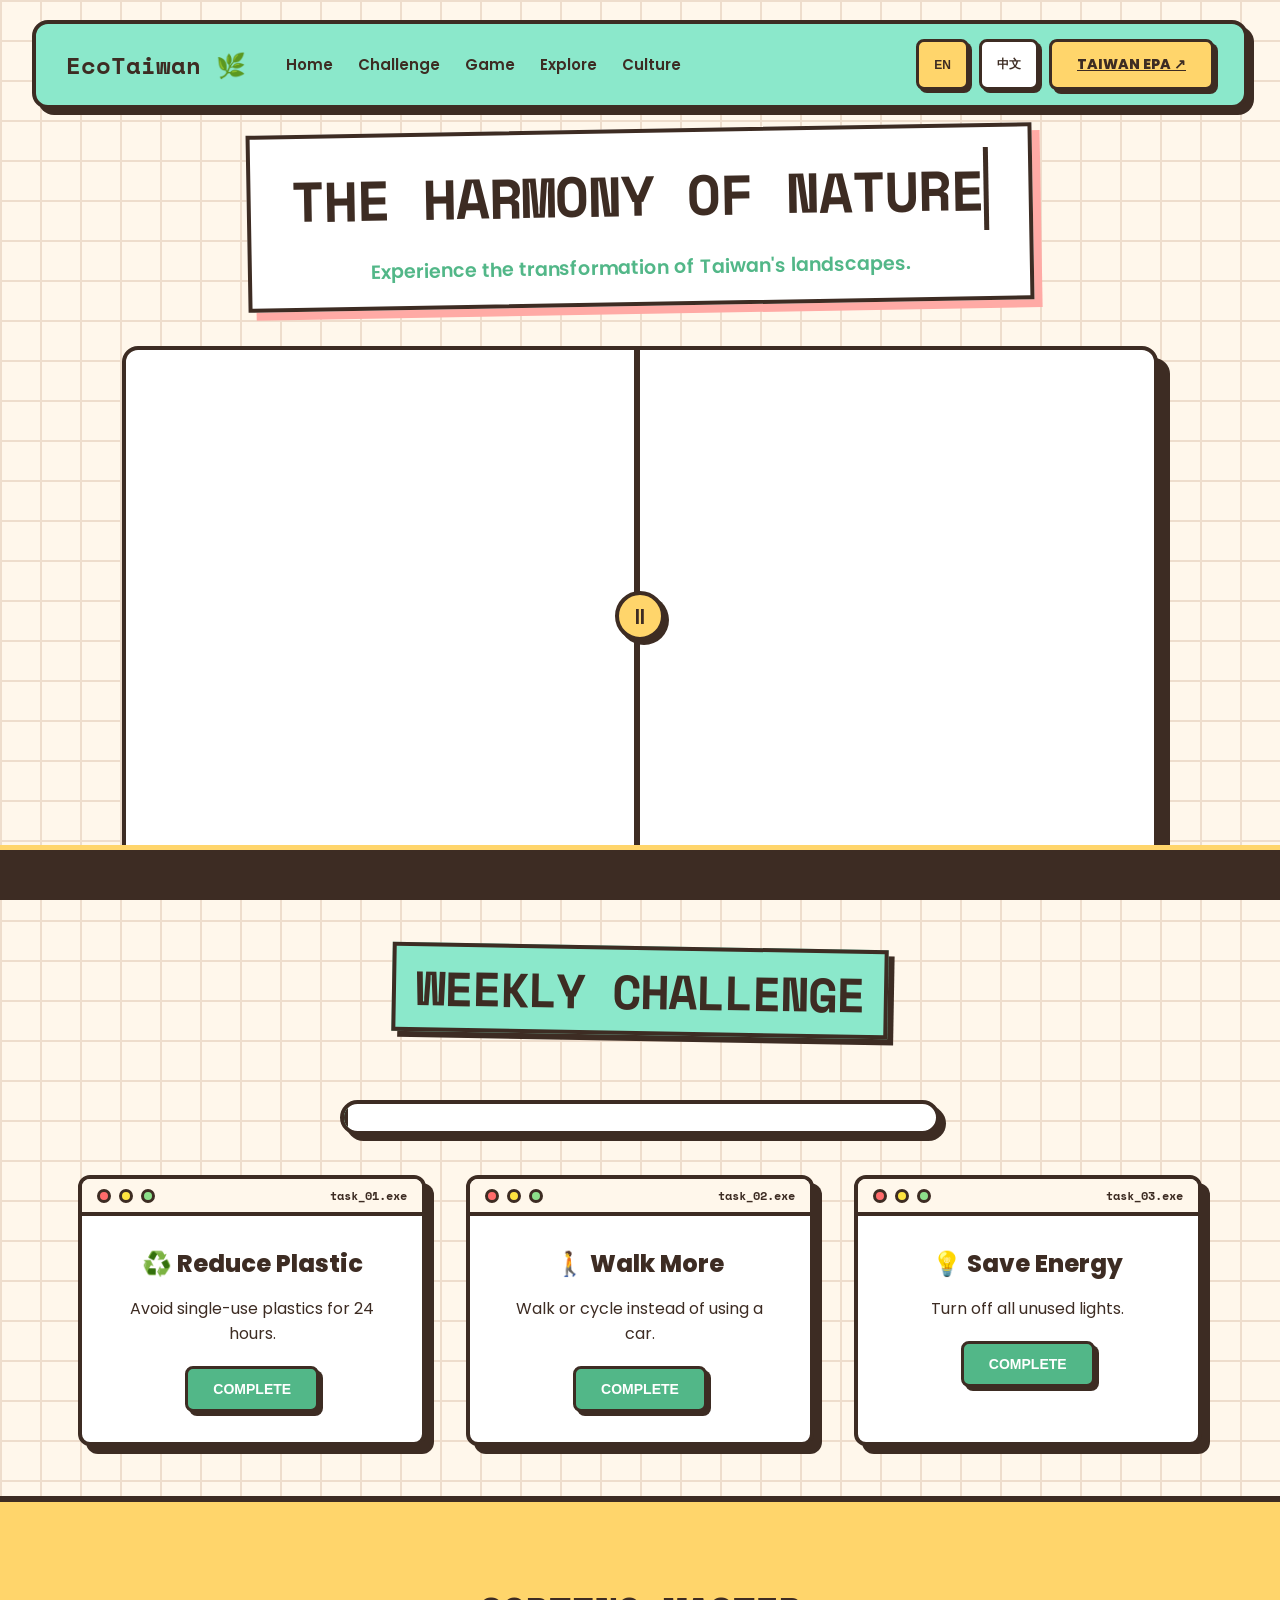
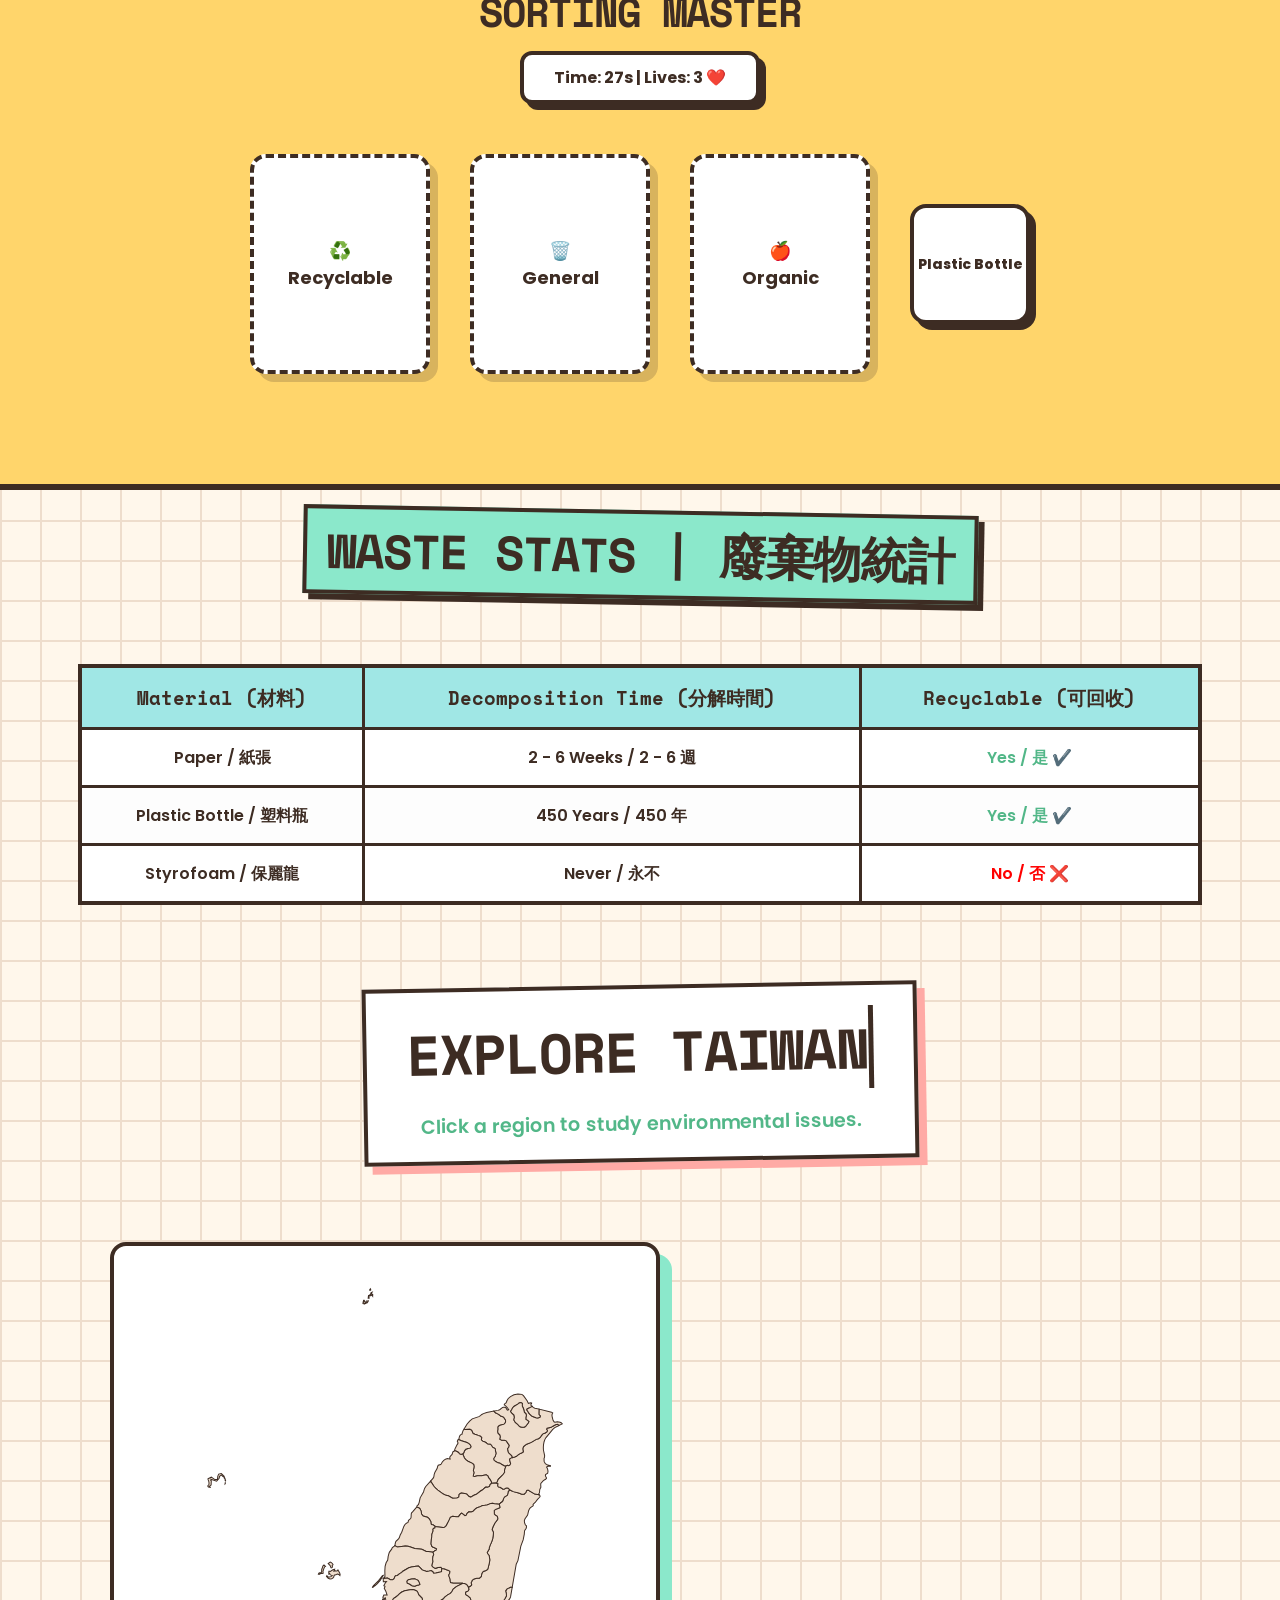
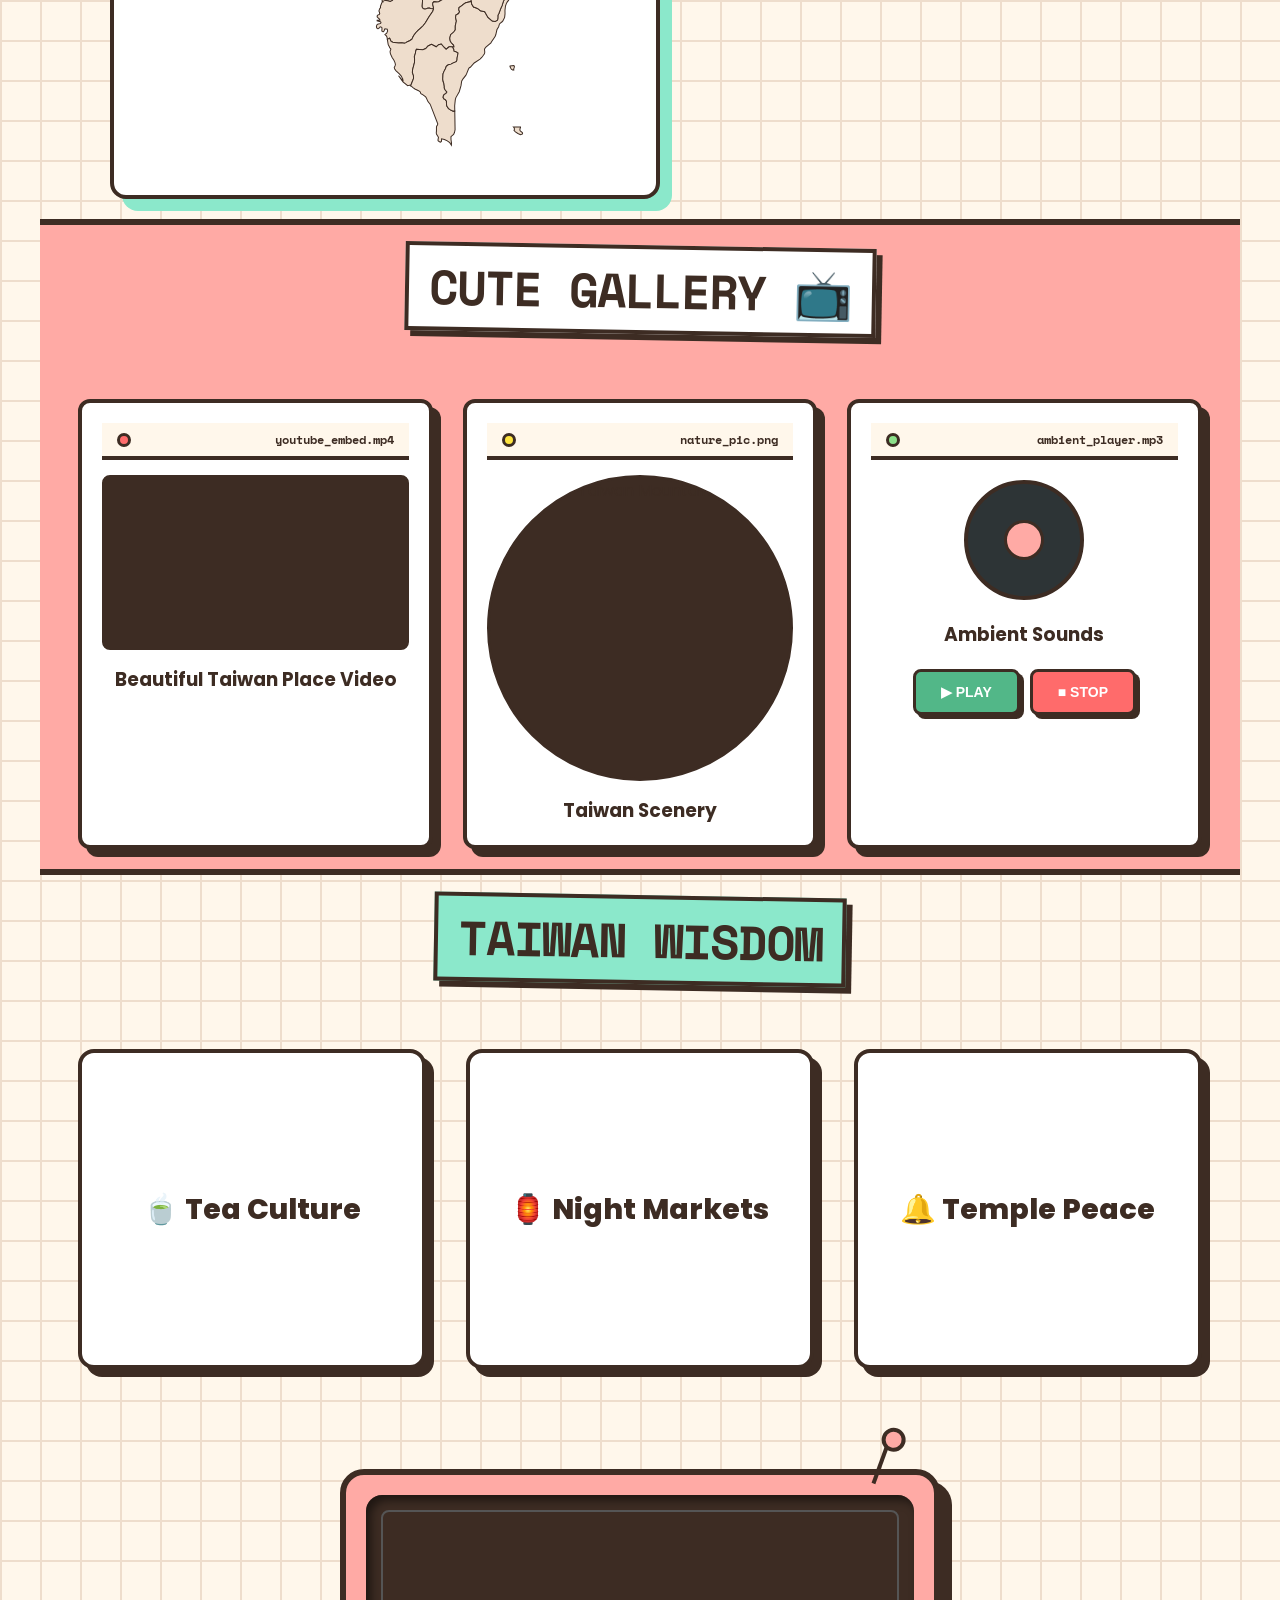
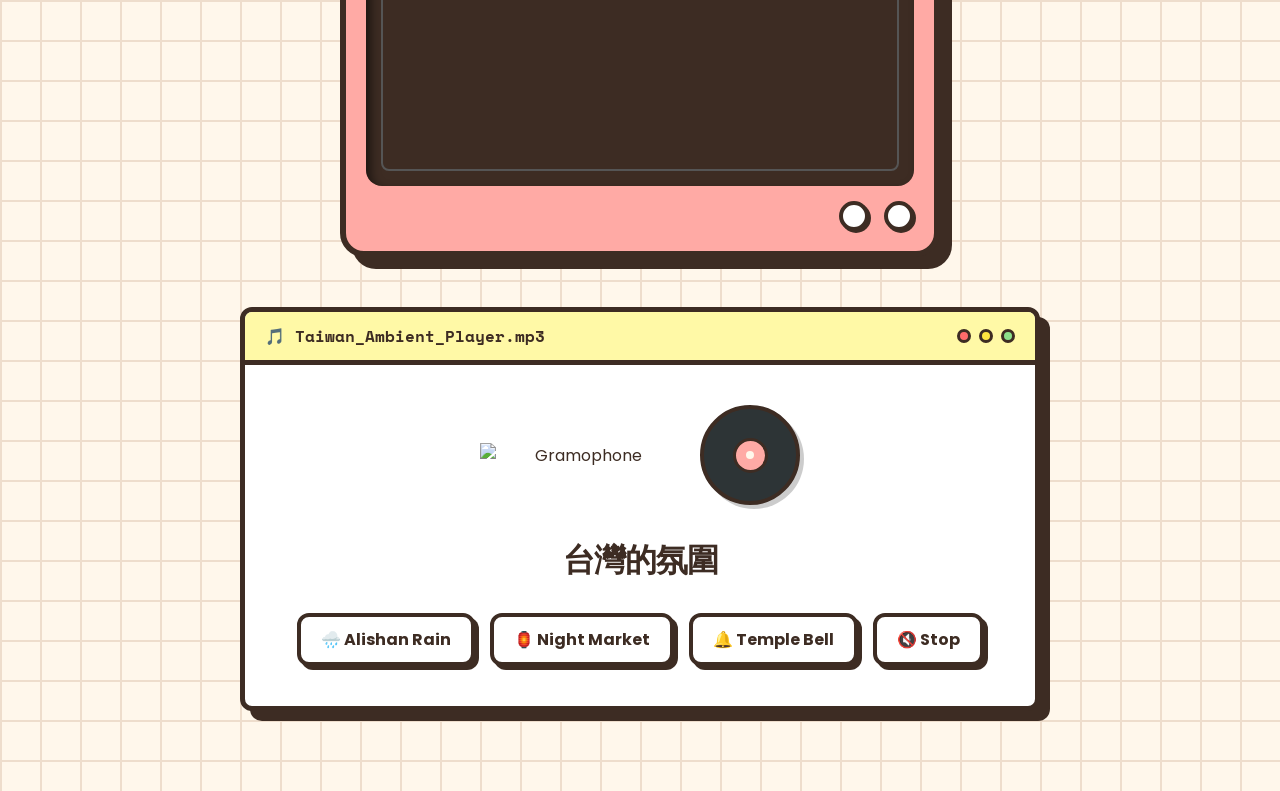
==== commit c6ce73ed: "Add inline styles to index.html" ====
--- a/index.html
+++ b/index.html
@@ -6,7 +6,504 @@
     <meta name="viewport" content="width=device-width, initial-scale=1.0">
     <title>EcoTaiwan | Nature</title>
     <link href="https://fonts.googleapis.com/css2?family=Space+Mono:wght@700&family=Poppins:wght@400;600;800&display=swap" rel="stylesheet">
-    <link rel="stylesheet" href="styles.css" />
+    <style>
+        :root {
+    --dark-line: #3D2C23; 
+    --bg-base: #FFF7EB; 
+    --grid-line: #EEDDCC;
+    --mint-green: #8BE8CB;
+    --sage-green: #52B788;
+    --retro-yellow: #FFD56B;
+    --retro-pink: #FFAAA5;
+    --retro-blue: #A0E7E5;
+    --text-main: #3D2C23;
+    --transition: all 0.2s ease-in-out;
+}
+
+* { margin: 0; padding: 0; box-sizing: border-box; }
+
+body { 
+    font-family: 'Poppins', sans-serif; 
+    background-color: var(--bg-base); 
+    color: var(--text-main); 
+    overflow-x: hidden; 
+    scroll-behavior: smooth; 
+    background-image: 
+        linear-gradient(var(--grid-line) 2px, transparent 2px),
+        linear-gradient(90deg, var(--grid-line) 2px, transparent 2px);
+    background-size: 40px 40px;
+}
+
+h1, h2, .logo, .window-title { font-family: 'Space Mono', monospace; }
+h1, h2 { text-transform: uppercase; letter-spacing: -1px; }
+
+.neo-box {
+    background: white;
+    border: 4px solid var(--dark-line);
+    border-radius: 12px;
+    box-shadow: 8px 8px 0px var(--dark-line);
+    overflow: hidden;
+    transition: var(--transition);
+}
+
+.window-bar {
+    background: var(--bg-base);
+    border-bottom: 4px solid var(--dark-line);
+    padding: 8px 15px;
+    display: flex;
+    align-items: center;
+    gap: 8px;
+}
+
+.window-dot { width: 14px; height: 14px; border-radius: 50%; border: 3px solid var(--dark-line); }
+.dot-red { background: #FF6B6B; }
+.dot-yellow { background: #FEE440; }
+.dot-green { background: #8CE08A; }
+
+.window-title { margin-left: auto; font-size: 12px; font-weight: 700; }
+
+/* --- NAVIGATION --- */
+nav {
+    position: sticky; top: 20px;
+    width: 95%; margin: 0 auto;
+    background: var(--mint-green);
+    display: flex; justify-content: space-between; align-items: center;
+    padding: 15px 30px; z-index: 1000;
+    border: 4px solid var(--dark-line);
+    border-radius: 16px;
+    box-shadow: 6px 6px 0px var(--dark-line);
+}
+.nav-left { display: flex; align-items: center; gap: 40px; }
+.logo { font-size: 1.5rem; font-weight: bold; text-decoration: none; color: var(--text-main); }
+.nav-links { display: flex; list-style: none; gap: 25px; }
+.nav-links a { text-decoration: none; color: var(--text-main); font-weight: 600; transition: var(--transition); font-size: 15px; border-bottom: 3px solid transparent; }
+.nav-links a:hover { border-bottom: 3px solid var(--text-main); }
+
+.lang-switch { display: flex; gap: 10px; }
+.lang-switch button {
+    border: 3px solid var(--dark-line);
+    padding: 6px 15px;
+    cursor: pointer;
+    border-radius: 8px;
+    font-size: 12px;
+    font-weight: 800;
+    background: white;
+    color: var(--text-main);
+    box-shadow: 3px 3px 0px var(--dark-line);
+    transition: var(--transition);
+}
+.lang-switch button:active { transform: translate(3px, 3px); box-shadow: 0px 0px 0px var(--dark-line); }
+.lang-switch button.active { background: var(--retro-yellow); }
+
+/* --- BEFORE/AFTER SLIDER --- */
+#home { padding: 40px 5%; display: flex; flex-direction: column; align-items: center; }
+.hero-text { text-align: center; margin-bottom: 40px; background: white; padding: 20px 40px; border: 4px solid var(--dark-line); box-shadow: 8px 8px 0px var(--retro-pink); transform: rotate(-1deg); }
+
+.slider-container {
+    position: relative; width: 90%; height: 60vh;
+    border: 4px solid var(--dark-line);
+    box-shadow: 12px 12px 0px var(--dark-line);
+    border-radius: 16px; overflow: hidden; cursor: ew-resize;
+    background: white;
+}
+.slider-img { position: absolute; top: 0; left: 0; width: 100%; height: 100%; background-size: cover; background-position: center; }
+.img-before { background-image: url('https://images.unsplash.com/photo-1611284446770-77073296935d?auto=format&fit=crop&w=1350&q=80'); filter: grayscale(0.6) sepia(0.2); }
+.img-after { background-image: url('https://images.unsplash.com/photo-1464822759023-fed622ff2c3b?auto=format&fit=crop&w=1350&q=80'); width: 50%; border-right: 6px solid var(--dark-line); z-index: 2; }
+.slider-handle {
+    position: absolute; top: 50%; left: 50%; transform: translate(-50%, -50%);
+    width: 50px; height: 50px; background: var(--retro-yellow);
+    border: 4px solid var(--dark-line); border-radius: 50%;
+    z-index: 3; display: flex; align-items: center; justify-content: center;
+    font-weight: bold; pointer-events: none; box-shadow: 4px 4px 0px var(--dark-line);
+}
+.typing-wrapper { display: inline-block; }
+.typing-text {
+    font-size: 3.5rem;
+    overflow: hidden;
+    white-space: nowrap;
+    border-right: 5px solid var(--dark-line);
+    margin: 0 auto;
+    animation: typing 3s steps(30, end), blink-caret .75s step-end infinite;
+}
+.animated-subtitle {
+    margin-top: 10px; font-size: 1.2rem; font-weight: 600; color: var(--sage-green);
+    animation: float 3s ease-in-out infinite;
+}
+
+@keyframes typing { from { width: 0 } to { width: 100% } }
+@keyframes blink-caret { from, to { border-color: transparent } 50% { border-color: var(--dark-line); } }
+@keyframes float { 0%, 100% { transform: translateY(0); } 50% { transform: translateY(-10px); } }
+
+/* --- TABEL DWIBAHASA --- */
+.table-container { width: 100%; overflow-x: auto; margin-bottom: 40px; }
+.neo-table {
+    width: 100%; border-collapse: collapse; background: white;
+    border: 4px solid var(--dark-line); box-shadow: 8px 8px 0px var(--dark-line);
+}
+.neo-table th, .neo-table td { border: 3px solid var(--dark-line); padding: 15px; text-align: center; font-weight: 600; }
+.neo-table th { background: var(--retro-blue); font-family: 'Space Mono', monospace; font-size: 1.2rem; }
+.neo-table tr:nth-child(even) { background: #fdfdfd; }
+.neo-table tr:hover { background: var(--bg-base); }
+
+/* --- MULTIMEDIA GALLERY --- */
+.gallery-grid {
+    display: grid; grid-template-columns: repeat(auto-fit, minmax(300px, 1fr)); gap: 30px;
+}
+
+.gallery-item {
+    background: white; border: 4px solid var(--dark-line); border-radius: 12px;
+    box-shadow: 8px 8px 0px var(--dark-line); padding: 20px; text-align: center;
+}
+
+.gallery-vinyl-record {
+    width: 120px; height: 120px; background: #2D3436; border-radius: 50%;
+    border: 4px solid var(--dark-line); margin: 20px auto; display: flex;
+    align-items: center; justify-content: center; position: relative;
+    animation: spin 3s linear infinite; animation-play-state: paused;
+}
+.gallery-vinyl-center { width: 40px; height: 40px; background: var(--retro-pink); border-radius: 50%; border: 3px solid var(--dark-line); }
+
+.media-box { width: 100%; border: 3px solid var(--dark-line); border-radius: 8px; overflow: hidden; margin-bottom: 15px; background: var(--dark-line); }
+.media-box img { width: 100%; height: auto; display: block; }
+.media-box iframe { width: 100%; aspect-ratio: 16/9; display: block; border: none; }
+
+.marquee-footer {
+    position: fixed; bottom: 0; left: 0; width: 100%;
+    background: var(--text-main); color: var(--retro-yellow);
+    padding: 12px 0; border-top: 5px solid var(--retro-yellow);
+    overflow: hidden; white-space: nowrap; z-index: 1000;
+    font-family: 'Space Mono', monospace; font-weight: bold; font-size: 1.1rem;
+}
+.marquee-content {
+    display: inline-block; padding-left: 100%;
+    animation: marquee 25s linear infinite;
+}
+@keyframes marquee { 0% { transform: translate(0, 0); } 100% { transform: translate(-100%, 0); } }
+
+/* --- MULTIMEDIA SECTION (AUDIO & VIDEO) --- */
+.multimedia-section {
+    padding: 80px 5%;
+    display: flex;
+    flex-direction: column;
+    align-items: center;
+    gap: 50px;
+}
+
+/* --- AMBIENT PLAYER UI --- */
+.ambient-player {
+    width: 100%;
+    max-width: 800px;
+    background: white;
+    border: 5px solid var(--dark-line);
+    border-radius: 12px;
+    box-shadow: 10px 10px 0px var(--dark-line);
+    overflow: hidden;
+}
+
+.player-topbar {
+    background: #FFF9A6; 
+    padding: 12px 20px;
+    border-bottom: 5px solid var(--dark-line);
+    display: flex;
+    justify-content: space-between;
+    align-items: center;
+    font-family: 'Space Mono', monospace;
+    font-weight: bold;
+    font-size: 16px;
+}
+
+.player-dots { display: flex; gap: 8px; }
+.p-dot { width: 14px; height: 14px; border-radius: 50%; border: 3px solid var(--dark-line); background: white; }
+.p-dot:nth-child(1) { background: #FF6B6B; }
+.p-dot:nth-child(2) { background: #FEE440; }
+.p-dot:nth-child(3) { background: #8CE08A; }
+
+.player-body {
+    padding: 40px 20px;
+    text-align: center;
+    position: relative;
+}
+
+.player-title {
+    font-size: 2rem;
+    margin-bottom: 30px;
+    font-weight: 800;
+}
+
+/* --- CSS ANIMATION: SPINNING VINYL & FLOATING NOTES --- */
+.visualizer-container {
+    display: flex;
+    justify-content: center;
+    align-items: center;
+    gap: 20px;
+    margin-bottom: 30px;
+    position: relative;
+}
+
+.gramophone-img {
+    width: 200px;
+    z-index: 2;
+}
+
+.vinyl-record {
+    width: 100px;
+    height: 100px;
+    background: #2D3436;
+    border-radius: 50%;
+    border: 4px solid var(--dark-line);
+    display: flex;
+    align-items: center;
+    justify-content: center;
+    position: relative;
+    box-shadow: 4px 4px 0px rgba(0,0,0,0.2);
+    animation: spinRecord 4s linear infinite;
+    animation-play-state: paused; 
+}
+
+.vinyl-record.playing { animation-play-state: running; }
+
+.vinyl-center {
+    width: 35px;
+    height: 35px;
+    background: var(--retro-pink);
+    border-radius: 50%;
+    border: 3px solid var(--dark-line);
+    display: flex;
+    align-items: center;
+    justify-content: center;
+}
+.vinyl-hole { width: 8px; height: 8px; background: var(--bg-base); border-radius: 50%; }
+
+/* Not Balok Melayang */
+.music-notes { position: absolute; top: -20px; left: 50%; transform: translateX(-50%); font-size: 24px; font-weight: bold; pointer-events: none; opacity: 0; }
+.playing ~ .music-notes.n1 { animation: floatNote 2s ease-in infinite; }
+.playing ~ .music-notes.n2 { animation: floatNote 2.5s ease-in infinite 0.5s; left: 60%; }
+.playing ~ .music-notes.n3 { animation: floatNote 2.2s ease-in infinite 1s; left: 40%; }
+
+@keyframes spinRecord { 100% { transform: rotate(360deg); } }
+@keyframes floatNote {
+    0% { transform: translateY(0) scale(0.8); opacity: 1; }
+    100% { transform: translateY(-60px) scale(1.5) rotate(20deg); opacity: 0; }
+}
+
+/* --- PLAYER BUTTONS --- */
+.player-controls {
+    display: flex;
+    justify-content: center;
+    gap: 15px;
+    flex-wrap: wrap;
+}
+
+.btn-player {
+    background: white;
+    border: 4px solid var(--dark-line);
+    border-radius: 12px;
+    padding: 10px 20px;
+    font-size: 16px;
+    font-weight: bold;
+    font-family: 'Poppins', sans-serif;
+    color: var(--text-main);
+    cursor: pointer;
+    box-shadow: 4px 4px 0px var(--dark-line);
+    transition: var(--transition);
+    display: flex;
+    align-items: center;
+    gap: 8px;
+}
+
+.btn-player:hover { transform: translate(-2px, -2px); box-shadow: 6px 6px 0px var(--dark-line); }
+.btn-player:active { transform: translate(4px, 4px); box-shadow: 0px 0px 0px var(--dark-line); }
+.btn-player.active { background: var(--mint-green); }
+
+/* --- RETRO TV VIDEO PLAYER --- */
+.retro-tv {
+    width: 100%;
+    max-width: 600px;
+    background: var(--retro-pink);
+    border: 6px solid var(--dark-line);
+    border-radius: 24px;
+    padding: 20px;
+    box-shadow: 12px 12px 0px var(--dark-line);
+    position: relative;
+}
+
+.tv-antenna {
+    position: absolute;
+    top: -40px; right: 50px;
+    width: 4px; height: 50px;
+    background: var(--dark-line);
+    transform: rotate(20deg);
+}
+.tv-antenna::after {
+    content: ''; position: absolute; top: -10px; left: -6px;
+    width: 16px; height: 16px; border-radius: 50%;
+    background: var(--retro-pink); border: 4px solid var(--dark-line);
+}
+
+.tv-screen-container {
+    width: 100%;
+    background: var(--dark-line);
+    border-radius: 16px;
+    padding: 15px;
+    box-shadow: inset 5px 5px 10px rgba(0,0,0,0.5);
+}
+
+.tv-screen-container video {
+    width: 100%;
+    border-radius: 8px;
+    display: block;
+    border: 2px solid #555;
+}
+
+.tv-knobs { display: flex; justify-content: flex-end; gap: 15px; margin-top: 15px; }
+.knob { width: 30px; height: 30px; background: white; border: 4px solid var(--dark-line); border-radius: 50%; box-shadow: 2px 2px 0px var(--dark-line); }
+
+/* --- SECTION TITLES --- */
+.section-container { padding: 20px 3%; max-width: 1200px; margin: 0 auto; }
+.section-title { margin-bottom: 50px; text-align: center; }
+.section-title h2 { font-size: 3rem; display: inline-block; background: var(--mint-green); padding: 5px 20px; border: 4px solid var(--dark-line); box-shadow: 6px 6px 0px var(--dark-line); transform: rotate(1deg); margin-bottom: 15px;}
+
+/* --- WEEKLY CHALLENGE --- */
+.challenge-grid { display: grid; grid-template-columns: repeat(auto-fit, minmax(300px, 1fr)); gap: 40px; margin-top: 40px; }
+.challenge-card { cursor: pointer; background: white; }
+.challenge-card:hover { transform: translate(-4px, -4px); box-shadow: 12px 12px 0px var(--dark-line); }
+.challenge-card.completed { background: var(--retro-blue); }
+.challenge-card .card-content { padding: 30px; text-align: center; }
+.challenge-card h3 { font-size: 1.5rem; margin-bottom: 15px; font-weight: 800; }
+
+.progress-container {
+    width: 100%; max-width: 600px; height: 35px; background: white;
+    border: 4px solid var(--dark-line); border-radius: 20px;
+    margin: 0 auto; overflow: hidden; box-shadow: 6px 6px 0px var(--dark-line);
+}
+#progress-bar { width: 0%; height: 100%; background: var(--sage-green); border-right: 4px solid var(--dark-line); transition: width 0.5s cubic-bezier(0.4, 0, 0.2, 1); }
+
+/* --- WASTE GAME --- */
+.game-container { padding: 80px 5%; background: var(--retro-yellow); border-top: 6px solid var(--dark-line); border-bottom: 6px solid var(--dark-line); text-align: center; }
+.game-header { background: white; display: inline-block; padding: 10px 30px; border: 4px solid var(--dark-line); border-radius: 12px; box-shadow: 6px 6px 0px var(--dark-line); margin-bottom: 30px; font-weight: bold; }
+.game-area { display: flex; justify-content: center; align-items: center; flex-wrap: wrap; gap: 40px; margin-top: 20px; }
+
+.trash-item {
+    width: 120px; height: 120px; background: white;
+    border: 4px solid var(--dark-line); border-radius: 16px;
+    display: flex; align-items: center; justify-content: center; text-align: center;
+    cursor: grab; font-weight: 800; font-size: 14px;
+    box-shadow: 6px 6px 0px var(--dark-line);
+}
+.trash-item:active { cursor: grabbing; box-shadow: 2px 2px 0px var(--dark-line); transform: translate(4px,4px); }
+
+.bin {
+    width: 180px; height: 220px; background: white; border: 4px dashed var(--dark-line);
+    border-radius: 16px; display: flex; flex-direction: column; font-weight: bold; font-size: 18px;
+    align-items: center; justify-content: center; transition: var(--transition);
+    box-shadow: 8px 8px 0px rgba(61, 44, 35, 0.2);
+}
+.bin.hover { background: var(--mint-green); border-style: solid; box-shadow: 8px 8px 0px var(--dark-line); transform: scale(1.05); }
+
+/* --- INTERACTIVE MAP --- */
+.map-wrapper { display: flex; justify-content: center; align-items: flex-start; gap: 60px; width: 100%; flex-wrap: wrap; }
+.map-svg-container { width: 100%; max-width: 550px; background: white; padding: 20px; border: 4px solid var(--dark-line); border-radius: 16px; box-shadow: 12px 12px 0px var(--mint-green); }
+.taiwan-path { fill: #EEDDCC !important; stroke: var(--dark-line) !important; stroke-width: 2px !important; transition: var(--transition); cursor: pointer; }
+.taiwan-path:hover { fill: var(--retro-pink) !important; transform: translateY(-2px); }
+.taiwan-path.active { fill: var(--sage-green) !important; stroke-width: 4px !important; }
+
+.map-details-card { width: 100%; max-width: 450px; opacity: 0; transform: translateX(20px); pointer-events: none; }
+.map-details-card.visible { opacity: 1; transform: translateX(0); pointer-events: all; }
+.map-details-card .card-content { padding: 30px; }
+.info-box { margin-bottom: 25px; border-bottom: 3px dashed var(--dark-line); padding-bottom: 15px; }
+.info-box label { display: inline-block; font-family: 'Space Mono', monospace; font-size: 14px; background: var(--retro-yellow); padding: 2px 8px; border: 2px solid var(--dark-line); margin-bottom: 10px; }
+.info-box p { font-weight: 600; font-size: 16px; }
+
+/* --- CULTURE CARDS --- */
+.culture-grid { display: grid; grid-template-columns: repeat(auto-fit, minmax(280px, 1fr)); gap: 40px; }
+.flip-card { background-color: transparent; width: 100%; height: 320px; perspective: 1000px; cursor: pointer; }
+.flip-card-inner { position: relative; width: 100%; height: 100%; text-align: center; transition: transform 0.6s cubic-bezier(0.4, 0, 0.2, 1); transform-style: preserve-3d; }
+.flip-card.flipped .flip-card-inner { transform: rotateY(180deg); }
+.flip-card-front, .flip-card-back {
+    position: absolute; width: 100%; height: 100%; backface-visibility: hidden;
+    border: 4px solid var(--dark-line); border-radius: 16px; padding: 20px; 
+    display: flex; flex-direction: column; align-items: center; justify-content: center;
+}
+.flip-card-front { background: white; box-shadow: 8px 8px 0px var(--dark-line); }
+.flip-card-front h3 { font-size: 1.8rem; font-weight: 800; }
+.flip-card-back { background: var(--retro-pink); transform: rotateY(180deg); box-shadow: -8px 8px 0px var(--dark-line); }
+.flip-card-back p { font-size: 1.2rem; font-weight: 600; }
+
+/* --- AMBIENT --- */
+.ambient-section { padding: 80px 5%; text-align: center; background: white; border-top: 6px solid var(--dark-line); }
+.ambient-controls { display: flex; justify-content: center; gap: 20px; flex-wrap: wrap; margin-top: 40px; }
+
+/* --- BUTTONS & FOOTER --- */
+.btn-modern {
+    padding: 12px 25px; background: var(--sage-green); color: white; cursor: pointer;
+    border: 3px solid var(--dark-line); border-radius: 8px; font-weight: 800; font-size: 14px;
+    box-shadow: 4px 4px 0px var(--dark-line); transition: var(--transition); text-transform: uppercase;
+}
+.btn-modern:hover { background: var(--mint-green); color: var(--text-main); }
+.btn-modern:active { transform: translate(4px, 4px); box-shadow: 0px 0px 0px var(--dark-line); }
+
+@media (max-width: 768px) {
+    nav {
+        flex-direction: column;
+        gap: 15px;
+        padding: 15px;
+    }
+    .nav-left {
+        flex-direction: column;
+        gap: 10px;
+    }
+    .nav-links {
+        flex-wrap: wrap;
+        justify-content: center;
+        gap: 15px;
+    }
+
+    .typing-text {
+        font-size: 2rem;
+        white-space: normal;
+        border-right: none;
+        animation: none;
+    }
+    .section-title h2 {
+        font-size: 2rem;
+    }
+
+    .slider-container {
+        height: 40vh;
+    }
+
+    .map-svg-container, .map-details-card {
+        width: 100%;
+        max-width: 100%;
+        box-shadow: 6px 6px 0px var(--dark-line);
+    }
+    .map-wrapper {
+        gap: 30px;
+    }
+
+    .player-title {
+        font-size: 1.5rem;
+    }
+    .ambient-player {
+        padding: 0;
+    }
+    
+
+    .game-header {
+        font-size: 1rem;
+        padding: 10px;
+    }
+    .bin {
+        width: 130px;
+        height: 160px;
+        font-size: 14px;
+    }
+    .trash-item {
+        width: 100px;
+        height: 100px;
+    }
+}
+    </style>
 </head>
 <body>
 
